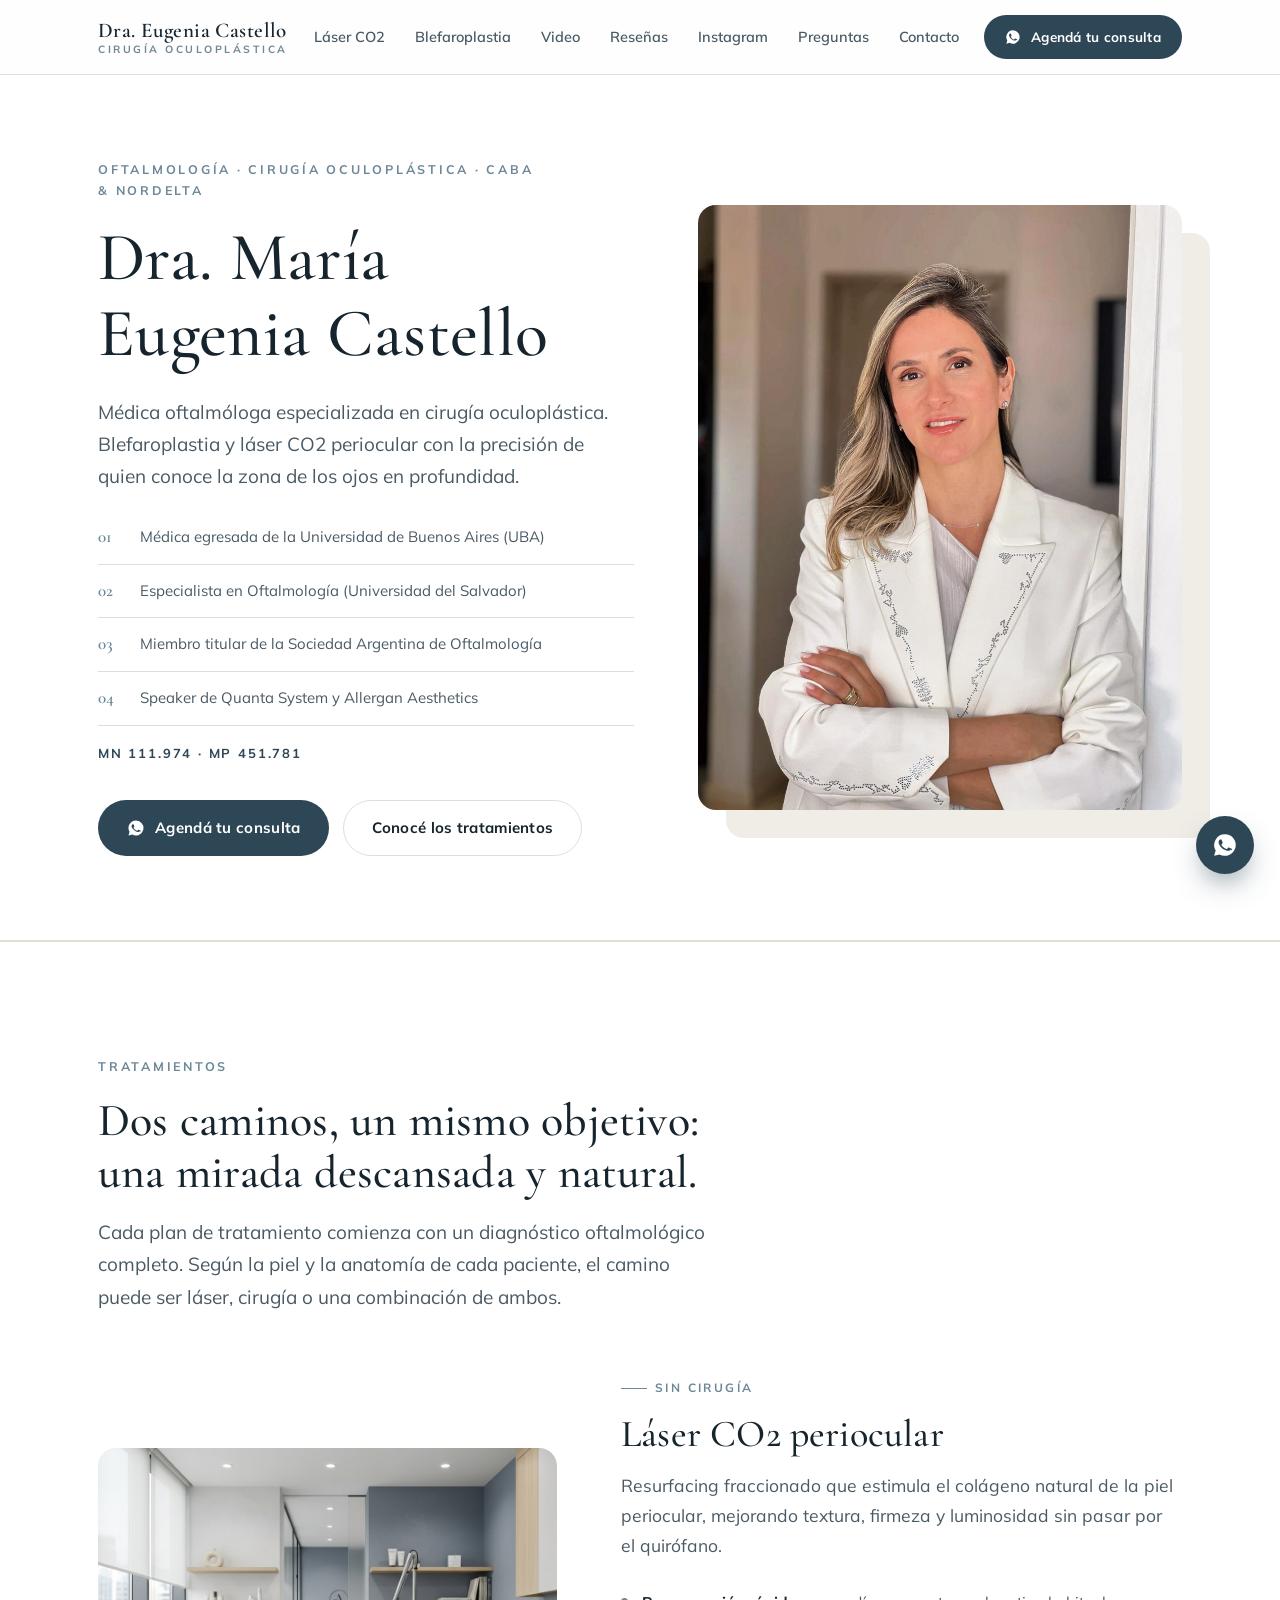
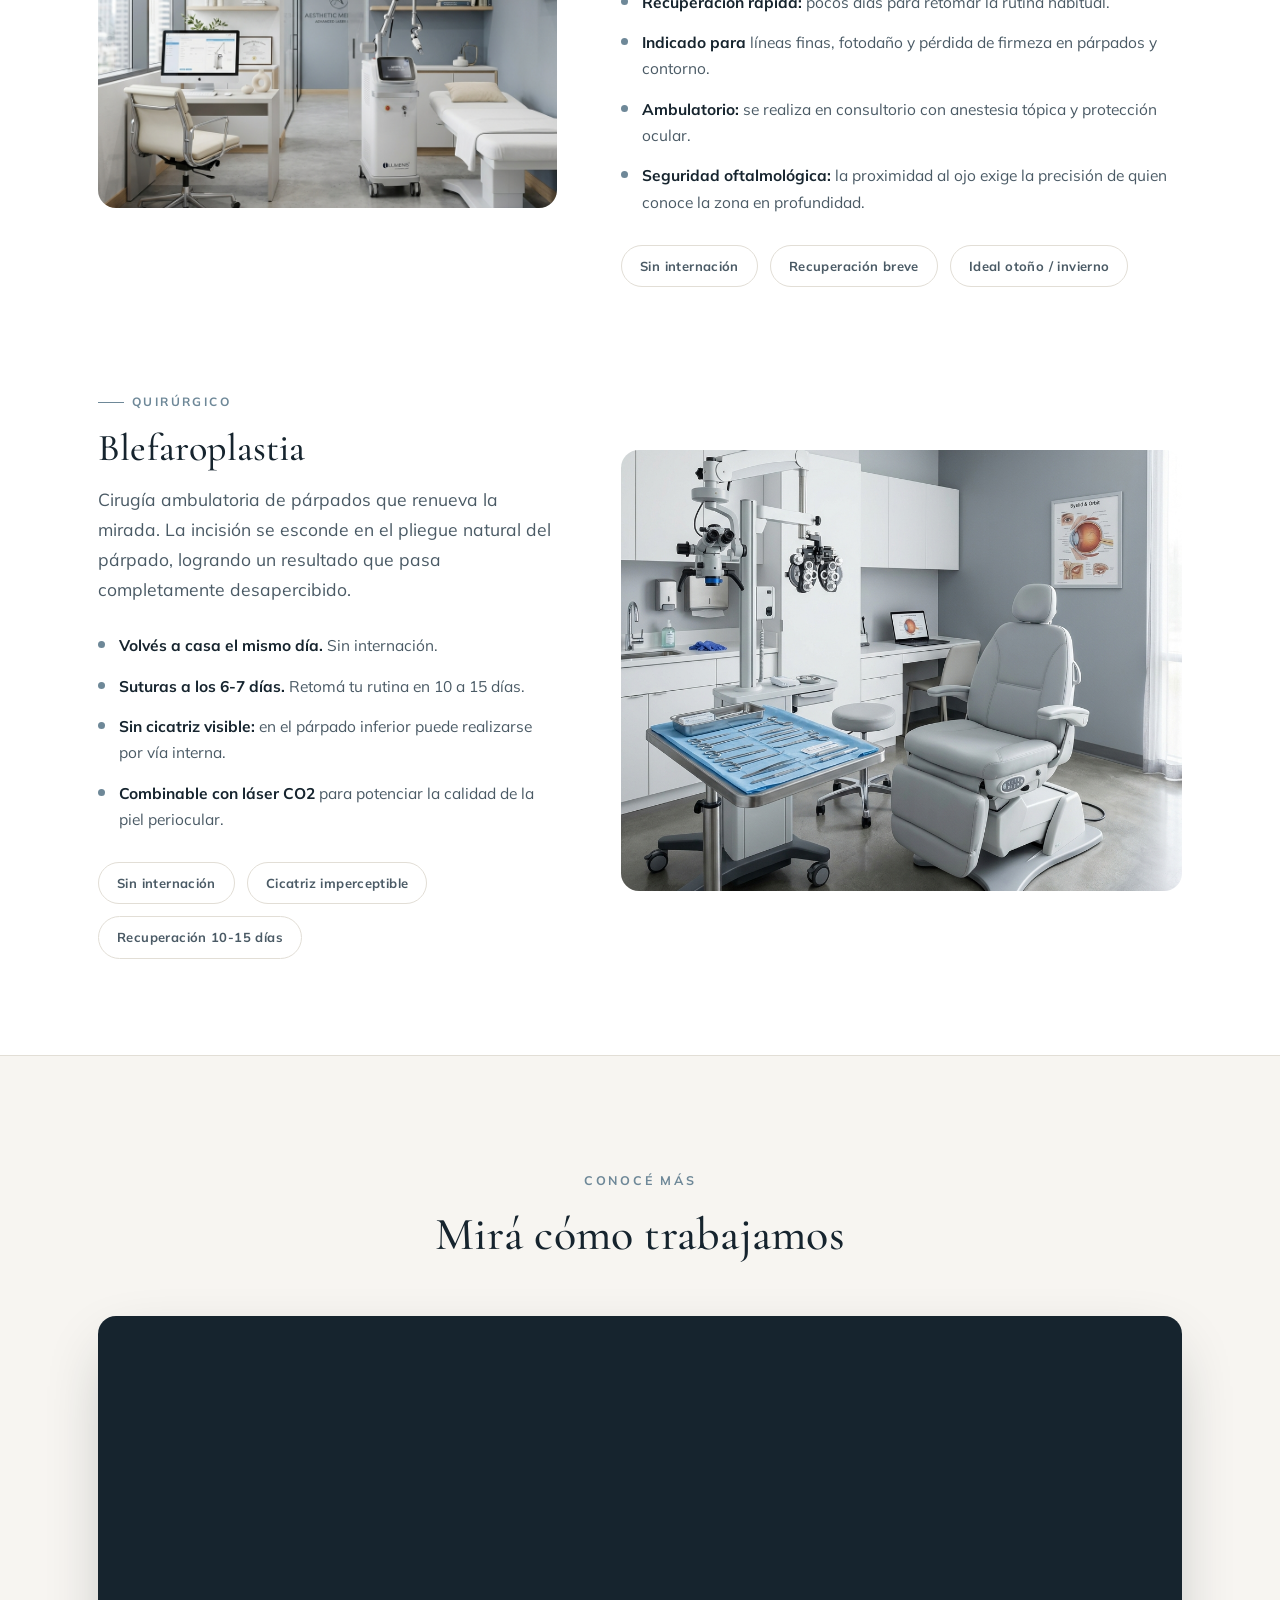
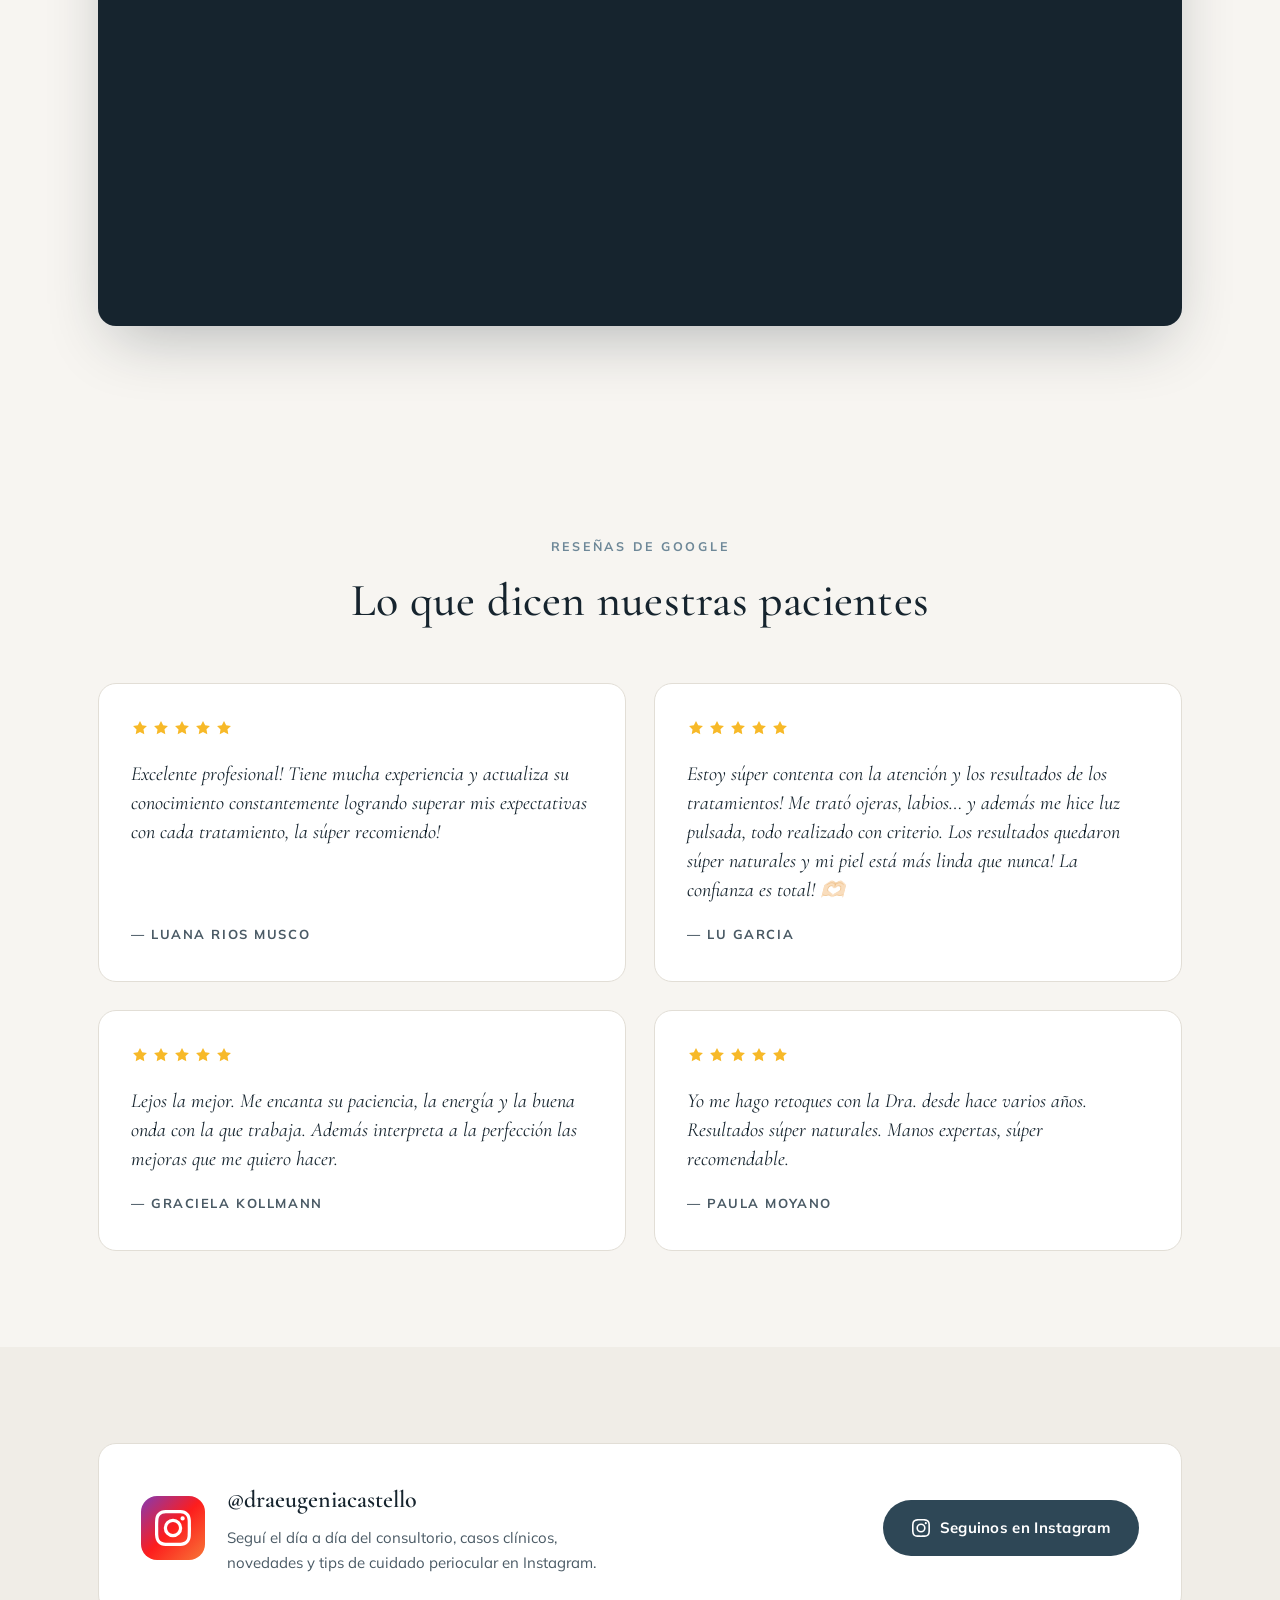
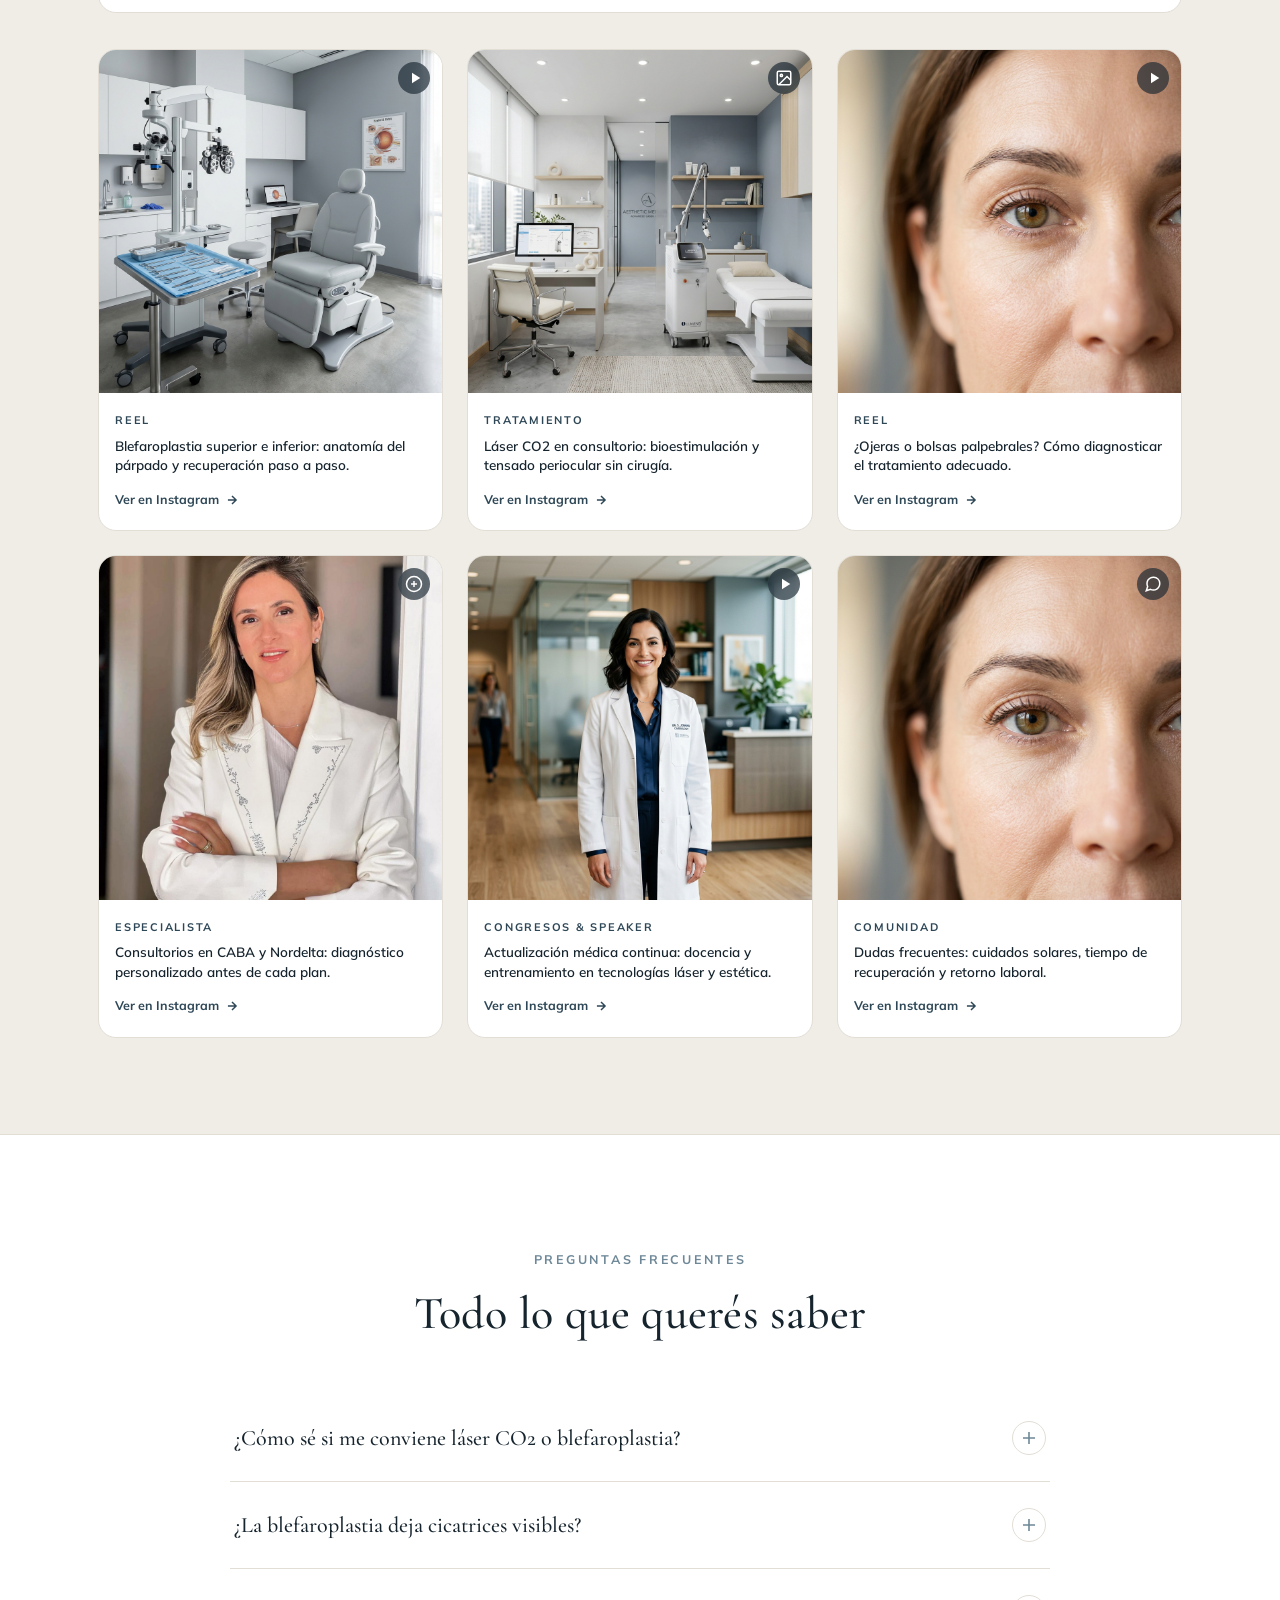
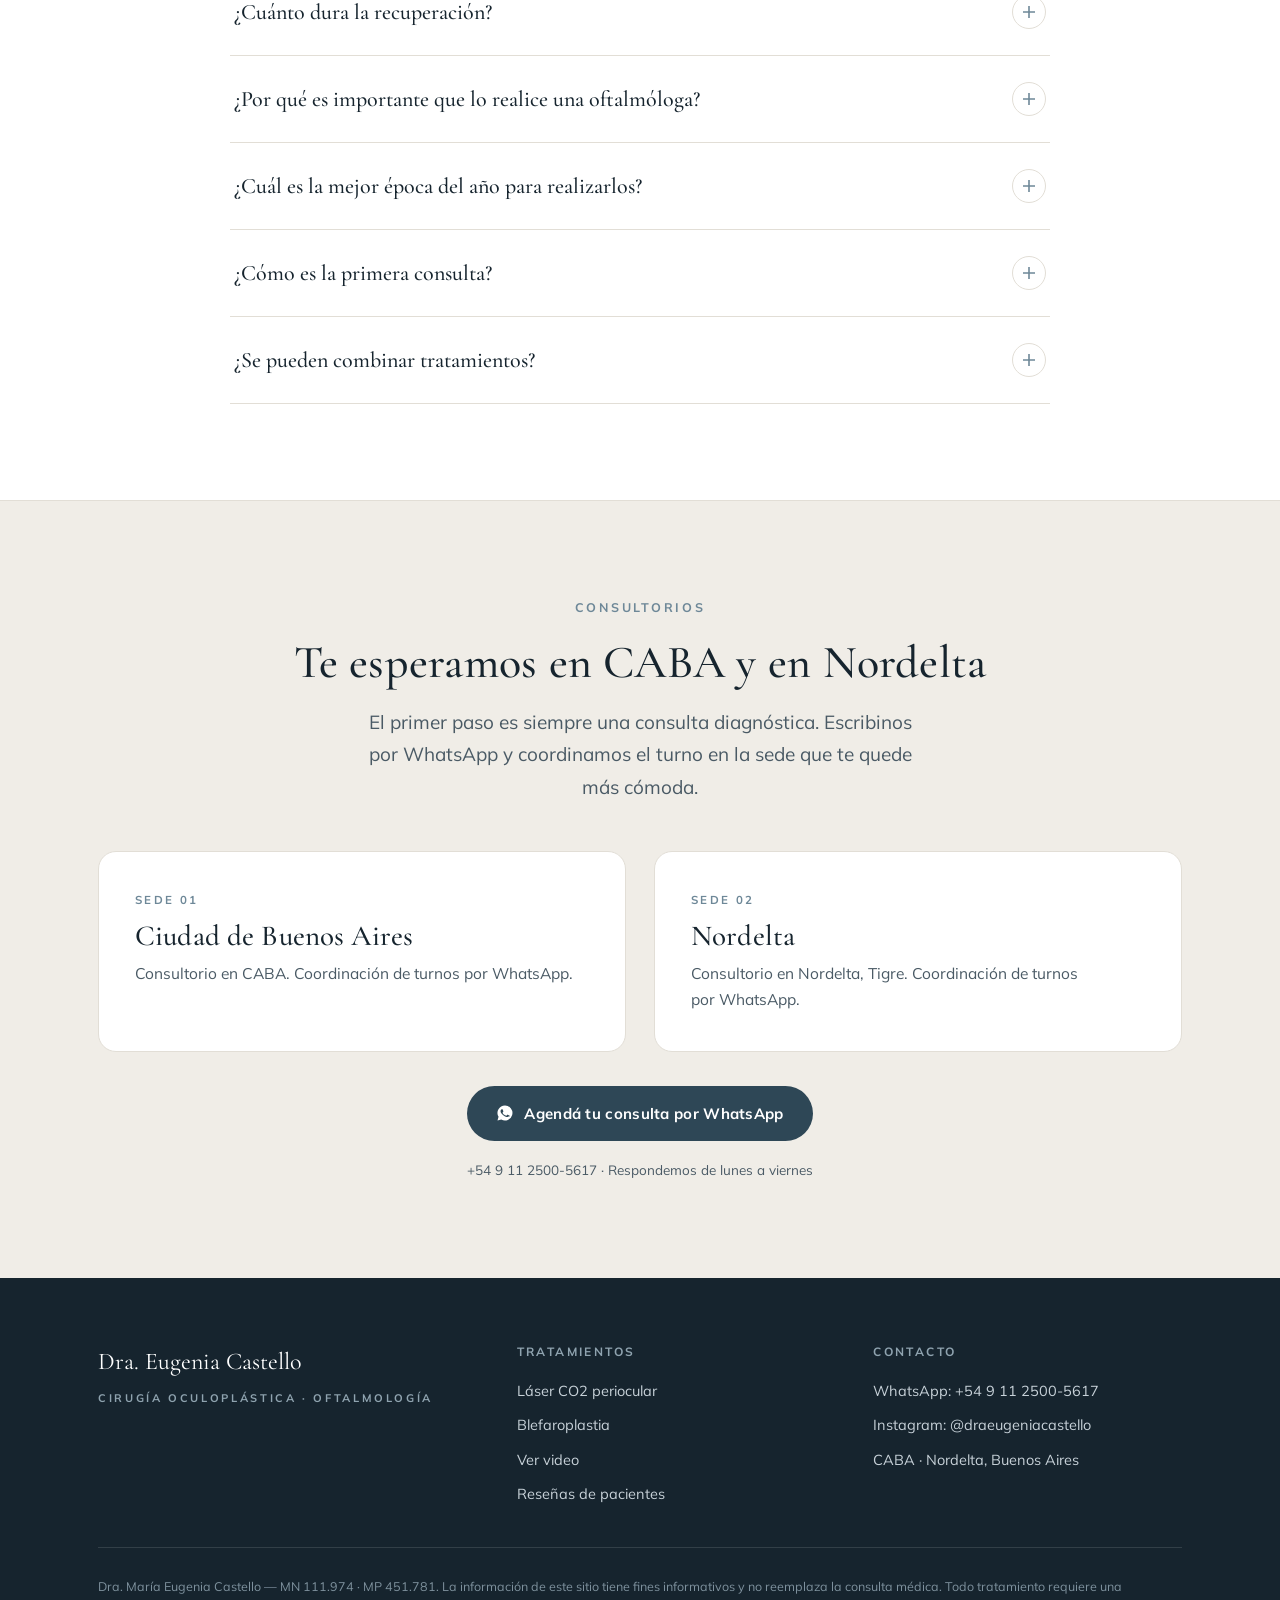
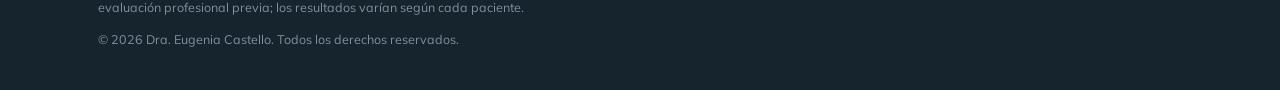
==== index.html @ c8e0a3f0 "feat: grilla de 6 publicaciones y reels con enlace directo a Instagram - Configurada grilla de 6 tar" ====
<!DOCTYPE html>
<html lang="es-AR">
<head>
<meta charset="UTF-8">
<meta name="viewport" content="width=device-width, initial-scale=1.0">
<meta name="theme-color" content="#2E4756">
<meta name="robots" content="index, follow">
<title>Blefaroplastia CABA y Nordelta | Láser CO2 Periocular | Dra. Castello</title>
<meta name="description" content="Blefaroplastia y láser CO2 periocular en CABA y Nordelta. Dra. María Eugenia Castello, oftalmóloga especialista en cirugía oculoplástica (MN 111.974). Resultados naturales. Agendá tu consulta.">
<link rel="canonical" href="https://agustinlago88.github.io/castello/">
<meta property="og:title" content="Blefaroplastia y Láser CO2 Periocular | Dra. Eugenia Castello">
<meta property="og:description" content="Oftalmóloga especialista en cirugía oculoplástica. Blefaroplastia y láser CO2 periocular en CABA y Nordelta. Agendá tu consulta.">
<meta property="og:type" content="website">
<meta property="og:locale" content="es_AR">
<meta property="og:url" content="https://agustinlago88.github.io/castello/">
<meta property="og:image" content="https://agustinlago88.github.io/castello/assets/img/doctora.jpg">
<meta property="og:site_name" content="Dra. Eugenia Castello — Cirugía Oculoplástica">
<link rel="preconnect" href="https://fonts.googleapis.com">
<link rel="preconnect" href="https://fonts.gstatic.com" crossorigin>
<link rel="dns-prefetch" href="https://www.youtube-nocookie.com">
<link href="https://fonts.googleapis.com/css2?family=Cormorant+Garamond:ital,wght@0,400;0,500;0,600;1,400;1,500&family=Mulish:wght@400;600;700&display=swap" rel="stylesheet">
<link rel="stylesheet" href="assets/castello.css">
<script type="application/ld+json">
[
  {
    "@context": "https://schema.org",
    "@type": "MedicalBusiness",
    "name": "Dra. María Eugenia Castello — Cirugía Oculoplástica",
    "description": "Oftalmóloga especialista en cirugía oculoplástica, blefaroplastia y láser CO2 periocular. Consultorios en CABA y Nordelta.",
    "url": "https://agustinlago88.github.io/castello/",
    "telephone": "+5491125005617",
    "image": "https://agustinlago88.github.io/castello/assets/img/doctora.jpg",
    "priceRange": "$$",
    "sameAs": [
      "https://www.instagram.com/draeugeniacastello/"
    ],
    "address": [
      {
        "@type": "PostalAddress",
        "addressLocality": "Ciudad Autónoma de Buenos Aires",
        "addressRegion": "CABA",
        "addressCountry": "AR"
      },
      {
        "@type": "PostalAddress",
        "addressLocality": "Nordelta",
        "addressRegion": "Buenos Aires",
        "addressCountry": "AR"
      }
    ],
    "employee": {
      "@type": "Physician",
      "name": "Dra. María Eugenia Castello",
      "medicalSpecialty": "Ophthalmology",
      "description": "Médica oftalmóloga (UBA). Especialista en cirugía oculoplástica. MN 111.974 · MP 451.781. Miembro titular SAO.",
      "memberOf": [
        { "@type": "Organization", "name": "Sociedad Argentina de Oftalmología" },
        { "@type": "Organization", "name": "Consejo Argentino de Oftalmología" }
      ]
    },
    "medicalSpecialty": ["Ophthalmology", "PlasticSurgery"]
  },
  {
    "@context": "https://schema.org",
    "@type": "FAQPage",
    "mainEntity": [
      {
        "@type": "Question",
        "name": "¿Cómo sé si me conviene láser CO2 o blefaroplastia?",
        "acceptedAnswer": {
          "@type": "Answer",
          "text": "Se define en la consulta, con un diagnóstico oftalmológico completo. El láser CO2 trabaja la calidad de la piel, mientras que la blefaroplastia aborda el exceso de piel y las bolsas."
        }
      },
      {
        "@type": "Question",
        "name": "¿La blefaroplastia deja cicatrices visibles?",
        "acceptedAnswer": {
          "@type": "Answer",
          "text": "En el párpado superior, la incisión queda escondida en el pliegue palpebral natural. En el inferior puede realizarse por vía interna, sin incisión externa."
        }
      },
      {
        "@type": "Question",
        "name": "¿Cuánto dura la recuperación?",
        "acceptedAnswer": {
          "@type": "Answer",
          "text": "Tras una blefaroplastia, las suturas se retiran a los 6-7 días y se retoma la rutina en 10-15 días. El láser CO2 tiene recuperación más breve, de pocos días."
        }
      },
      {
        "@type": "Question",
        "name": "¿Por qué es importante que lo realice una oftalmóloga?",
        "acceptedAnswer": {
          "@type": "Answer",
          "text": "Los cirujanos oculoplásticos son los profesionales más entrenados en el manejo estético y reconstructivo de la zona periocular, cuidando la salud ocular y la función de los párpados."
        }
      }
    ]
  }
]
</script>
</head>
<body>

<!-- ======================= HEADER ======================= -->
<header class="site-header" id="top">
  <div class="container">
    <a class="wordmark" href="#inicio">
      <span class="name">Dra. Eugenia Castello</span>
      <span class="role">Cirugía oculoplástica</span>
    </a>
    <nav class="site-nav" id="main-nav" aria-label="Navegación principal">
      <a href="#laser-co2">Láser CO2</a>
      <a href="#blefaroplastia">Blefaroplastia</a>
      <a href="#video">Video</a>
      <a href="#testimonios">Reseñas</a>
      <a href="#instagram">Instagram</a>
      <a href="#preguntas">Preguntas</a>
      <a href="#contacto">Contacto</a>
    </nav>
    <button class="hamburger" id="hamburger-btn" type="button" aria-label="Abrir menú" aria-expanded="false" aria-controls="main-nav">
      <span class="hamburger-line"></span>
      <span class="hamburger-line"></span>
      <span class="hamburger-line"></span>
    </button>
    <a class="btn btn-primary btn-sm btn-header-cta" href="https://wa.me/5491125005617?text=Hola%2C%20quiero%20agendar%20una%20consulta%20con%20la%20Dra.%20Castello" target="_blank" rel="noopener noreferrer">
      <svg width="16" height="16" viewBox="0 0 24 24" fill="currentColor" aria-hidden="true"><path d="M12 2a10 10 0 0 0-8.6 15.1L2 22l5-1.3A10 10 0 1 0 12 2Zm5.3 14.1c-.2.6-1.3 1.2-1.8 1.3-.5 0-1 .2-3.4-.7-2.9-1.2-4.7-4.1-4.9-4.3-.1-.2-1.1-1.5-1.1-2.9s.7-2 1-2.3c.2-.3.5-.3.7-.3h.5c.2 0 .4 0 .6.5l.9 2.1c0 .2.1.4 0 .6l-.4.6-.5.5c-.2.2-.3.4-.1.7.2.3.8 1.4 1.8 2.2 1.2 1.1 2.3 1.5 2.6 1.6.3.1.5.1.7-.1l1-1.2c.2-.3.4-.2.7-.1l2.1 1c.3.2.5.3.6.4.1.2.1.7-.1 1.4Z"></path></svg>
      Agendá tu consulta
    </a>
  </div>
</header>

<!-- ======================= HERO ======================= -->
<section class="hero" id="inicio">
  <div class="container">
    <div class="hero-copy">
      <p class="eyebrow reveal">Oftalmología · Cirugía oculoplástica · CABA &amp; Nordelta</p>
      <h1 class="reveal">Dra. María Eugenia Castello</h1>
      <p class="lead reveal reveal-d1">Médica oftalmóloga especializada en cirugía oculoplástica. Blefaroplastia y láser CO2 periocular con la precisión de quien conoce la zona de los ojos en profundidad.</p>
      <ul class="bio-creds hero-bio-creds reveal reveal-d1">
        <li><span class="n">01</span><span>Médica egresada de la Universidad de Buenos Aires (UBA)</span></li>
        <li><span class="n">02</span><span>Especialista en Oftalmología (Universidad del Salvador)</span></li>
        <li><span class="n">03</span><span>Miembro titular de la Sociedad Argentina de Oftalmología</span></li>
        <li><span class="n">04</span><span>Speaker de Quanta System y Allergan Aesthetics</span></li>
      </ul>
      <p class="registro reveal reveal-d2">MN 111.974 · MP 451.781</p>
      <div class="hero-actions reveal reveal-d2">
        <a class="btn btn-primary" href="https://wa.me/5491125005617?text=Hola%2C%20quiero%20agendar%20una%20consulta%20con%20la%20Dra.%20Castello" target="_blank" rel="noopener noreferrer">
          <svg width="18" height="18" viewBox="0 0 24 24" fill="currentColor" aria-hidden="true"><path d="M12 2a10 10 0 0 0-8.6 15.1L2 22l5-1.3A10 10 0 1 0 12 2Zm5.3 14.1c-.2.6-1.3 1.2-1.8 1.3-.5 0-1 .2-3.4-.7-2.9-1.2-4.7-4.1-4.9-4.3-.1-.2-1.1-1.5-1.1-2.9s.7-2 1-2.3c.2-.3.5-.3.7-.3h.5c.2 0 .4 0 .6.5l.9 2.1c0 .2.1.4 0 .6l-.4.6-.5.5c-.2.2-.3.4-.1.7.2.3.8 1.4 1.8 2.2 1.2 1.1 2.3 1.5 2.6 1.6.3.1.5.1.7-.1l1-1.2c.2-.3.4-.2.7-.1l2.1 1c.3.2.5.3.6.4.1.2.1.7-.1 1.4Z"></path></svg>
          Agendá tu consulta
        </a>
        <a class="btn btn-ghost" href="#laser-co2">Conocé los tratamientos</a>
      </div>
    </div>
    <div class="hero-media reveal reveal-d1">
      <div class="frame">
        <img src="assets/img/doctora.jpg" alt="Dra. María Eugenia Castello — Oftalmóloga especialista en cirugía oculoplástica" width="520" height="650" loading="eager" fetchpriority="high">
      </div>
    </div>
  </div>
</section>



<!-- ======================= TRATAMIENTOS ======================= -->
<section class="section section-surface" id="laser-co2">
  <div class="container">
    <div class="section-head reveal">
      <p class="eyebrow">Tratamientos</p>
      <h2>Dos caminos, un mismo objetivo: una mirada descansada y natural.</h2>
      <p class="lead">Cada plan de tratamiento comienza con un diagnóstico oftalmológico completo. Según la piel y la anatomía de cada paciente, el camino puede ser láser, cirugía o una combinación de ambos.</p>
    </div>

    <!-- Láser CO2 -->
    <article class="treatment reveal">
      <div class="treatment-media">
        <img src="assets/img/laser-co2.png" alt="Equipo de láser CO2 fraccionado para tratamiento periocular" width="560" height="440" loading="lazy">
      </div>
      <div class="treatment-copy">
        <p class="treatment-kicker">Sin cirugía</p>
        <h3>Láser CO2 periocular</h3>
        <p class="lead">Resurfacing fraccionado que estimula el colágeno natural de la piel periocular, mejorando textura, firmeza y luminosidad sin pasar por el quirófano.</p>
        <ul class="treatment-points">
          <li><span class="dot"></span><span><strong>Recuperación rápida:</strong> pocos días para retomar la rutina habitual.</span></li>
          <li><span class="dot"></span><span><strong>Indicado para</strong> líneas finas, fotodaño y pérdida de firmeza en párpados y contorno.</span></li>
          <li><span class="dot"></span><span><strong>Ambulatorio:</strong> se realiza en consultorio con anestesia tópica y protección ocular.</span></li>
          <li><span class="dot"></span><span><strong>Seguridad oftalmológica:</strong> la proximidad al ojo exige la precisión de quien conoce la zona en profundidad.</span></li>
        </ul>
        <div class="treatment-meta">
          <span class="meta-chip">Sin internación</span>
          <span class="meta-chip">Recuperación breve</span>
          <span class="meta-chip">Ideal otoño / invierno</span>
        </div>
      </div>
    </article>

    <!-- Blefaroplastia -->
    <article class="treatment flip reveal" id="blefaroplastia">
      <div class="treatment-media">
        <img src="assets/img/blefaroplastia.png" alt="Consultorio de cirugía de párpados — blefaroplastia" width="560" height="440" loading="lazy">
      </div>
      <div class="treatment-copy">
        <p class="treatment-kicker">Quirúrgico</p>
        <h3>Blefaroplastia</h3>
        <p class="lead">Cirugía ambulatoria de párpados que renueva la mirada. La incisión se esconde en el pliegue natural del párpado, logrando un resultado que pasa completamente desapercibido.</p>
        <ul class="treatment-points">
          <li><span class="dot"></span><span><strong>Volvés a casa el mismo día.</strong> Sin internación.</span></li>
          <li><span class="dot"></span><span><strong>Suturas a los 6-7 días.</strong> Retomá tu rutina en 10 a 15 días.</span></li>
          <li><span class="dot"></span><span><strong>Sin cicatriz visible:</strong> en el párpado inferior puede realizarse por vía interna.</span></li>
          <li><span class="dot"></span><span><strong>Combinable con láser CO2</strong> para potenciar la calidad de la piel periocular.</span></li>
        </ul>
        <div class="treatment-meta">
          <span class="meta-chip">Sin internación</span>
          <span class="meta-chip">Cicatriz imperceptible</span>
          <span class="meta-chip">Recuperación 10-15 días</span>
        </div>
      </div>
    </article>
  </div>
</section>

<!-- ======================= VIDEO ======================= -->
<section class="section" id="video">
  <div class="container">
    <div class="section-head center reveal">
      <p class="eyebrow">Conocé más</p>
      <h2>Mirá cómo trabajamos</h2>
    </div>
    <div class="video-wrapper reveal">
      <iframe src="https://www.youtube-nocookie.com/embed/8Fn1IIPQUds?rel=0" title="Dra. Eugenia Castello — Cirugía oculoplástica" frameborder="0" allow="accelerometer; autoplay; clipboard-write; encrypted-media; gyroscope; picture-in-picture" allowfullscreen loading="lazy"></iframe>
    </div>
  </div>
</section>





<!-- ======================= TESTIMONIOS ======================= -->
<section class="section" id="testimonios">
  <div class="container">
    <div class="section-head center reveal">
      <p class="eyebrow">Reseñas de Google</p>
      <h2>Lo que dicen nuestras pacientes</h2>
    </div>
    <div class="testimonials testimonials-4">
      <div class="testimonial reveal">
        <div class="stars" aria-label="5 estrellas">
          <svg viewBox="0 0 20 20" width="18" height="18" fill="#F7B928"><path d="M10 1l2.39 4.84 5.34.78-3.87 3.77.91 5.33L10 13.27l-4.77 2.51.91-5.33L2.27 6.68l5.34-.78z"/></svg>
          <svg viewBox="0 0 20 20" width="18" height="18" fill="#F7B928"><path d="M10 1l2.39 4.84 5.34.78-3.87 3.77.91 5.33L10 13.27l-4.77 2.51.91-5.33L2.27 6.68l5.34-.78z"/></svg>
          <svg viewBox="0 0 20 20" width="18" height="18" fill="#F7B928"><path d="M10 1l2.39 4.84 5.34.78-3.87 3.77.91 5.33L10 13.27l-4.77 2.51.91-5.33L2.27 6.68l5.34-.78z"/></svg>
          <svg viewBox="0 0 20 20" width="18" height="18" fill="#F7B928"><path d="M10 1l2.39 4.84 5.34.78-3.87 3.77.91 5.33L10 13.27l-4.77 2.51.91-5.33L2.27 6.68l5.34-.78z"/></svg>
          <svg viewBox="0 0 20 20" width="18" height="18" fill="#F7B928"><path d="M10 1l2.39 4.84 5.34.78-3.87 3.77.91 5.33L10 13.27l-4.77 2.51.91-5.33L2.27 6.68l5.34-.78z"/></svg>
        </div>
        <blockquote>Excelente profesional! Tiene mucha experiencia y actualiza su conocimiento constantemente logrando superar mis expectativas con cada tratamiento, la súper recomiendo!</blockquote>
        <cite>— Luana Rios Musco</cite>
      </div>
      <div class="testimonial reveal reveal-d1">
        <div class="stars" aria-label="5 estrellas">
          <svg viewBox="0 0 20 20" width="18" height="18" fill="#F7B928"><path d="M10 1l2.39 4.84 5.34.78-3.87 3.77.91 5.33L10 13.27l-4.77 2.51.91-5.33L2.27 6.68l5.34-.78z"/></svg>
          <svg viewBox="0 0 20 20" width="18" height="18" fill="#F7B928"><path d="M10 1l2.39 4.84 5.34.78-3.87 3.77.91 5.33L10 13.27l-4.77 2.51.91-5.33L2.27 6.68l5.34-.78z"/></svg>
          <svg viewBox="0 0 20 20" width="18" height="18" fill="#F7B928"><path d="M10 1l2.39 4.84 5.34.78-3.87 3.77.91 5.33L10 13.27l-4.77 2.51.91-5.33L2.27 6.68l5.34-.78z"/></svg>
          <svg viewBox="0 0 20 20" width="18" height="18" fill="#F7B928"><path d="M10 1l2.39 4.84 5.34.78-3.87 3.77.91 5.33L10 13.27l-4.77 2.51.91-5.33L2.27 6.68l5.34-.78z"/></svg>
          <svg viewBox="0 0 20 20" width="18" height="18" fill="#F7B928"><path d="M10 1l2.39 4.84 5.34.78-3.87 3.77.91 5.33L10 13.27l-4.77 2.51.91-5.33L2.27 6.68l5.34-.78z"/></svg>
        </div>
        <blockquote>Estoy súper contenta con la atención y los resultados de los tratamientos! Me trató ojeras, labios… y además me hice luz pulsada, todo realizado con criterio. Los resultados quedaron súper naturales y mi piel está más linda que nunca! La confianza es total! 🫶🏻</blockquote>
        <cite>— Lu Garcia</cite>
      </div>
      <div class="testimonial reveal">
        <div class="stars" aria-label="5 estrellas">
          <svg viewBox="0 0 20 20" width="18" height="18" fill="#F7B928"><path d="M10 1l2.39 4.84 5.34.78-3.87 3.77.91 5.33L10 13.27l-4.77 2.51.91-5.33L2.27 6.68l5.34-.78z"/></svg>
          <svg viewBox="0 0 20 20" width="18" height="18" fill="#F7B928"><path d="M10 1l2.39 4.84 5.34.78-3.87 3.77.91 5.33L10 13.27l-4.77 2.51.91-5.33L2.27 6.68l5.34-.78z"/></svg>
          <svg viewBox="0 0 20 20" width="18" height="18" fill="#F7B928"><path d="M10 1l2.39 4.84 5.34.78-3.87 3.77.91 5.33L10 13.27l-4.77 2.51.91-5.33L2.27 6.68l5.34-.78z"/></svg>
          <svg viewBox="0 0 20 20" width="18" height="18" fill="#F7B928"><path d="M10 1l2.39 4.84 5.34.78-3.87 3.77.91 5.33L10 13.27l-4.77 2.51.91-5.33L2.27 6.68l5.34-.78z"/></svg>
          <svg viewBox="0 0 20 20" width="18" height="18" fill="#F7B928"><path d="M10 1l2.39 4.84 5.34.78-3.87 3.77.91 5.33L10 13.27l-4.77 2.51.91-5.33L2.27 6.68l5.34-.78z"/></svg>
        </div>
        <blockquote>Lejos la mejor. Me encanta su paciencia, la energía y la buena onda con la que trabaja. Además interpreta a la perfección las mejoras que me quiero hacer.</blockquote>
        <cite>— Graciela Kollmann</cite>
      </div>
      <div class="testimonial reveal reveal-d1">
        <div class="stars" aria-label="5 estrellas">
          <svg viewBox="0 0 20 20" width="18" height="18" fill="#F7B928"><path d="M10 1l2.39 4.84 5.34.78-3.87 3.77.91 5.33L10 13.27l-4.77 2.51.91-5.33L2.27 6.68l5.34-.78z"/></svg>
          <svg viewBox="0 0 20 20" width="18" height="18" fill="#F7B928"><path d="M10 1l2.39 4.84 5.34.78-3.87 3.77.91 5.33L10 13.27l-4.77 2.51.91-5.33L2.27 6.68l5.34-.78z"/></svg>
          <svg viewBox="0 0 20 20" width="18" height="18" fill="#F7B928"><path d="M10 1l2.39 4.84 5.34.78-3.87 3.77.91 5.33L10 13.27l-4.77 2.51.91-5.33L2.27 6.68l5.34-.78z"/></svg>
          <svg viewBox="0 0 20 20" width="18" height="18" fill="#F7B928"><path d="M10 1l2.39 4.84 5.34.78-3.87 3.77.91 5.33L10 13.27l-4.77 2.51.91-5.33L2.27 6.68l5.34-.78z"/></svg>
          <svg viewBox="0 0 20 20" width="18" height="18" fill="#F7B928"><path d="M10 1l2.39 4.84 5.34.78-3.87 3.77.91 5.33L10 13.27l-4.77 2.51.91-5.33L2.27 6.68l5.34-.78z"/></svg>
        </div>
        <blockquote>Yo me hago retoques con la Dra. desde hace varios años. Resultados súper naturales. Manos expertas, súper recomendable.</blockquote>
        <cite>— Paula Moyano</cite>
      </div>
    </div>
  </div>
</section>

<!-- ======================= INSTAGRAM ======================= -->
<section class="section section-tint" id="instagram">
  <div class="container">
    <div class="ig-banner reveal">
      <div class="ig-content">
        <div class="ig-icon">
          <svg width="36" height="36" viewBox="0 0 24 24" fill="currentColor"><path d="M12 2.163c3.204 0 3.584.012 4.85.07 3.252.148 4.771 1.691 4.919 4.919.058 1.265.069 1.645.069 4.849 0 3.205-.012 3.584-.069 4.849-.149 3.225-1.664 4.771-4.919 4.919-1.266.058-1.644.07-4.85.07-3.204 0-3.584-.012-4.849-.07-3.26-.149-4.771-1.699-4.919-4.92-.058-1.265-.07-1.644-.07-4.849 0-3.204.013-3.583.07-4.849.149-3.227 1.664-4.771 4.919-4.919 1.266-.057 1.645-.069 4.849-.069zM12 0C8.741 0 8.333.014 7.053.072 2.695.272.273 2.69.073 7.052.014 8.333 0 8.741 0 12c0 3.259.014 3.668.072 4.948.2 4.358 2.618 6.78 6.98 6.98C8.333 23.986 8.741 24 12 24c3.259 0 3.668-.014 4.948-.072 4.354-.2 6.782-2.618 6.979-6.98.059-1.28.073-1.689.073-4.948 0-3.259-.014-3.667-.072-4.947-.196-4.354-2.617-6.78-6.979-6.98C15.668.014 15.259 0 12 0zm0 5.838a6.162 6.162 0 100 12.324 6.162 6.162 0 000-12.324zM12 16a4 4 0 110-8 4 4 0 010 8zm6.406-11.845a1.44 1.44 0 100 2.881 1.44 1.44 0 000-2.881z"/></svg>
        </div>
        <div class="ig-text">
          <p class="ig-handle">@draeugeniacastello</p>
          <p class="ig-desc">Seguí el día a día del consultorio, casos clínicos, novedades y tips de cuidado periocular en Instagram.</p>
        </div>
      </div>
      <a class="btn btn-primary" href="https://www.instagram.com/draeugeniacastello/" target="_blank" rel="noopener noreferrer">
        <svg width="18" height="18" viewBox="0 0 24 24" fill="currentColor"><path d="M12 2.163c3.204 0 3.584.012 4.85.07 3.252.148 4.771 1.691 4.919 4.919.058 1.265.069 1.645.069 4.849 0 3.205-.012 3.584-.069 4.849-.149 3.225-1.664 4.771-4.919 4.919-1.266.058-1.644.07-4.85.07-3.204 0-3.584-.012-4.849-.07-3.26-.149-4.771-1.699-4.919-4.92-.058-1.265-.07-1.644-.07-4.849 0-3.204.013-3.583.07-4.849.149-3.227 1.664-4.771 4.919-4.919 1.266-.057 1.645-.069 4.849-.069zM12 0C8.741 0 8.333.014 7.053.072 2.695.272.273 2.69.073 7.052.014 8.333 0 8.741 0 12c0 3.259.014 3.668.072 4.948.2 4.358 2.618 6.78 6.98 6.98C8.333 23.986 8.741 24 12 24c3.259 0 3.668-.014 4.948-.072 4.354-.2 6.782-2.618 6.979-6.98.059-1.28.073-1.689.073-4.948 0-3.259-.014-3.667-.072-4.947-.196-4.354-2.617-6.78-6.979-6.98C15.668.014 15.259 0 12 0zm0 5.838a6.162 6.162 0 100 12.324 6.162 6.162 0 000-12.324zM12 16a4 4 0 110-8 4 4 0 010 8zm6.406-11.845a1.44 1.44 0 100 2.881 1.44 1.44 0 000-2.881z"/></svg>
        Seguinos en Instagram
      </a>
    </div>

    <!-- Grilla de los 6 últimos posteos y reels reales -->
    <div class="ig-grid reveal">
      <a class="ig-card" href="https://www.instagram.com/draeugeniacastello/" target="_blank" rel="noopener noreferrer" aria-label="Ver video en Instagram: Blefaroplastia y armonía de la mirada">
        <div class="ig-card-media">
          <img src="assets/img/blefaroplastia.png" alt="Cirugía de párpados y blefaroplastia ambulatoria" width="360" height="360" loading="lazy">
          <span class="ig-badge video-badge" aria-hidden="true">
            <svg width="18" height="18" viewBox="0 0 24 24" fill="currentColor"><path d="M8 5v14l11-7z"/></svg>
          </span>
        </div>
        <div class="ig-card-overlay">
          <span class="ig-card-tag">Reel</span>
          <p>Blefaroplastia superior e inferior: anatomía del párpado y recuperación paso a paso.</p>
          <span class="ig-card-footer">Ver en Instagram <svg width="14" height="14" viewBox="0 0 24 24" fill="none" stroke="currentColor" stroke-width="2.5"><path d="M5 12h14M12 5l7 7-7 7"/></svg></span>
        </div>
      </a>

      <a class="ig-card" href="https://www.instagram.com/draeugeniacastello/" target="_blank" rel="noopener noreferrer" aria-label="Ver posteo en Instagram: Láser CO2 Periocular fraccionado">
        <div class="ig-card-media">
          <img src="assets/img/laser-co2.png" alt="Láser CO2 periocular fraccionado" width="360" height="360" loading="lazy">
          <span class="ig-badge" aria-hidden="true">
            <svg width="18" height="18" viewBox="0 0 24 24" fill="none" stroke="currentColor" stroke-width="2"><rect x="3" y="3" width="18" height="18" rx="2"/><circle cx="8.5" cy="8.5" r="1.5"/><path d="M21 15l-5-5L5 21"/></svg>
          </span>
        </div>
        <div class="ig-card-overlay">
          <span class="ig-card-tag">Tratamiento</span>
          <p>Láser CO2 en consultorio: bioestimulación y tensado periocular sin cirugía.</p>
          <span class="ig-card-footer">Ver en Instagram <svg width="14" height="14" viewBox="0 0 24 24" fill="none" stroke="currentColor" stroke-width="2.5"><path d="M5 12h14M12 5l7 7-7 7"/></svg></span>
        </div>
      </a>

      <a class="ig-card" href="https://www.instagram.com/draeugeniacastello/" target="_blank" rel="noopener noreferrer" aria-label="Ver video en Instagram: Mirada descansada">
        <div class="ig-card-media">
          <img src="assets/img/hero-mirada.png" alt="Rejuvenecimiento de la mirada y estética periocular" width="360" height="360" loading="lazy">
          <span class="ig-badge video-badge" aria-hidden="true">
            <svg width="18" height="18" viewBox="0 0 24 24" fill="currentColor"><path d="M8 5v14l11-7z"/></svg>
          </span>
        </div>
        <div class="ig-card-overlay">
          <span class="ig-card-tag">Reel</span>
          <p>¿Ojeras o bolsas palpebrales? Cómo diagnosticar el tratamiento adecuado.</p>
          <span class="ig-card-footer">Ver en Instagram <svg width="14" height="14" viewBox="0 0 24 24" fill="none" stroke="currentColor" stroke-width="2.5"><path d="M5 12h14M12 5l7 7-7 7"/></svg></span>
        </div>
      </a>

      <a class="ig-card" href="https://www.instagram.com/draeugeniacastello/" target="_blank" rel="noopener noreferrer" aria-label="Ver posteo en Instagram: Dra. Castello en consultorio">
        <div class="ig-card-media">
          <img src="assets/img/doctora.jpg" alt="Dra. María Eugenia Castello en consultorio" width="360" height="360" loading="lazy">
          <span class="ig-badge" aria-hidden="true">
            <svg width="18" height="18" viewBox="0 0 24 24" fill="none" stroke="currentColor" stroke-width="2"><circle cx="12" cy="12" r="10"/><path d="M12 8v8M8 12h8"/></svg>
          </span>
        </div>
        <div class="ig-card-overlay">
          <span class="ig-card-tag">Especialista</span>
          <p>Consultorios en CABA y Nordelta: diagnóstico personalizado antes de cada plan.</p>
          <span class="ig-card-footer">Ver en Instagram <svg width="14" height="14" viewBox="0 0 24 24" fill="none" stroke="currentColor" stroke-width="2.5"><path d="M5 12h14M12 5l7 7-7 7"/></svg></span>
        </div>
      </a>

      <a class="ig-card" href="https://www.instagram.com/draeugeniacastello/" target="_blank" rel="noopener noreferrer" aria-label="Ver video en Instagram: Jornadas y conferencias científicas">
        <div class="ig-card-media">
          <img src="assets/img/retrato-dra.png" alt="Dra. Eugenia Castello — Speaker Quanta System & Allergan Aesthetics" width="360" height="360" loading="lazy">
          <span class="ig-badge video-badge" aria-hidden="true">
            <svg width="18" height="18" viewBox="0 0 24 24" fill="currentColor"><path d="M8 5v14l11-7z"/></svg>
          </span>
        </div>
        <div class="ig-card-overlay">
          <span class="ig-card-tag">Congresos &amp; Speaker</span>
          <p>Actualización médica continua: docencia y entrenamiento en tecnologías láser y estética.</p>
          <span class="ig-card-footer">Ver en Instagram <svg width="14" height="14" viewBox="0 0 24 24" fill="none" stroke="currentColor" stroke-width="2.5"><path d="M5 12h14M12 5l7 7-7 7"/></svg></span>
        </div>
      </a>

      <a class="ig-card" href="https://www.instagram.com/draeugeniacastello/" target="_blank" rel="noopener noreferrer" aria-label="Ver posteo en Instagram: Preguntas frecuentes y postoperatorio">
        <div class="ig-card-media">
          <img src="assets/img/hero-mirada.png" alt="Preguntas frecuentes y postoperatorio en Instagram" width="360" height="360" loading="lazy">
          <span class="ig-badge" aria-hidden="true">
            <svg width="18" height="18" viewBox="0 0 24 24" fill="none" stroke="currentColor" stroke-width="2"><path d="M21 11.5a8.38 8.38 0 0 1-.9 3.8 8.5 8.5 0 0 1-7.6 4.7 8.38 8.38 0 0 1-3.8-.9L3 21l1.9-5.7a8.38 8.38 0 0 1-.9-3.8 8.5 8.5 0 0 1 4.7-7.6 8.38 8.38 0 0 1 3.8-.9h.5a8.48 8.48 0 0 1 8 8v.5z"/></svg>
          </span>
        </div>
        <div class="ig-card-overlay">
          <span class="ig-card-tag">Comunidad</span>
          <p>Dudas frecuentes: cuidados solares, tiempo de recuperación y retorno laboral.</p>
          <span class="ig-card-footer">Ver en Instagram <svg width="14" height="14" viewBox="0 0 24 24" fill="none" stroke="currentColor" stroke-width="2.5"><path d="M5 12h14M12 5l7 7-7 7"/></svg></span>
        </div>
      </a>
    </div>

    <!-- Contenedor para widgets de sincronización en tiempo real (Elfsight / Behold / SnapWidget) -->
    <div id="instagram-feed-widget" class="ig-live-widget" data-account="draeugeniacastello" style="display: none;"></div>
  </div>
</section>

<!-- ======================= FAQ ======================= -->
<section class="section section-surface" id="preguntas">
  <div class="container">
    <div class="section-head center reveal">
      <p class="eyebrow">Preguntas frecuentes</p>
      <h2>Todo lo que querés saber</h2>
    </div>
    <div class="faq-list reveal">
      <div class="faq-item">
        <button class="faq-q" type="button" aria-expanded="false">
          ¿Cómo sé si me conviene láser CO2 o blefaroplastia?
          <span class="faq-icon"><svg width="14" height="14" viewBox="0 0 14 14" fill="none" stroke="currentColor" stroke-width="1.6" aria-hidden="true"><path d="M7 1v12M1 7h12"></path></svg></span>
        </button>
        <div class="faq-a"><div class="inner">Se define en la consulta, con un diagnóstico oftalmológico completo. En general, el láser CO2 trabaja la calidad de la piel (textura, líneas finas, firmeza), mientras que la blefaroplastia aborda el exceso de piel y las bolsas. En muchos casos, la combinación de ambos logra el resultado más armónico.</div></div>
      </div>
      <div class="faq-item">
        <button class="faq-q" type="button" aria-expanded="false">
          ¿La blefaroplastia deja cicatrices visibles?
          <span class="faq-icon"><svg width="14" height="14" viewBox="0 0 14 14" fill="none" stroke="currentColor" stroke-width="1.6" aria-hidden="true"><path d="M7 1v12M1 7h12"></path></svg></span>
        </button>
        <div class="faq-a"><div class="inner">En el párpado superior, la incisión queda escondida en el pliegue palpebral natural. En el párpado inferior, en muchos casos puede realizarse por vía interna (transconjuntival), sin incisión externa. El objetivo es siempre que la cirugía pase desapercibida.</div></div>
      </div>
      <div class="faq-item">
        <button class="faq-q" type="button" aria-expanded="false">
          ¿Cuánto dura la recuperación?
          <span class="faq-icon"><svg width="14" height="14" viewBox="0 0 14 14" fill="none" stroke="currentColor" stroke-width="1.6" aria-hidden="true"><path d="M7 1v12M1 7h12"></path></svg></span>
        </button>
        <div class="faq-a"><div class="inner">Tras una blefaroplastia, las suturas se retiran a los 6 o 7 días y la mayoría de los pacientes retoma sus tareas laborales entre los 10 y 15 días. El láser CO2 tiene una recuperación más breve, de pocos días, con cuidados específicos de la piel y protección solar estricta.</div></div>
      </div>
      <div class="faq-item">
        <button class="faq-q" type="button" aria-expanded="false">
          ¿Por qué es importante que lo realice una oftalmóloga?
          <span class="faq-icon"><svg width="14" height="14" viewBox="0 0 14 14" fill="none" stroke="currentColor" stroke-width="1.6" aria-hidden="true"><path d="M7 1v12M1 7h12"></path></svg></span>
        </button>
        <div class="faq-a"><div class="inner">Los procedimientos tan cerca de los ojos exigen un entendimiento que va más allá del resultado estético. Los cirujanos oculoplásticos son los profesionales más entrenados en el manejo estético y reconstructivo de la zona, cuidando ante todo la salud ocular y la función de los párpados.</div></div>
      </div>
      <div class="faq-item">
        <button class="faq-q" type="button" aria-expanded="false">
          ¿Cuál es la mejor época del año para realizarlos?
          <span class="faq-icon"><svg width="14" height="14" viewBox="0 0 14 14" fill="none" stroke="currentColor" stroke-width="1.6" aria-hidden="true"><path d="M7 1v12M1 7h12"></path></svg></span>
        </button>
        <div class="faq-a"><div class="inner">Los láseres y cirugías se aconsejan a partir del otoño, cuando el sol es menos intenso y es más fácil evitar que una cicatriz o un hematoma se pigmenten. La protección solar, de todos modos, es parte del cuidado durante todo el año.</div></div>
      </div>
      <div class="faq-item">
        <button class="faq-q" type="button" aria-expanded="false">
          ¿Cómo es la primera consulta?
          <span class="faq-icon"><svg width="14" height="14" viewBox="0 0 14 14" fill="none" stroke="currentColor" stroke-width="1.6" aria-hidden="true"><path d="M7 1v12M1 7h12"></path></svg></span>
        </button>
        <div class="faq-a"><div class="inner">Es un encuentro de diagnóstico: la Dra. Castello evalúa la salud ocular, la piel y la anatomía de los párpados, escucha tus expectativas y diseña un plan de tratamiento a medida. Recién entonces se conversan opciones, tiempos y cuidados.</div></div>
      </div>
      <div class="faq-item">
        <button class="faq-q" type="button" aria-expanded="false">
          ¿Se pueden combinar tratamientos?
          <span class="faq-icon"><svg width="14" height="14" viewBox="0 0 14 14" fill="none" stroke="currentColor" stroke-width="1.6" aria-hidden="true"><path d="M7 1v12M1 7h12"></path></svg></span>
        </button>
        <div class="faq-a"><div class="inner">Sí. En muchos casos, la Dra. Castello combina blefaroplastia con láser CO2, toxina botulínica o ácido hialurónico para lograr un rejuvenecimiento integral de la mirada. El plan se personaliza en la consulta diagnóstica según la anatomía y las necesidades de cada paciente.</div></div>
      </div>
    </div>
  </div>
</section>

<!-- ======================= UBICACIONES + CTA ======================= -->
<section class="section section-tint" id="contacto">
  <div class="container">
    <div class="cta-final reveal">
      <p class="eyebrow">Consultorios</p>
      <h2>Te esperamos en CABA y en Nordelta</h2>
      <p class="lead" style="margin: 18px auto 0;">El primer paso es siempre una consulta diagnóstica. Escribinos por WhatsApp y coordinamos el turno en la sede que te quede más cómoda.</p>
    </div>
    <div class="locations">
      <div class="location-card reveal">
        <p class="loc-kicker">Sede 01</p>
        <h3>Ciudad de Buenos Aires</h3>
        <p>Consultorio en CABA. Coordinación de turnos por WhatsApp.</p>
      </div>
      <div class="location-card reveal reveal-d1">
        <p class="loc-kicker">Sede 02</p>
        <h3>Nordelta</h3>
        <p>Consultorio en Nordelta, Tigre. Coordinación de turnos por WhatsApp.</p>
      </div>
    </div>
    <div class="cta-final reveal">
      <a class="btn btn-primary" href="https://wa.me/5491125005617?text=Hola%2C%20quiero%20agendar%20una%20consulta%20con%20la%20Dra.%20Castello" target="_blank" rel="noopener noreferrer">
        <svg width="18" height="18" viewBox="0 0 24 24" fill="currentColor" aria-hidden="true"><path d="M12 2a10 10 0 0 0-8.6 15.1L2 22l5-1.3A10 10 0 1 0 12 2Zm5.3 14.1c-.2.6-1.3 1.2-1.8 1.3-.5 0-1 .2-3.4-.7-2.9-1.2-4.7-4.1-4.9-4.3-.1-.2-1.1-1.5-1.1-2.9s.7-2 1-2.3c.2-.3.5-.3.7-.3h.5c.2 0 .4 0 .6.5l.9 2.1c0 .2.1.4 0 .6l-.4.6-.5.5c-.2.2-.3.4-.1.7.2.3.8 1.4 1.8 2.2 1.2 1.1 2.3 1.5 2.6 1.6.3.1.5.1.7-.1l1-1.2c.2-.3.4-.2.7-.1l2.1 1c.3.2.5.3.6.4.1.2.1.7-.1 1.4Z"></path></svg>
        Agendá tu consulta por WhatsApp
      </a>
      <p class="cta-note">+54 9 11 2500-5617 · Respondemos de lunes a viernes</p>
    </div>
  </div>
</section>

<!-- ======================= FOOTER ======================= -->
<footer class="site-footer">
  <div class="container">
    <div class="footer-grid">
      <div>
        <p class="name">Dra. Eugenia Castello</p>
        <p class="role">Cirugía oculoplástica · Oftalmología</p>
      </div>
      <div>
        <h4>Tratamientos</h4>
        <ul>
          <li><a href="#laser-co2">Láser CO2 periocular</a></li>
          <li><a href="#blefaroplastia">Blefaroplastia</a></li>
          <li><a href="#video">Ver video</a></li>
          <li><a href="#testimonios">Reseñas de pacientes</a></li>
        </ul>
      </div>
      <div>
        <h4>Contacto</h4>
        <ul>
          <li><a href="https://wa.me/5491125005617" target="_blank" rel="noopener noreferrer">WhatsApp: +54 9 11 2500-5617</a></li>
          <li><a href="https://www.instagram.com/draeugeniacastello/" target="_blank" rel="noopener noreferrer">Instagram: @draeugeniacastello</a></li>
          <li>CABA · Nordelta, Buenos Aires</li>
        </ul>
      </div>
    </div>
    <div class="footer-legal">
      <p>Dra. María Eugenia Castello — MN 111.974 · MP 451.781. La información de este sitio tiene fines informativos y no reemplaza la consulta médica. Todo tratamiento requiere una evaluación profesional previa; los resultados varían según cada paciente.</p>
      <p>© 2026 Dra. Eugenia Castello. Todos los derechos reservados.</p>
    </div>
  </div>
</footer>

<!-- WhatsApp flotante -->
<a class="wa-float" href="https://wa.me/5491125005617?text=Hola%2C%20quiero%20agendar%20una%20consulta%20con%20la%20Dra.%20Castello" target="_blank" rel="noopener noreferrer" aria-label="Escribinos por WhatsApp">
  <svg width="26" height="26" viewBox="0 0 24 24" fill="currentColor" aria-hidden="true"><path d="M12 2a10 10 0 0 0-8.6 15.1L2 22l5-1.3A10 10 0 1 0 12 2Zm5.3 14.1c-.2.6-1.3 1.2-1.8 1.3-.5 0-1 .2-3.4-.7-2.9-1.2-4.7-4.1-4.9-4.3-.1-.2-1.1-1.5-1.1-2.9s.7-2 1-2.3c.2-.3.5-.3.7-.3h.5c.2 0 .4 0 .6.5l.9 2.1c0 .2.1.4 0 .6l-.4.6-.5.5c-.2.2-.3.4-.1.7.2.3.8 1.4 1.8 2.2 1.2 1.1 2.3 1.5 2.6 1.6.3.1.5.1.7-.1l1-1.2c.2-.3.4-.2.7-.1l2.1 1c.3.2.5.3.6.4.1.2.1.7-.1 1.4Z"></path></svg>
</a>

<script src="assets/castello.js" defer></script>

</body>
</html>
---- assets/castello.css ----
/* ============================================================
   Dra. Eugenia Castello — Landing
   Paleta: Azul grisáceo + blanco/marfil cálido
   Tipografía: Cormorant Garamond (display) + Mulish (texto)
   ============================================================ */

:root {
  /* Paleta — azul grisáceo con fondos cálidos marfil */
  --bg: #F7F5F1;
  --surface: #FFFFFF;
  --tint: #F0EDE7;
  --ink: #16242E;
  --ink-soft: #4A5A65;
  --accent: #6E8898;
  --accent-deep: #2E4756;
  --line: #E2DED6;
  --gold: #B9A77F;

  --font-display: "Cormorant Garamond", Georgia, serif;
  --font-body: "Mulish", -apple-system, "Segoe UI", sans-serif;

  --radius: 18px;
  --container: 1140px;
  --header-h: 74px;
}

* { margin: 0; padding: 0; box-sizing: border-box; }

html { scroll-behavior: smooth; scroll-padding-top: var(--header-h); }

body {
  font-family: var(--font-body);
  background: var(--bg);
  color: var(--ink);
  font-size: 17px;
  line-height: 1.7;
  -webkit-font-smoothing: antialiased;
  overflow-x: hidden;
}

img { max-width: 100%; display: block; height: auto; }

a { color: inherit; }

.container {
  max-width: var(--container);
  margin: 0 auto;
  padding: 0 28px;
}

/* ---------- Tipografía ---------- */

h1, h2, h3, .display {
  font-family: var(--font-display);
  font-weight: 500;
  line-height: 1.12;
  letter-spacing: 0.005em;
  text-wrap: balance;
}

h1 { font-size: clamp(38px, 5.4vw, 68px); }
h2 { font-size: clamp(30px, 3.8vw, 46px); }
h3 { font-size: clamp(22px, 2.4vw, 29px); }

p { text-wrap: pretty; }

.eyebrow {
  font-family: var(--font-body);
  font-size: 12.5px;
  font-weight: 700;
  letter-spacing: 0.22em;
  text-transform: uppercase;
  color: var(--accent);
  margin-bottom: 18px;
}

.lead {
  font-size: 19px;
  color: var(--ink-soft);
  max-width: 56ch;
}

.muted { color: var(--ink-soft); }

/* ---------- Header ---------- */

.site-header {
  position: sticky;
  top: 0;
  z-index: 50;
  background: color-mix(in srgb, var(--surface) 88%, transparent);
  backdrop-filter: blur(14px);
  -webkit-backdrop-filter: blur(14px);
  border-bottom: 1px solid var(--line);
}

.site-header .container {
  display: flex;
  align-items: center;
  justify-content: space-between;
  gap: 24px;
  height: var(--header-h);
}

.wordmark {
  text-decoration: none;
  display: flex;
  flex-direction: column;
  line-height: 1.15;
  flex-shrink: 0;
}

.wordmark .name {
  font-family: var(--font-display);
  font-size: 21px;
  font-weight: 600;
  letter-spacing: 0.02em;
}

.wordmark .role {
  font-size: 10.5px;
  font-weight: 700;
  letter-spacing: 0.24em;
  text-transform: uppercase;
  color: var(--accent);
}

.site-nav {
  display: flex;
  align-items: center;
  gap: 30px;
}

.site-nav a {
  text-decoration: none;
  font-size: 14.5px;
  font-weight: 600;
  color: var(--ink-soft);
  transition: color 0.2s ease;
  position: relative;
}

.site-nav a:hover { color: var(--ink); }

.site-nav a.active {
  color: var(--accent-deep);
}

.site-nav a.active::after {
  content: "";
  position: absolute;
  bottom: -4px;
  left: 0;
  right: 0;
  height: 2px;
  background: var(--accent-deep);
  border-radius: 1px;
}

/* ---------- Hamburger ---------- */

.hamburger {
  display: none;
  flex-direction: column;
  justify-content: center;
  align-items: center;
  gap: 5px;
  width: 44px;
  height: 44px;
  background: none;
  border: none;
  cursor: pointer;
  padding: 8px;
  z-index: 60;
  -webkit-tap-highlight-color: transparent;
}

.hamburger-line {
  display: block;
  width: 24px;
  height: 2px;
  background: var(--ink);
  border-radius: 2px;
  transition: transform 0.3s cubic-bezier(0.22, 0.61, 0.36, 1),
              opacity 0.3s ease;
  transform-origin: center;
}

.hamburger.open .hamburger-line:nth-child(1) {
  transform: translateY(7px) rotate(45deg);
}

.hamburger.open .hamburger-line:nth-child(2) {
  opacity: 0;
  transform: scaleX(0);
}

.hamburger.open .hamburger-line:nth-child(3) {
  transform: translateY(-7px) rotate(-45deg);
}

/* ---------- Botones ---------- */

.btn {
  display: inline-flex;
  align-items: center;
  gap: 10px;
  padding: 14px 28px;
  border-radius: 999px;
  font-family: var(--font-body);
  font-size: 15px;
  font-weight: 700;
  letter-spacing: 0.02em;
  text-decoration: none;
  cursor: pointer;
  border: 1px solid transparent;
  transition: background 0.22s ease, color 0.22s ease, border-color 0.22s ease, transform 0.22s ease, box-shadow 0.22s ease;
}

.btn svg { flex: 0 0 auto; }

.btn:focus-visible {
  outline: 2px solid var(--accent-deep);
  outline-offset: 3px;
}

.btn-primary {
  background: var(--accent-deep);
  color: #FFFFFF;
}

.btn-primary:hover {
  background: var(--ink);
  transform: translateY(-1px);
  box-shadow: 0 10px 24px -12px var(--accent-deep);
}

.btn-ghost {
  background: transparent;
  color: var(--ink);
  border-color: var(--line);
}

.btn-ghost:hover { border-color: var(--accent); color: var(--accent-deep); }

.btn-sm { padding: 10px 20px; font-size: 13.5px; }

/* ---------- Hero ---------- */

.hero {
  background: var(--surface);
  border-bottom: 1px solid var(--line);
  overflow: hidden;
}

.hero .container {
  display: grid;
  grid-template-columns: 1.05fr 0.95fr;
  gap: 64px;
  align-items: center;
  padding-top: 84px;
  padding-bottom: 84px;
}

.hero-copy .lead { margin-top: 24px; }

.hero-actions {
  display: flex;
  flex-wrap: wrap;
  gap: 14px;
  margin-top: 36px;
}

.hero-creds {
  display: flex;
  flex-wrap: wrap;
  gap: 10px 22px;
  margin-top: 38px;
  padding-top: 24px;
  border-top: 1px solid var(--line);
  font-size: 13px;
  font-weight: 600;
  letter-spacing: 0.06em;
  color: var(--ink-soft);
}

.hero-bio-creds {
  margin-top: 24px;
  gap: 8px;
}

.hero-bio-creds li {
  padding-bottom: 8px;
  font-size: 14px;
}

.hero .registro {
  margin-top: 16px;
  font-size: 13px;
  font-weight: 700;
  letter-spacing: 0.14em;
  color: var(--accent-deep);
}

.hero-media { position: relative; }

.hero-media .frame {
  position: relative;
  z-index: 1;
  border-radius: var(--radius);
  overflow: hidden;
}

.hero-media .frame img {
  width: 100%;
  height: auto;
  object-fit: cover;
  object-position: center top;
  aspect-ratio: 4 / 5;
}

.hero-media::before {
  content: "";
  position: absolute;
  inset: 28px -28px -28px 28px;
  background: var(--tint);
  border-radius: var(--radius);
  z-index: 0;
}

/* ---------- Secciones ---------- */

.section { padding: 96px 0; }

.section-tint { background: var(--tint); }

.section-surface {
  background: var(--surface);
  border-top: 1px solid var(--line);
  border-bottom: 1px solid var(--line);
}

.section-head {
  max-width: 720px;
  margin-bottom: 56px;
}

.section-head.center {
  margin-left: auto;
  margin-right: auto;
  text-align: center;
}

.section-head p { margin-top: 18px; }

/* ---------- Filosofía / statement ---------- */

.statement {
  max-width: 880px;
  margin: 0 auto;
  text-align: center;
}

.statement .display {
  font-size: clamp(26px, 3.4vw, 42px);
  font-style: italic;
  color: var(--accent-deep);
}

.statement .attribution {
  margin-top: 22px;
  font-size: 13px;
  font-weight: 700;
  letter-spacing: 0.2em;
  text-transform: uppercase;
  color: var(--accent);
}

/* ---------- Tratamientos ---------- */

.treatment {
  display: grid;
  grid-template-columns: 0.9fr 1.1fr;
  gap: 64px;
  align-items: center;
}

.treatment + .treatment { margin-top: 96px; }

.treatment.flip .treatment-media { order: 2; }

.treatment-media {
  position: relative;
  border-radius: var(--radius);
  overflow: hidden;
}

.treatment-media img {
  width: 100%;
  height: auto;
  object-fit: cover;
  aspect-ratio: 560 / 440;
}

.treatment-kicker {
  display: inline-flex;
  align-items: center;
  gap: 8px;
  font-size: 12px;
  font-weight: 700;
  letter-spacing: 0.2em;
  text-transform: uppercase;
  color: var(--accent);
  margin-bottom: 14px;
}

.treatment-kicker::before {
  content: "";
  width: 26px;
  height: 1px;
  background: var(--accent);
}

.treatment h3 { font-size: clamp(26px, 3vw, 38px); }

.treatment .lead { margin-top: 16px; font-size: 17.5px; }

.treatment-points {
  list-style: none;
  margin-top: 28px;
  display: grid;
  gap: 14px;
}

.treatment-points li {
  display: flex;
  gap: 14px;
  align-items: flex-start;
  font-size: 15.5px;
  color: var(--ink-soft);
}

.treatment-points .dot {
  flex: 0 0 auto;
  width: 7px;
  height: 7px;
  border-radius: 50%;
  background: var(--accent);
  margin-top: 9px;
}

.treatment-points strong { color: var(--ink); font-weight: 700; }

.treatment-meta {
  display: flex;
  flex-wrap: wrap;
  gap: 12px;
  margin-top: 30px;
}

.meta-chip {
  padding: 9px 18px;
  border: 1px solid var(--line);
  border-radius: 999px;
  background: var(--surface);
  font-size: 13px;
  font-weight: 700;
  color: var(--ink-soft);
  letter-spacing: 0.03em;
}

/* ---------- Tratamientos complementarios ---------- */

.extras-grid {
  display: grid;
  grid-template-columns: repeat(3, 1fr);
  gap: 28px;
}

.extra-card {
  background: var(--surface);
  border: 1px solid var(--line);
  border-radius: var(--radius);
  padding: 36px 30px;
  transition: transform 0.3s ease, box-shadow 0.3s ease;
}

.extra-card:hover {
  transform: translateY(-4px);
  box-shadow: 0 16px 40px -16px rgba(46, 71, 86, 0.15);
}

.extra-icon {
  width: 56px;
  height: 56px;
  border-radius: 14px;
  background: var(--tint);
  display: grid;
  place-items: center;
  color: var(--accent-deep);
  margin-bottom: 22px;
}

.extra-card h3 {
  font-size: 22px;
  margin-bottom: 12px;
}

.extra-card p {
  font-size: 15px;
  color: var(--ink-soft);
  line-height: 1.65;
}

/* ---------- Video embed ---------- */

.video-wrapper {
  position: relative;
  width: 100%;
  aspect-ratio: 16 / 9;
  border-radius: var(--radius);
  overflow: hidden;
  background: var(--ink);
  box-shadow: 0 24px 64px -16px rgba(22, 36, 46, 0.3);
}

.video-wrapper iframe {
  position: absolute;
  inset: 0;
  width: 100%;
  height: 100%;
  border: 0;
}

/* ---------- Antes / Después ---------- */

.ba-grid {
  display: grid;
  grid-template-columns: repeat(3, 1fr);
  gap: 28px;
}

.ba-grid-2 {
  grid-template-columns: repeat(2, 1fr);
  max-width: 760px;
  margin-left: auto;
  margin-right: auto;
}

.ba-card {
  background: var(--surface);
  border: 1px solid var(--line);
  border-radius: var(--radius);
  padding: 18px;
}

.ba-placeholder {
  border-radius: 12px;
  background: linear-gradient(135deg, var(--tint) 0%, color-mix(in srgb, var(--accent) 8%, var(--surface)) 100%);
  aspect-ratio: 2 / 1.2;
  display: grid;
  place-items: center;
}

.ba-placeholder-inner {
  display: flex;
  flex-direction: column;
  align-items: center;
  gap: 12px;
  color: var(--accent);
  text-align: center;
  padding: 20px;
}

.ba-placeholder-inner svg {
  opacity: 0.5;
}

.ba-placeholder-inner span {
  font-size: 13px;
  font-weight: 600;
  letter-spacing: 0.04em;
  opacity: 0.7;
}

.ba-card .ba-label {
  margin-top: 14px;
  font-size: 14px;
  font-weight: 600;
  text-align: center;
  color: var(--ink-soft);
}

.ba-cta {
  text-align: center;
  margin-top: 28px;
}

.disclaimer {
  margin-top: 36px;
  text-align: center;
  font-size: 13px;
  color: var(--ink-soft);
  font-style: italic;
}

/* ---------- Sobre la Dra. ---------- */

.bio {
  display: grid;
  grid-template-columns: 0.85fr 1.15fr;
  gap: 72px;
  align-items: center;
}

.bio-media {
  position: relative;
  border-radius: var(--radius);
  overflow: hidden;
}

.bio-media img {
  width: 100%;
  height: auto;
  object-fit: cover;
  object-position: center top;
  aspect-ratio: 4 / 5;
}

.bio-media::after {
  content: "";
  position: absolute;
  inset: -22px 22px 22px -22px;
  border: 1px solid var(--accent);
  border-radius: var(--radius);
  opacity: 0.45;
  pointer-events: none;
}

.bio-creds {
  list-style: none;
  margin-top: 30px;
  display: grid;
  gap: 12px;
}

.bio-creds li {
  display: flex;
  gap: 14px;
  align-items: baseline;
  font-size: 15px;
  color: var(--ink-soft);
  padding-bottom: 12px;
  border-bottom: 1px solid var(--line);
}

.bio-creds .n {
  font-family: var(--font-display);
  font-size: 17px;
  font-weight: 600;
  color: var(--accent);
  flex: 0 0 28px;
}

.bio .registro {
  margin-top: 26px;
  font-size: 13px;
  font-weight: 700;
  letter-spacing: 0.14em;
  color: var(--accent-deep);
}

/* ---------- Testimonios ---------- */

.testimonials {
  display: grid;
  grid-template-columns: repeat(2, 1fr);
  gap: 28px;
}

.testimonial {
  background: var(--surface);
  border: 1px solid var(--line);
  border-radius: var(--radius);
  padding: 36px 32px;
  display: flex;
  flex-direction: column;
  gap: 18px;
  transition: transform 0.3s ease, box-shadow 0.3s ease;
}

.testimonial:hover {
  transform: translateY(-3px);
  box-shadow: 0 12px 32px -12px rgba(46, 71, 86, 0.12);
}

.stars {
  display: flex;
  gap: 3px;
  margin-bottom: 4px;
}

.testimonial blockquote {
  font-family: var(--font-display);
  font-size: 20px;
  font-style: italic;
  line-height: 1.45;
  color: var(--ink);
}

.testimonial cite {
  font-style: normal;
  font-size: 13px;
  font-weight: 700;
  letter-spacing: 0.12em;
  text-transform: uppercase;
  color: var(--ink-soft);
  margin-top: auto;
}

/* ---------- Instagram banner ---------- */

.ig-banner {
  display: flex;
  align-items: center;
  justify-content: space-between;
  gap: 32px;
  background: var(--surface);
  border: 1px solid var(--line);
  border-radius: var(--radius);
  padding: 36px 42px;
}

.ig-content {
  display: flex;
  align-items: center;
  gap: 22px;
}

.ig-icon {
  width: 64px;
  height: 64px;
  border-radius: 16px;
  background: linear-gradient(135deg, #833AB4 0%, #FD1D1D 50%, #F77737 100%);
  display: grid;
  place-items: center;
  color: #fff;
  flex-shrink: 0;
}

.ig-handle {
  font-family: var(--font-display);
  font-size: 24px;
  font-weight: 600;
  color: var(--ink);
  margin-bottom: 4px;
}

.ig-desc {
  font-size: 15px;
  color: var(--ink-soft);
  max-width: 42ch;
}

/* ---------- Instagram feed grid ---------- */

.ig-grid {
  display: grid;
  grid-template-columns: repeat(3, 1fr);
  gap: 24px;
  margin-top: 36px;
}

.ig-card {
  position: relative;
  display: flex;
  flex-direction: column;
  background: var(--surface);
  border: 1px solid var(--line);
  border-radius: var(--radius);
  overflow: hidden;
  text-decoration: none;
  color: inherit;
  transition: transform 0.28s cubic-bezier(0.22, 0.61, 0.36, 1), box-shadow 0.28s ease, border-color 0.28s ease;
}

.ig-card:hover {
  transform: translateY(-5px);
  box-shadow: 0 16px 36px -12px rgba(46, 71, 86, 0.18);
  border-color: color-mix(in srgb, var(--accent) 50%, var(--line));
}

.ig-card-media {
  position: relative;
  width: 100%;
  aspect-ratio: 1 / 1;
  overflow: hidden;
  background: var(--tint);
}

.ig-card-media img {
  width: 100%;
  height: 100%;
  object-fit: cover;
  object-position: center;
  transition: transform 0.4s ease;
}

.ig-card:hover .ig-card-media img {
  transform: scale(1.05);
}

.ig-badge {
  position: absolute;
  top: 12px;
  right: 12px;
  width: 32px;
  height: 32px;
  border-radius: 50%;
  background: rgba(22, 36, 46, 0.65);
  backdrop-filter: blur(6px);
  -webkit-backdrop-filter: blur(6px);
  display: grid;
  place-items: center;
  color: #FFFFFF;
}

.ig-badge.video-badge svg {
  margin-left: 2px;
}

.ig-card-overlay {
  padding: 18px 16px 20px;
  display: flex;
  flex-direction: column;
  gap: 6px;
}

.ig-card-tag {
  font-size: 11px;
  font-weight: 700;
  letter-spacing: 0.16em;
  text-transform: uppercase;
  color: var(--accent-deep);
}

.ig-card-overlay p {
  font-size: 13.5px;
  line-height: 1.45;
  color: var(--ink);
  font-weight: 600;
}

.ig-card-footer {
  margin-top: 8px;
  display: flex;
  align-items: center;
  gap: 6px;
  font-size: 12.5px;
  color: var(--accent-deep);
  font-weight: 700;
}

.ig-card-footer svg {
  transition: transform 0.2s ease;
}

.ig-card:hover .ig-card-footer svg {
  transform: translateX(3px);
}

.ig-widget-container {
  margin-top: 32px;
  border-radius: var(--radius);
  overflow: hidden;
  background: var(--surface);
  border: 1px solid var(--line);
  min-height: 480px;
}

/* ---------- FAQ ---------- */

.faq-list {
  max-width: 820px;
  margin: 0 auto;
  display: grid;
  gap: 0;
}

.faq-item {
  border-bottom: 1px solid var(--line);
}

.faq-q {
  width: 100%;
  background: none;
  border: none;
  display: flex;
  align-items: center;
  justify-content: space-between;
  gap: 24px;
  padding: 26px 4px;
  cursor: pointer;
  text-align: left;
  font-family: var(--font-display);
  font-size: 22px;
  font-weight: 500;
  color: var(--ink);
}

.faq-q:focus-visible {
  outline: 2px solid var(--accent-deep);
  outline-offset: 2px;
  border-radius: 4px;
}

.faq-q .faq-icon {
  flex: 0 0 auto;
  width: 34px;
  height: 34px;
  border: 1px solid var(--line);
  border-radius: 50%;
  display: grid;
  place-items: center;
  color: var(--accent);
  transition: transform 0.3s ease, background 0.3s ease, color 0.3s ease;
}

.faq-item.open .faq-icon {
  transform: rotate(45deg);
  background: var(--accent-deep);
  border-color: var(--accent-deep);
  color: #fff;
}

.faq-a {
  overflow: hidden;
  max-height: 0;
  transition: max-height 0.4s ease;
}

.faq-a .inner {
  padding: 0 4px 28px;
  color: var(--ink-soft);
  font-size: 16px;
  max-width: 64ch;
}

/* ---------- Ubicaciones + CTA ---------- */

.locations {
  display: grid;
  grid-template-columns: 1fr 1fr;
  gap: 28px;
  margin-top: 48px;
}

.location-card {
  background: var(--surface);
  border: 1px solid var(--line);
  border-radius: var(--radius);
  padding: 38px 36px;
  transition: transform 0.3s ease, box-shadow 0.3s ease;
}

.location-card:hover {
  transform: translateY(-3px);
  box-shadow: 0 12px 32px -12px rgba(46, 71, 86, 0.12);
}

.location-card .loc-kicker {
  font-size: 11.5px;
  font-weight: 700;
  letter-spacing: 0.2em;
  text-transform: uppercase;
  color: var(--accent);
  margin-bottom: 10px;
}

.location-card h3 { margin-bottom: 8px; }

.location-card p { color: var(--ink-soft); font-size: 15.5px; }

.cta-final {
  text-align: center;
  max-width: 720px;
  margin: 0 auto;
}

.cta-final .btn { margin-top: 34px; }

.cta-final .cta-note {
  margin-top: 18px;
  font-size: 13.5px;
  color: var(--ink-soft);
}

/* ---------- Footer ---------- */

.site-footer {
  background: var(--ink);
  color: #C7D1D8;
  padding: 64px 0 40px;
}

.site-footer .footer-grid {
  display: grid;
  grid-template-columns: 1.2fr 1fr 1fr;
  gap: 48px;
  padding-bottom: 40px;
  border-bottom: 1px solid rgba(255, 255, 255, 0.12);
}

.site-footer .name {
  font-family: var(--font-display);
  font-size: 24px;
  color: #FFFFFF;
}

.site-footer .role {
  font-size: 11px;
  font-weight: 700;
  letter-spacing: 0.24em;
  text-transform: uppercase;
  color: #8FA3AF;
  margin-top: 6px;
}

.site-footer h4 {
  font-size: 12px;
  font-weight: 700;
  letter-spacing: 0.2em;
  text-transform: uppercase;
  color: #8FA3AF;
  margin-bottom: 16px;
}

.site-footer ul { list-style: none; display: grid; gap: 10px; font-size: 14.5px; }

.site-footer a { color: #C7D1D8; text-decoration: none; transition: color 0.2s ease; }

.site-footer a:hover { color: #FFFFFF; }

.footer-legal {
  padding-top: 28px;
  font-size: 12.5px;
  color: #7E919D;
  display: grid;
  gap: 10px;
}

/* ---------- Scroll reveal ---------- */

@media (prefers-reduced-motion: no-preference) {
  .reveal {
    opacity: 0;
    transform: translateY(26px);
    transition: opacity 0.8s cubic-bezier(0.22, 0.61, 0.36, 1), transform 0.8s cubic-bezier(0.22, 0.61, 0.36, 1);
  }

  .reveal.in {
    opacity: 1;
    transform: none;
  }

  .reveal-d1 { transition-delay: 0.12s; }
  .reveal-d2 { transition-delay: 0.24s; }
}

@media (prefers-reduced-motion: reduce) {
  .reveal { opacity: 1; transform: none; }
}

/* ---------- WhatsApp flotante ---------- */

.wa-float {
  position: fixed;
  right: 26px;
  bottom: 26px;
  z-index: 60;
  width: 58px;
  height: 58px;
  border-radius: 50%;
  background: var(--accent-deep);
  color: #fff;
  display: grid;
  place-items: center;
  box-shadow: 0 14px 30px -10px color-mix(in srgb, var(--accent-deep) 70%, transparent);
  transition: transform 0.22s ease, background 0.22s ease;
}

.wa-float:hover { transform: translateY(-3px) scale(1.04); background: var(--ink); }

/* ---------- Focus visible (accesibilidad) ---------- */

a:focus-visible,
button:focus-visible {
  outline: 2px solid var(--accent-deep);
  outline-offset: 3px;
  border-radius: 4px;
}

/* =============================================================
   RESPONSIVE
   ============================================================= */

/* ---------- Tablet & medium ---------- */
@media (max-width: 960px) {
  .site-nav {
    display: none;
    position: fixed;
    top: var(--header-h);
    left: 0;
    right: 0;
    background: var(--surface);
    border-bottom: 1px solid var(--line);
    flex-direction: column;
    align-items: stretch;
    gap: 0;
    padding: 16px 0;
    box-shadow: 0 16px 48px -12px rgba(0, 0, 0, 0.12);
    z-index: 55;
  }

  .site-nav.open {
    display: flex;
    animation: slideDown 0.3s cubic-bezier(0.22, 0.61, 0.36, 1) both;
  }

  @keyframes slideDown {
    from { opacity: 0; transform: translateY(-12px); }
    to { opacity: 1; transform: none; }
  }

  .site-nav a {
    padding: 16px 28px;
    font-size: 16px;
    border-bottom: 1px solid var(--line);
  }

  .site-nav a:last-child { border-bottom: none; }

  .hamburger { display: flex; }

  .btn-header-cta { display: none; }

  .hero .container {
    grid-template-columns: 1fr;
    gap: 48px;
    padding-top: 56px;
    padding-bottom: 56px;
  }

  .hero-media::before { inset: 16px -16px -16px 16px; }

  .treatment, .treatment.flip {
    grid-template-columns: 1fr;
    gap: 36px;
  }

  .treatment.flip .treatment-media { order: 0; }

  .bio {
    grid-template-columns: 1fr;
    gap: 56px;
  }

  .bio-media::after { display: none; }

  .ba-grid,
  .ba-grid-2,
  .testimonials,
  .extras-grid { grid-template-columns: 1fr; }

  .ig-grid {
    grid-template-columns: repeat(2, 1fr);
    gap: 16px;
  }

  .locations { grid-template-columns: 1fr; }

  .site-footer .footer-grid { grid-template-columns: 1fr; gap: 32px; }

  .section { padding: 64px 0; }

  .ig-banner {
    flex-direction: column;
    text-align: center;
    padding: 28px 24px;
  }

  .ig-content {
    flex-direction: column;
  }
}

/* ---------- Small mobile ---------- */
@media (max-width: 480px) {
  .container { padding: 0 18px; }

  h1 { font-size: 34px; }
  h2 { font-size: 28px; }

  .hero .container {
    padding-top: 36px;
    padding-bottom: 36px;
    gap: 32px;
  }

  .hero-media::before { display: none; }

  .hero-actions { flex-direction: column; }
  .hero-actions .btn { width: 100%; justify-content: center; }

  .hero-creds {
    flex-direction: column;
    gap: 6px;
  }

  .section { padding: 48px 0; }

  .treatment + .treatment { margin-top: 56px; }

  .treatment-meta { gap: 8px; }
  .meta-chip { padding: 8px 14px; font-size: 12px; }

  .testimonial { padding: 28px 22px; }
  .testimonial blockquote { font-size: 18px; }

  .faq-q { font-size: 19px; padding: 22px 4px; }

  .location-card { padding: 28px 22px; }

  .wa-float {
    right: 16px;
    bottom: 16px;
    width: 52px;
    height: 52px;
  }

  .bio-media::after { display: none; }

  .statement .display { font-size: 24px; }

  .section-head { margin-bottom: 36px; }

  .ig-banner { padding: 24px 18px; }
  .ig-icon { width: 52px; height: 52px; border-radius: 12px; }
  .ig-handle { font-size: 20px; }

  .ig-grid {
    grid-template-columns: 1fr;
    gap: 16px;
    margin-top: 24px;
  }
}

/* ---------- Large screens ---------- */
@media (min-width: 1400px) {
  :root { --container: 1240px; }
}
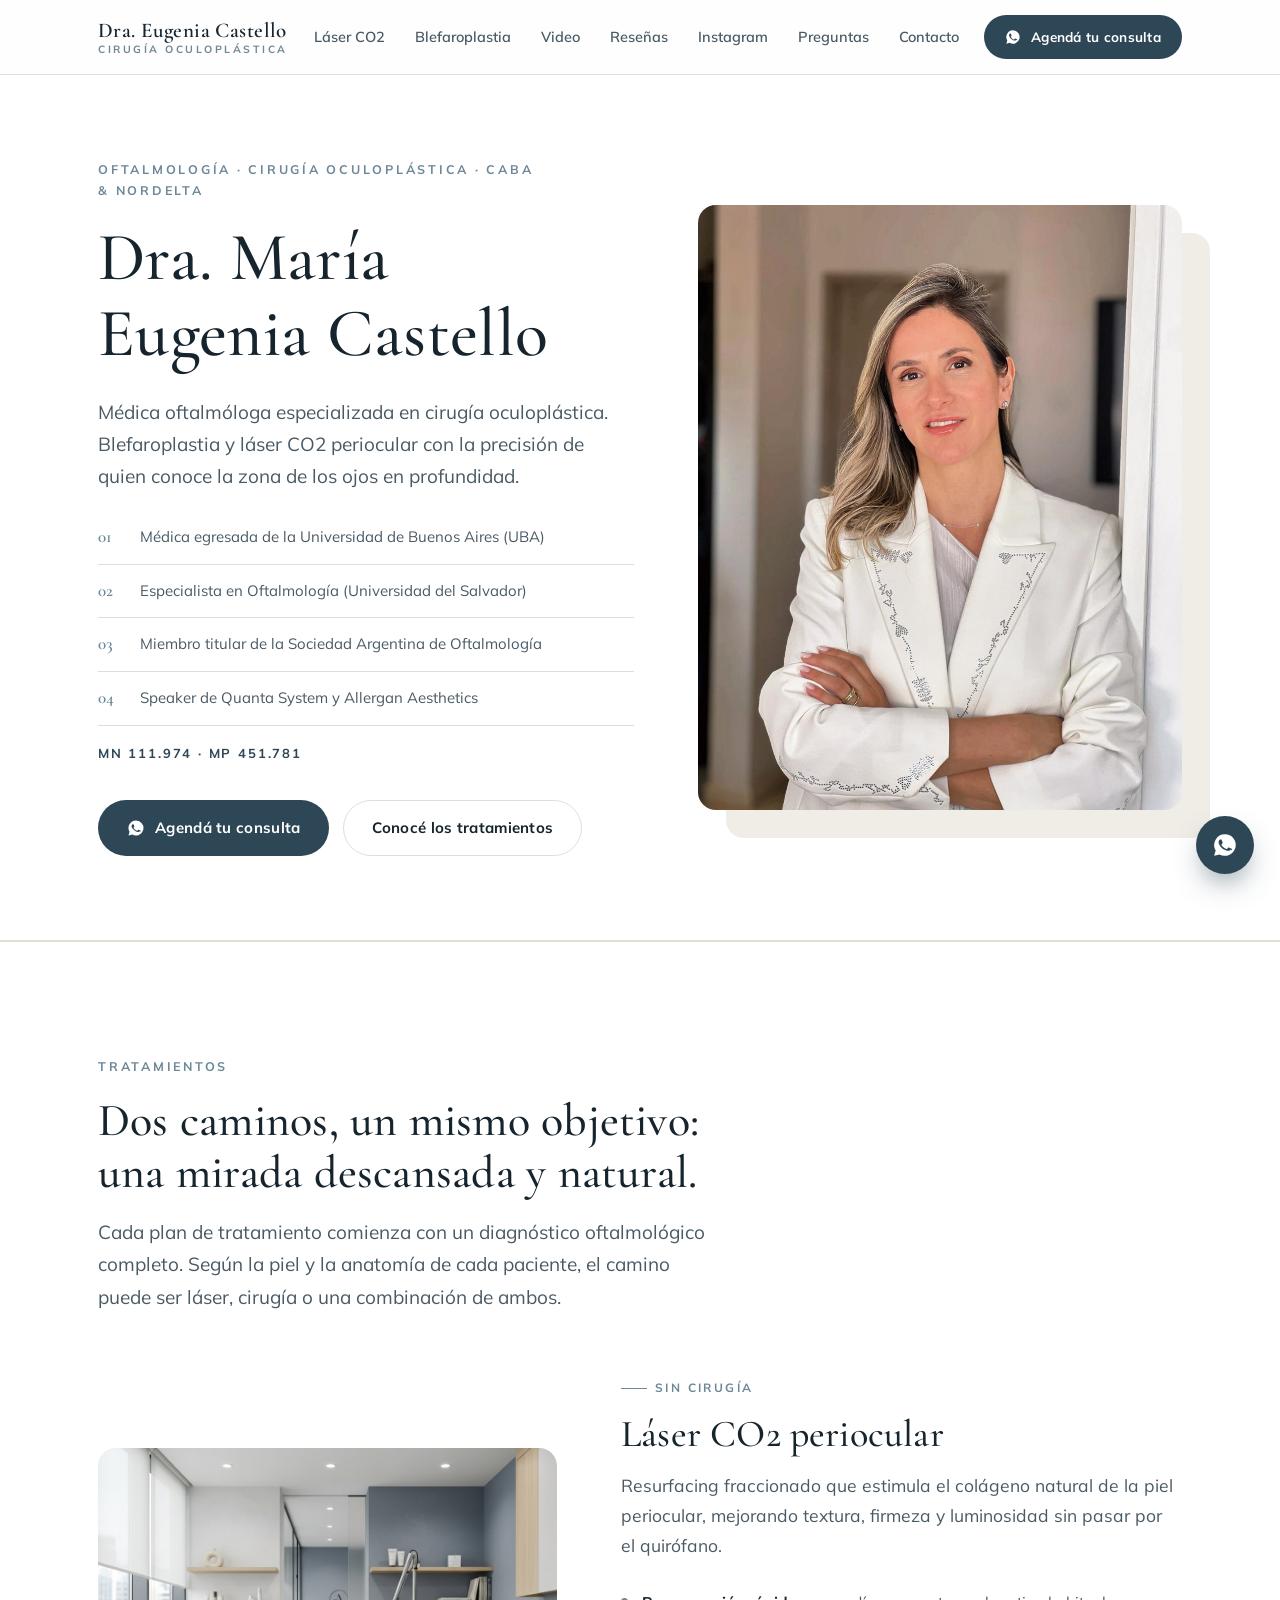
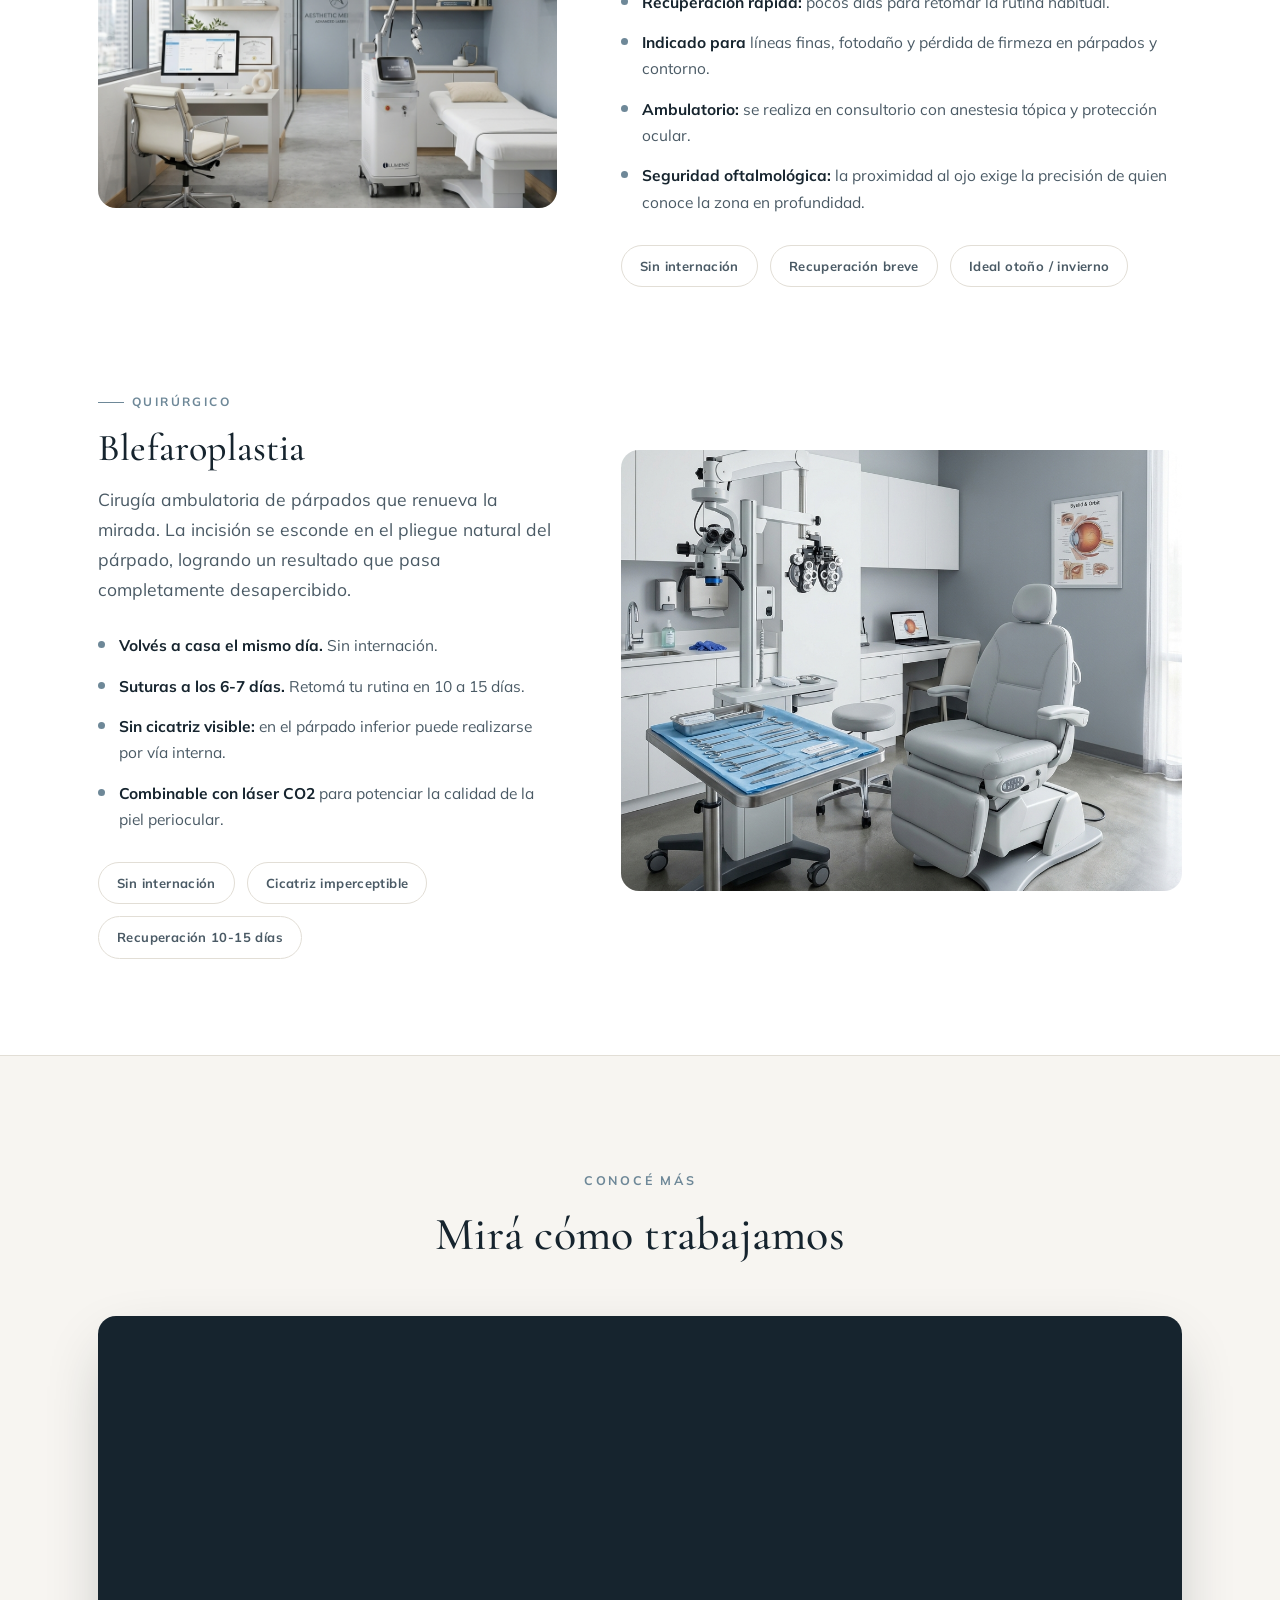
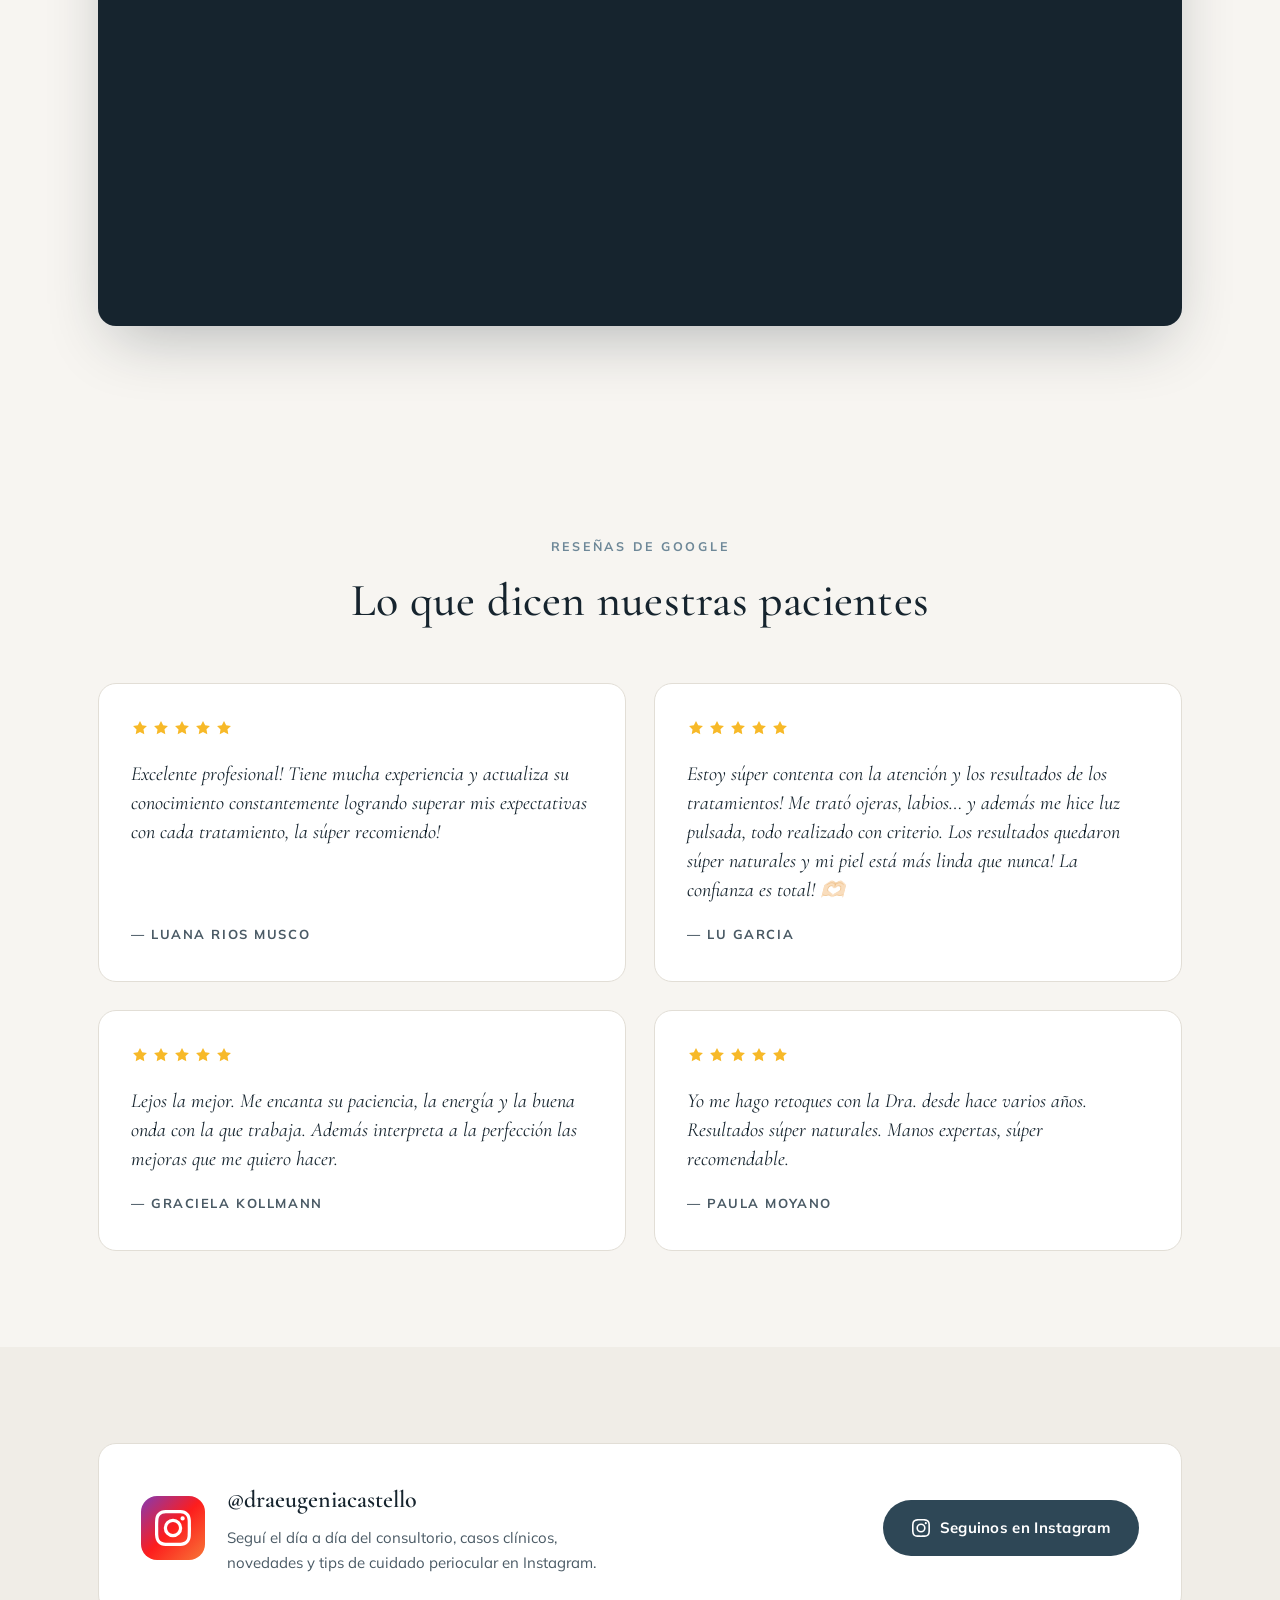
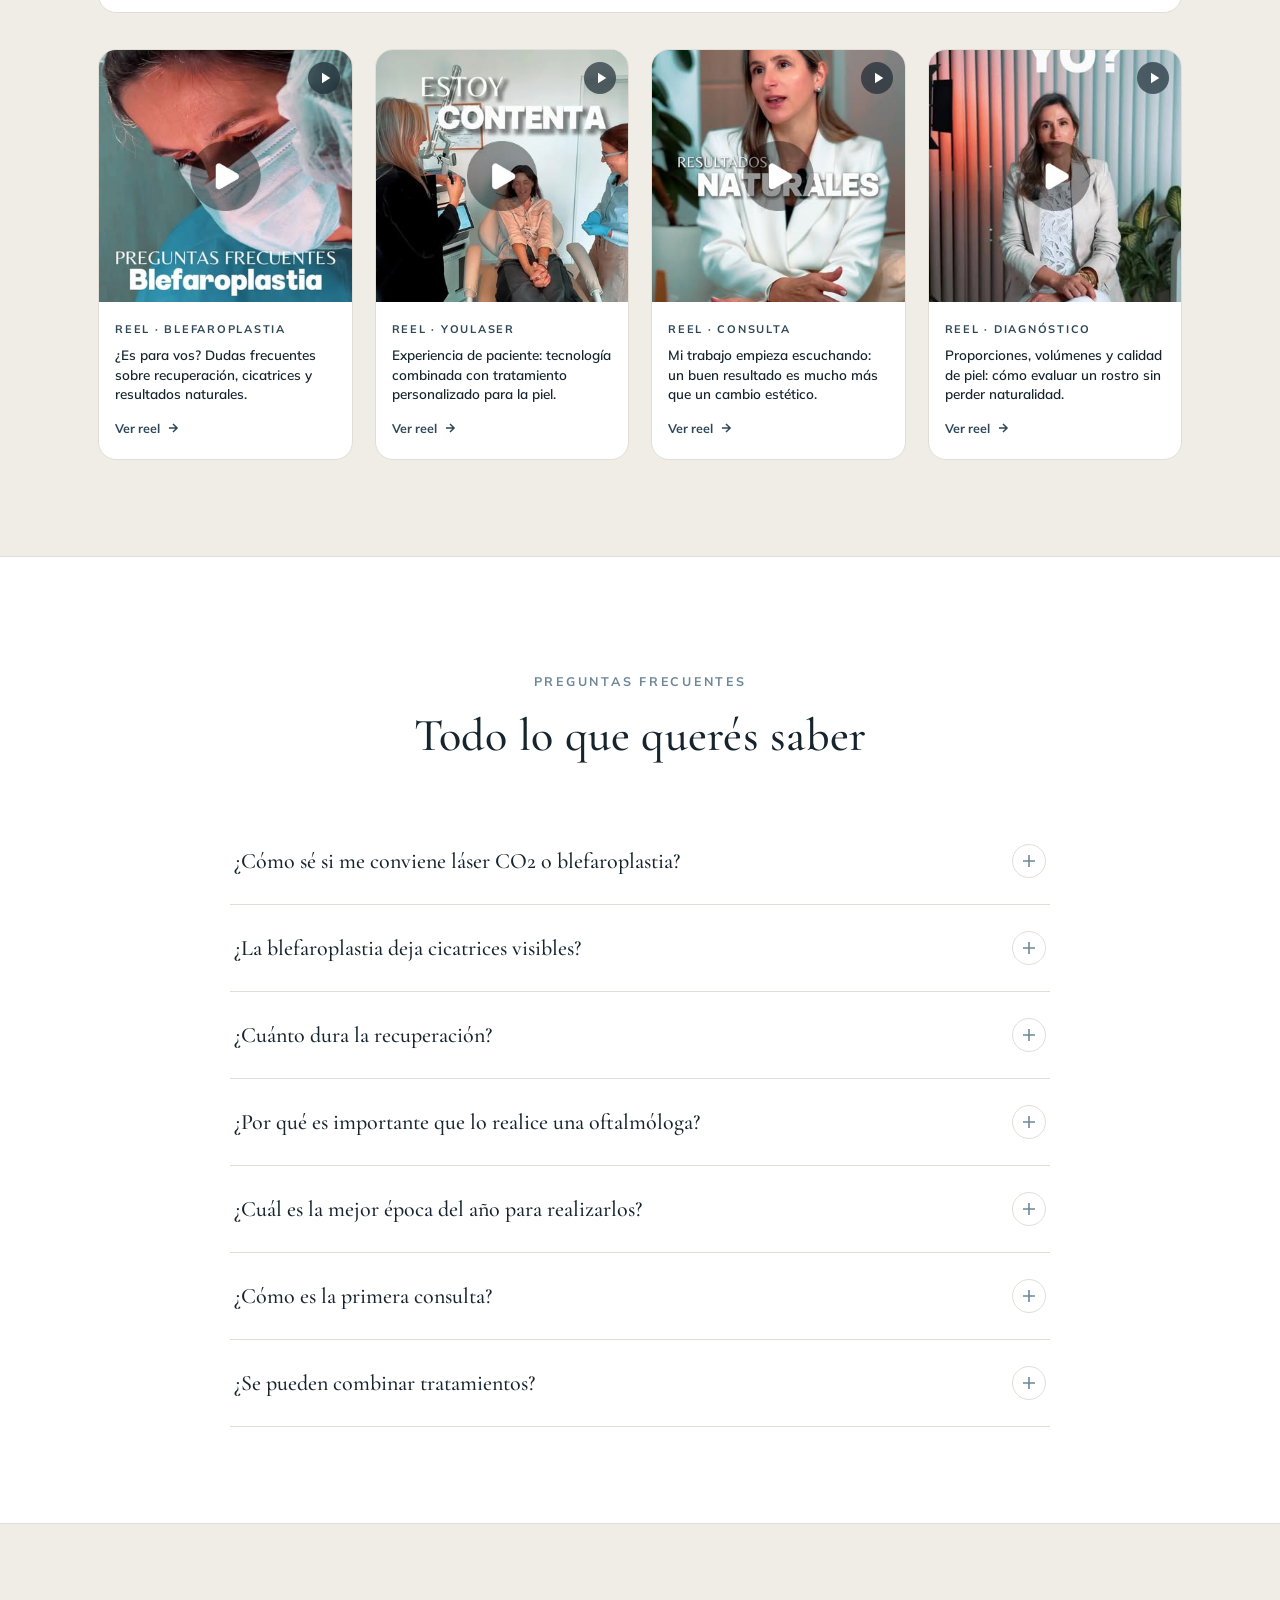
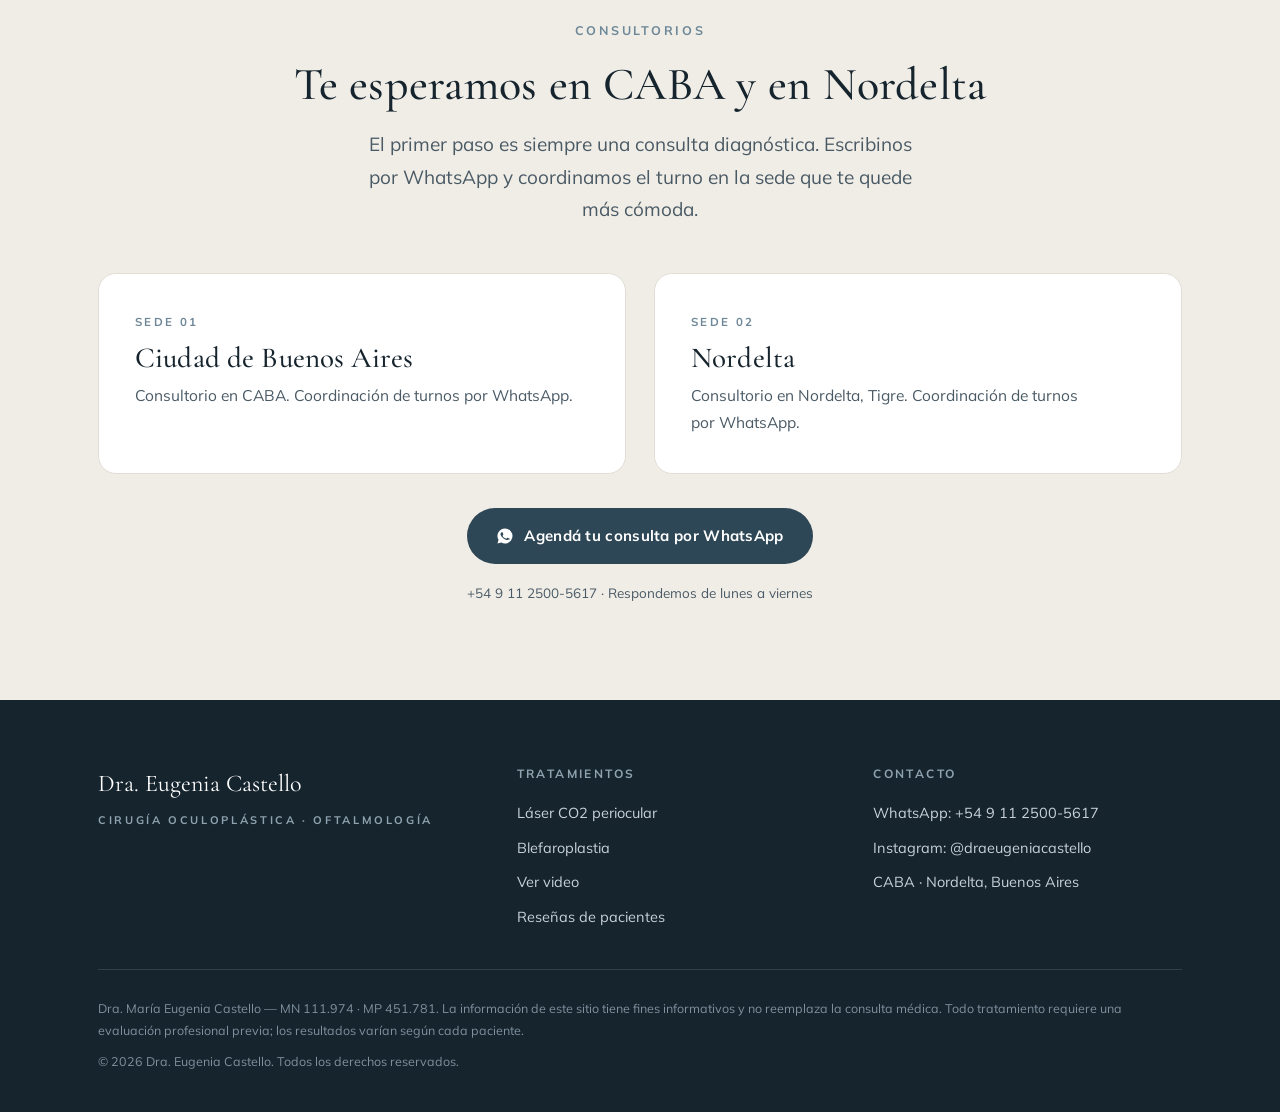
==== commit e7d51bdf: "feat: grilla con los 4 reels reales de Instagram y sus stills oficiales - Descargadas y añadidas las" ====
--- a/index.html
+++ b/index.html
@@ -312,89 +312,61 @@
       </a>
     </div>
 
-    <!-- Grilla de los 6 últimos posteos y reels reales -->
+    <!-- Grilla de los reels reales con sus stills y enlaces directos -->
     <div class="ig-grid reveal">
-      <a class="ig-card" href="https://www.instagram.com/draeugeniacastello/" target="_blank" rel="noopener noreferrer" aria-label="Ver video en Instagram: Blefaroplastia y armonía de la mirada">
+      <a class="ig-card" href="https://www.instagram.com/draeugeniacastello/reel/DcWzzd8plm6/" target="_blank" rel="noopener noreferrer" aria-label="Ver reel en Instagram: Blefaroplastia y resultado natural">
         <div class="ig-card-media">
-          <img src="assets/img/blefaroplastia.png" alt="Cirugía de párpados y blefaroplastia ambulatoria" width="360" height="360" loading="lazy">
+          <img src="assets/img/reel-dcwzzd.jpg" alt="Dra. Eugenia Castello — Dudas frecuentes sobre Blefaroplastia" width="360" height="360" loading="lazy">
           <span class="ig-badge video-badge" aria-hidden="true">
             <svg width="18" height="18" viewBox="0 0 24 24" fill="currentColor"><path d="M8 5v14l11-7z"/></svg>
           </span>
         </div>
         <div class="ig-card-overlay">
-          <span class="ig-card-tag">Reel</span>
-          <p>Blefaroplastia superior e inferior: anatomía del párpado y recuperación paso a paso.</p>
-          <span class="ig-card-footer">Ver en Instagram <svg width="14" height="14" viewBox="0 0 24 24" fill="none" stroke="currentColor" stroke-width="2.5"><path d="M5 12h14M12 5l7 7-7 7"/></svg></span>
+          <span class="ig-card-tag">Reel · Blefaroplastia</span>
+          <p>¿Es para vos? Dudas frecuentes sobre recuperación, cicatrices y resultados naturales.</p>
+          <span class="ig-card-footer">Ver reel <svg width="14" height="14" viewBox="0 0 24 24" fill="none" stroke="currentColor" stroke-width="2.5"><path d="M5 12h14M12 5l7 7-7 7"/></svg></span>
         </div>
       </a>
 
-      <a class="ig-card" href="https://www.instagram.com/draeugeniacastello/" target="_blank" rel="noopener noreferrer" aria-label="Ver posteo en Instagram: Láser CO2 Periocular fraccionado">
+      <a class="ig-card" href="https://www.instagram.com/draeugeniacastello/reel/DadzCY-JWYP/" target="_blank" rel="noopener noreferrer" aria-label="Ver reel en Instagram: Experiencia YouLaser">
         <div class="ig-card-media">
-          <img src="assets/img/laser-co2.png" alt="Láser CO2 periocular fraccionado" width="360" height="360" loading="lazy">
-          <span class="ig-badge" aria-hidden="true">
-            <svg width="18" height="18" viewBox="0 0 24 24" fill="none" stroke="currentColor" stroke-width="2"><rect x="3" y="3" width="18" height="18" rx="2"/><circle cx="8.5" cy="8.5" r="1.5"/><path d="M21 15l-5-5L5 21"/></svg>
-          </span>
-        </div>
-        <div class="ig-card-overlay">
-          <span class="ig-card-tag">Tratamiento</span>
-          <p>Láser CO2 en consultorio: bioestimulación y tensado periocular sin cirugía.</p>
-          <span class="ig-card-footer">Ver en Instagram <svg width="14" height="14" viewBox="0 0 24 24" fill="none" stroke="currentColor" stroke-width="2.5"><path d="M5 12h14M12 5l7 7-7 7"/></svg></span>
-        </div>
-      </a>
-
-      <a class="ig-card" href="https://www.instagram.com/draeugeniacastello/" target="_blank" rel="noopener noreferrer" aria-label="Ver video en Instagram: Mirada descansada">
-        <div class="ig-card-media">
-          <img src="assets/img/hero-mirada.png" alt="Rejuvenecimiento de la mirada y estética periocular" width="360" height="360" loading="lazy">
+          <img src="assets/img/reel-dadzcy.jpg" alt="Testimonio de paciente con YouLaser — Dra. Castello" width="360" height="360" loading="lazy">
           <span class="ig-badge video-badge" aria-hidden="true">
             <svg width="18" height="18" viewBox="0 0 24 24" fill="currentColor"><path d="M8 5v14l11-7z"/></svg>
           </span>
         </div>
         <div class="ig-card-overlay">
-          <span class="ig-card-tag">Reel</span>
-          <p>¿Ojeras o bolsas palpebrales? Cómo diagnosticar el tratamiento adecuado.</p>
-          <span class="ig-card-footer">Ver en Instagram <svg width="14" height="14" viewBox="0 0 24 24" fill="none" stroke="currentColor" stroke-width="2.5"><path d="M5 12h14M12 5l7 7-7 7"/></svg></span>
+          <span class="ig-card-tag">Reel · YouLaser</span>
+          <p>Experiencia de paciente: tecnología combinada con tratamiento personalizado para la piel.</p>
+          <span class="ig-card-footer">Ver reel <svg width="14" height="14" viewBox="0 0 24 24" fill="none" stroke="currentColor" stroke-width="2.5"><path d="M5 12h14M12 5l7 7-7 7"/></svg></span>
         </div>
       </a>
 
-      <a class="ig-card" href="https://www.instagram.com/draeugeniacastello/" target="_blank" rel="noopener noreferrer" aria-label="Ver posteo en Instagram: Dra. Castello en consultorio">
+      <a class="ig-card" href="https://www.instagram.com/draeugeniacastello/reel/Dbq15NKp6_u/" target="_blank" rel="noopener noreferrer" aria-label="Ver reel en Instagram: Mi objetivo en consultorio">
         <div class="ig-card-media">
-          <img src="assets/img/doctora.jpg" alt="Dra. María Eugenia Castello en consultorio" width="360" height="360" loading="lazy">
-          <span class="ig-badge" aria-hidden="true">
-            <svg width="18" height="18" viewBox="0 0 24 24" fill="none" stroke="currentColor" stroke-width="2"><circle cx="12" cy="12" r="10"/><path d="M12 8v8M8 12h8"/></svg>
-          </span>
-        </div>
-        <div class="ig-card-overlay">
-          <span class="ig-card-tag">Especialista</span>
-          <p>Consultorios en CABA y Nordelta: diagnóstico personalizado antes de cada plan.</p>
-          <span class="ig-card-footer">Ver en Instagram <svg width="14" height="14" viewBox="0 0 24 24" fill="none" stroke="currentColor" stroke-width="2.5"><path d="M5 12h14M12 5l7 7-7 7"/></svg></span>
-        </div>
-      </a>
-
-      <a class="ig-card" href="https://www.instagram.com/draeugeniacastello/" target="_blank" rel="noopener noreferrer" aria-label="Ver video en Instagram: Jornadas y conferencias científicas">
-        <div class="ig-card-media">
-          <img src="assets/img/retrato-dra.png" alt="Dra. Eugenia Castello — Speaker Quanta System & Allergan Aesthetics" width="360" height="360" loading="lazy">
+          <img src="assets/img/reel-dbq15n.jpg" alt="Dra. Castello: Mi objetivo cada vez que un paciente entra al consultorio" width="360" height="360" loading="lazy">
           <span class="ig-badge video-badge" aria-hidden="true">
             <svg width="18" height="18" viewBox="0 0 24 24" fill="currentColor"><path d="M8 5v14l11-7z"/></svg>
           </span>
         </div>
         <div class="ig-card-overlay">
-          <span class="ig-card-tag">Congresos &amp; Speaker</span>
-          <p>Actualización médica continua: docencia y entrenamiento en tecnologías láser y estética.</p>
-          <span class="ig-card-footer">Ver en Instagram <svg width="14" height="14" viewBox="0 0 24 24" fill="none" stroke="currentColor" stroke-width="2.5"><path d="M5 12h14M12 5l7 7-7 7"/></svg></span>
+          <span class="ig-card-tag">Reel · Consulta</span>
+          <p>Mi trabajo empieza escuchando: un buen resultado es mucho más que un cambio estético.</p>
+          <span class="ig-card-footer">Ver reel <svg width="14" height="14" viewBox="0 0 24 24" fill="none" stroke="currentColor" stroke-width="2.5"><path d="M5 12h14M12 5l7 7-7 7"/></svg></span>
         </div>
       </a>
 
-      <a class="ig-card" href="https://www.instagram.com/draeugeniacastello/" target="_blank" rel="noopener noreferrer" aria-label="Ver posteo en Instagram: Preguntas frecuentes y postoperatorio">
+      <a class="ig-card" href="https://www.instagram.com/draeugeniacastello/reel/DcPgrUhpb2p/" target="_blank" rel="noopener noreferrer" aria-label="Ver reel en Instagram: Análisis facial">
         <div class="ig-card-media">
-          <img src="assets/img/hero-mirada.png" alt="Preguntas frecuentes y postoperatorio en Instagram" width="360" height="360" loading="lazy">
-          <span class="ig-badge" aria-hidden="true">
-            <svg width="18" height="18" viewBox="0 0 24 24" fill="none" stroke="currentColor" stroke-width="2"><path d="M21 11.5a8.38 8.38 0 0 1-.9 3.8 8.5 8.5 0 0 1-7.6 4.7 8.38 8.38 0 0 1-3.8-.9L3 21l1.9-5.7a8.38 8.38 0 0 1-.9-3.8 8.5 8.5 0 0 1 4.7-7.6 8.38 8.38 0 0 1 3.8-.9h.5a8.48 8.48 0 0 1 8 8v.5z"/></svg>
+          <img src="assets/img/reel-dcpgr.jpg" alt="Dra. Castello: Análisis integral de proporciones y estructura facial" width="360" height="360" loading="lazy">
+          <span class="ig-badge video-badge" aria-hidden="true">
+            <svg width="18" height="18" viewBox="0 0 24 24" fill="currentColor"><path d="M8 5v14l11-7z"/></svg>
           </span>
         </div>
         <div class="ig-card-overlay">
-          <span class="ig-card-tag">Comunidad</span>
-          <p>Dudas frecuentes: cuidados solares, tiempo de recuperación y retorno laboral.</p>
-          <span class="ig-card-footer">Ver en Instagram <svg width="14" height="14" viewBox="0 0 24 24" fill="none" stroke="currentColor" stroke-width="2.5"><path d="M5 12h14M12 5l7 7-7 7"/></svg></span>
+          <span class="ig-card-tag">Reel · Diagnóstico</span>
+          <p>Proporciones, volúmenes y calidad de piel: cómo evaluar un rostro sin perder naturalidad.</p>
+          <span class="ig-card-footer">Ver reel <svg width="14" height="14" viewBox="0 0 24 24" fill="none" stroke="currentColor" stroke-width="2.5"><path d="M5 12h14M12 5l7 7-7 7"/></svg></span>
         </div>
       </a>
     </div>
--- a/assets/castello.css
+++ b/assets/castello.css
@@ -766,8 +766,8 @@
 
 .ig-grid {
   display: grid;
-  grid-template-columns: repeat(3, 1fr);
-  gap: 24px;
+  grid-template-columns: repeat(4, 1fr);
+  gap: 22px;
   margin-top: 36px;
 }
 
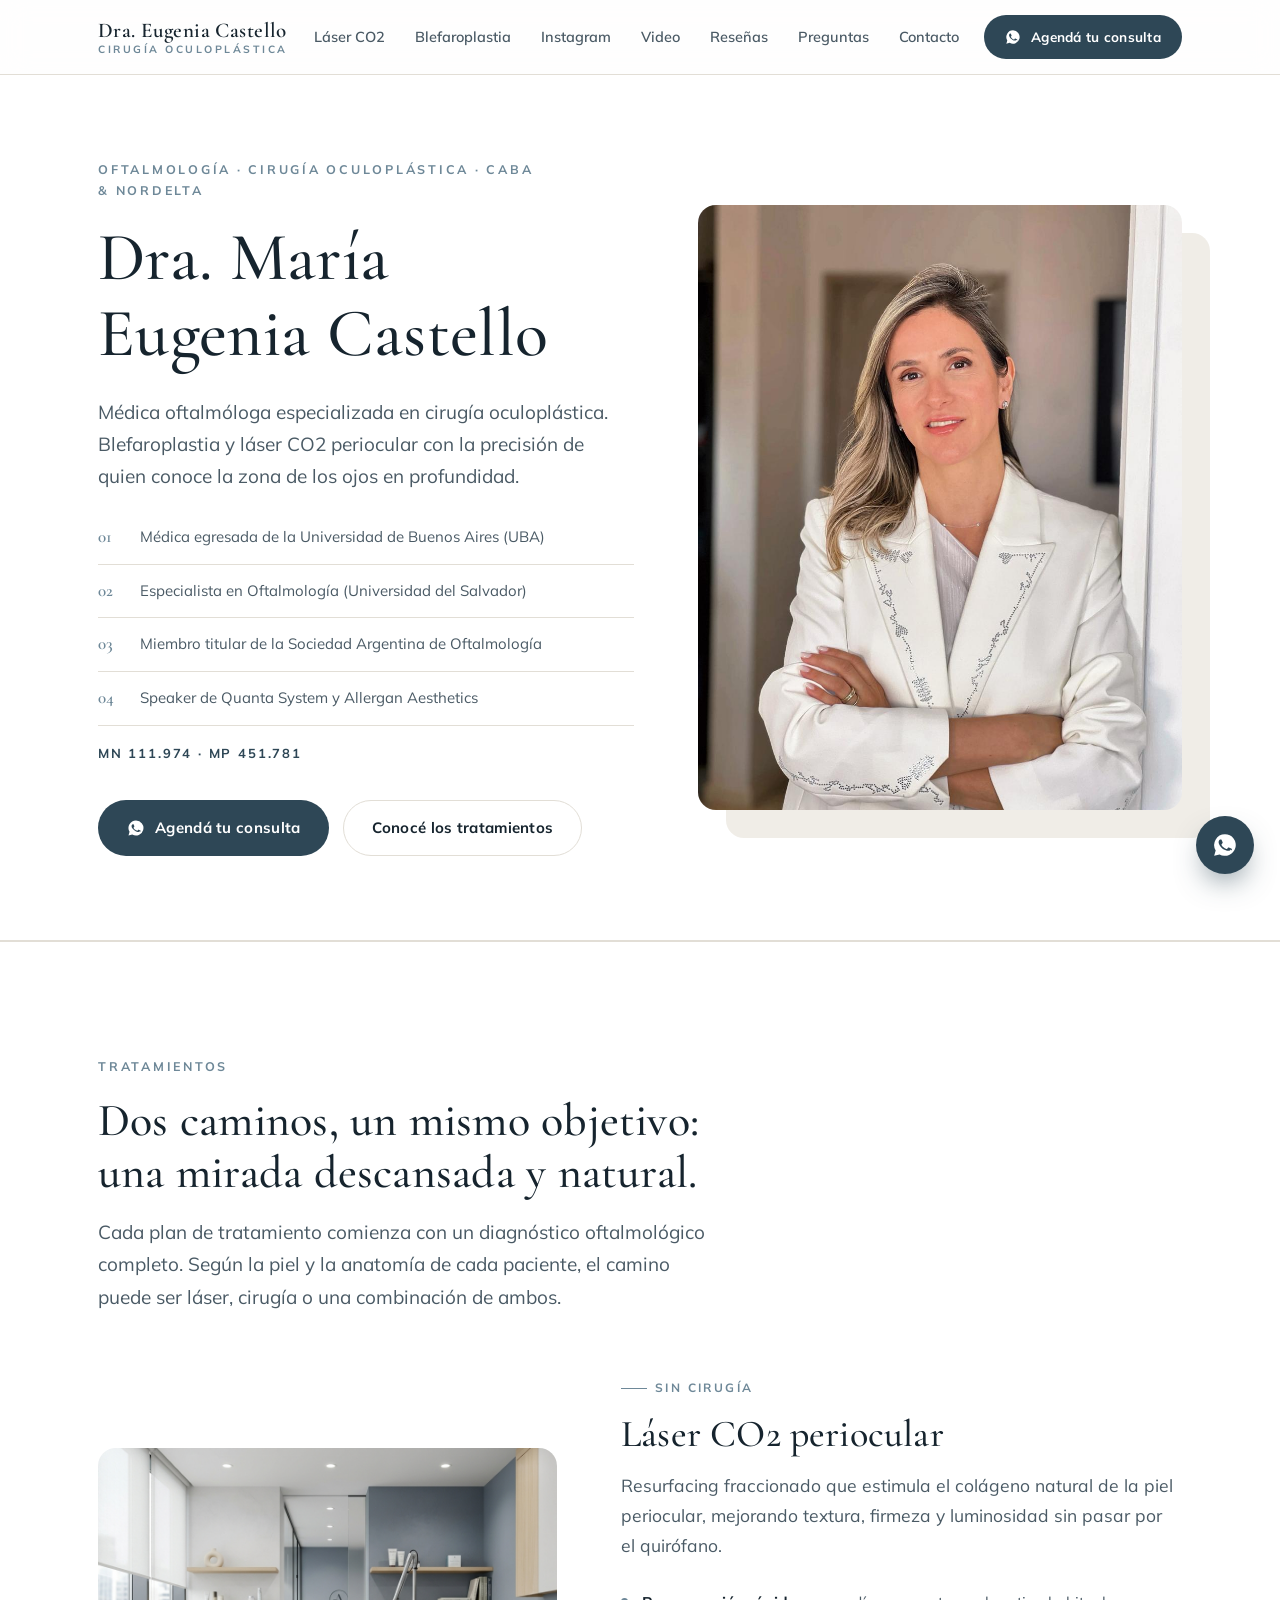
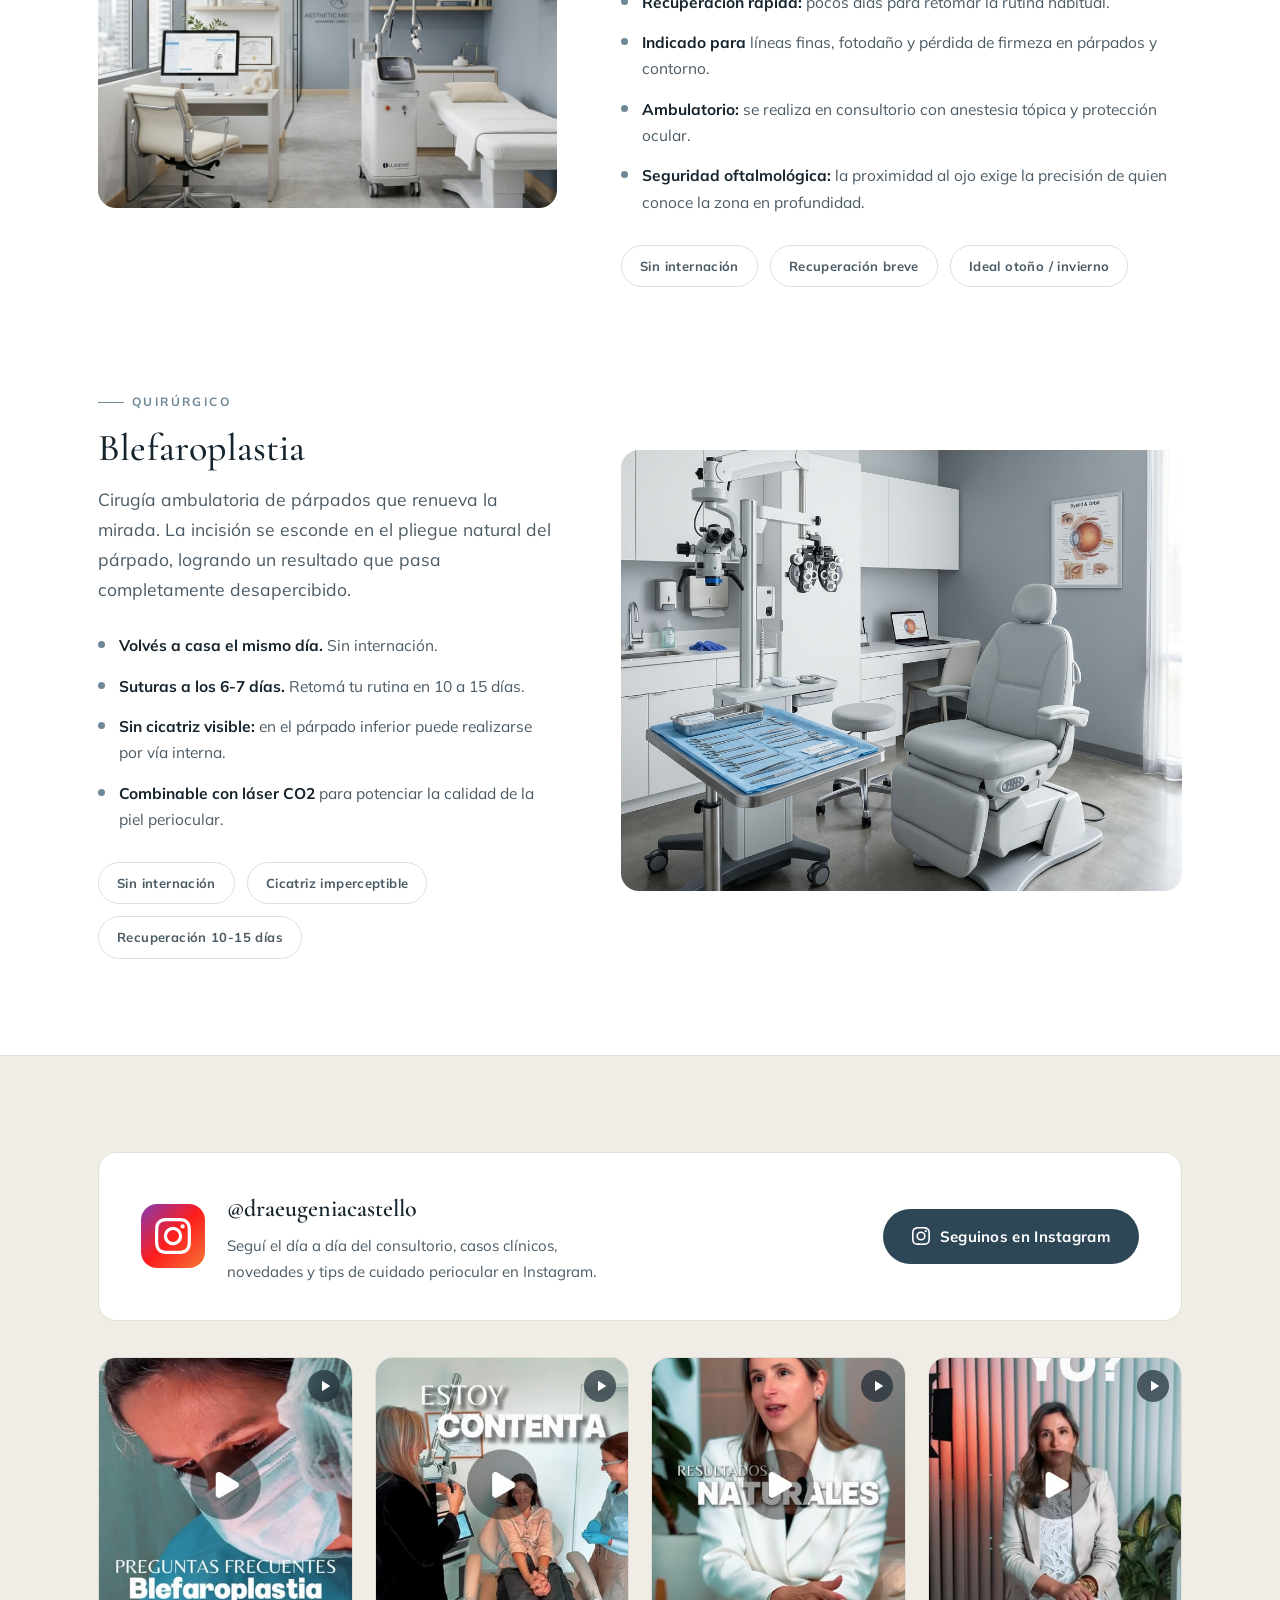
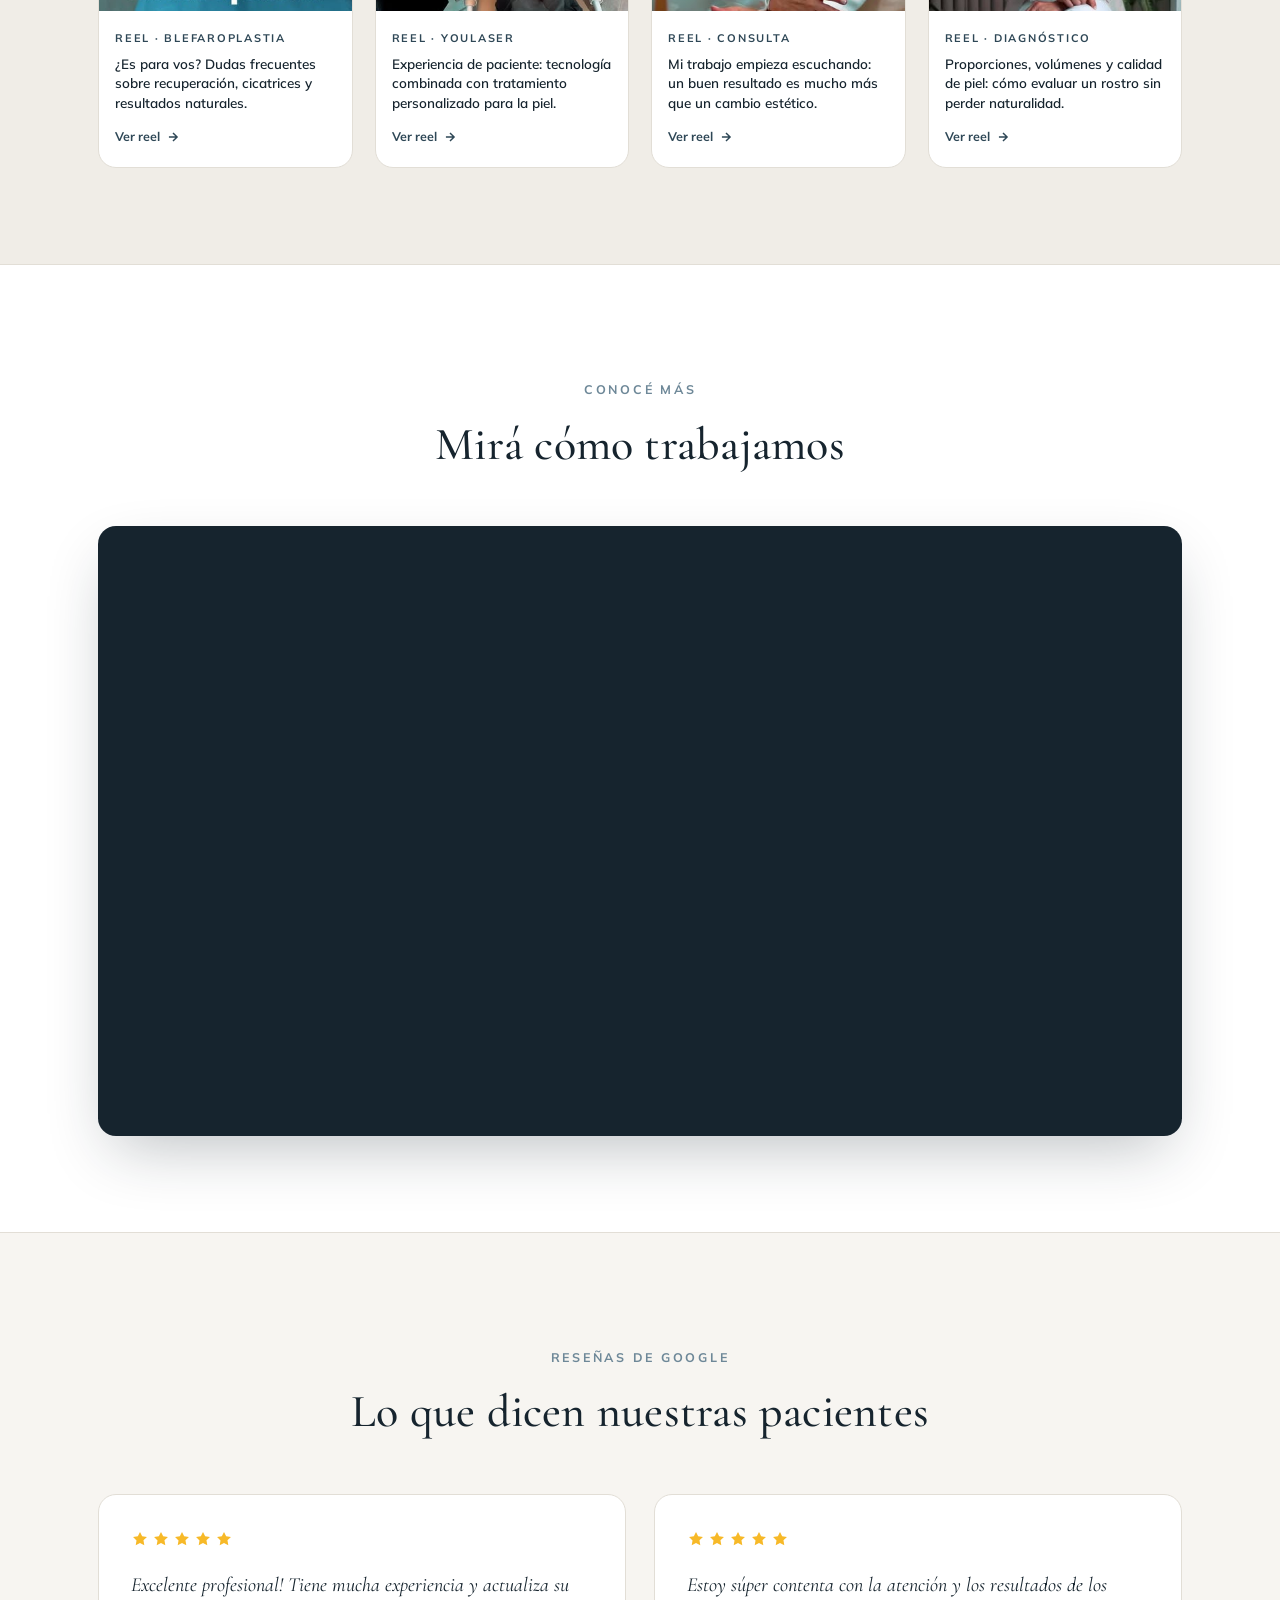
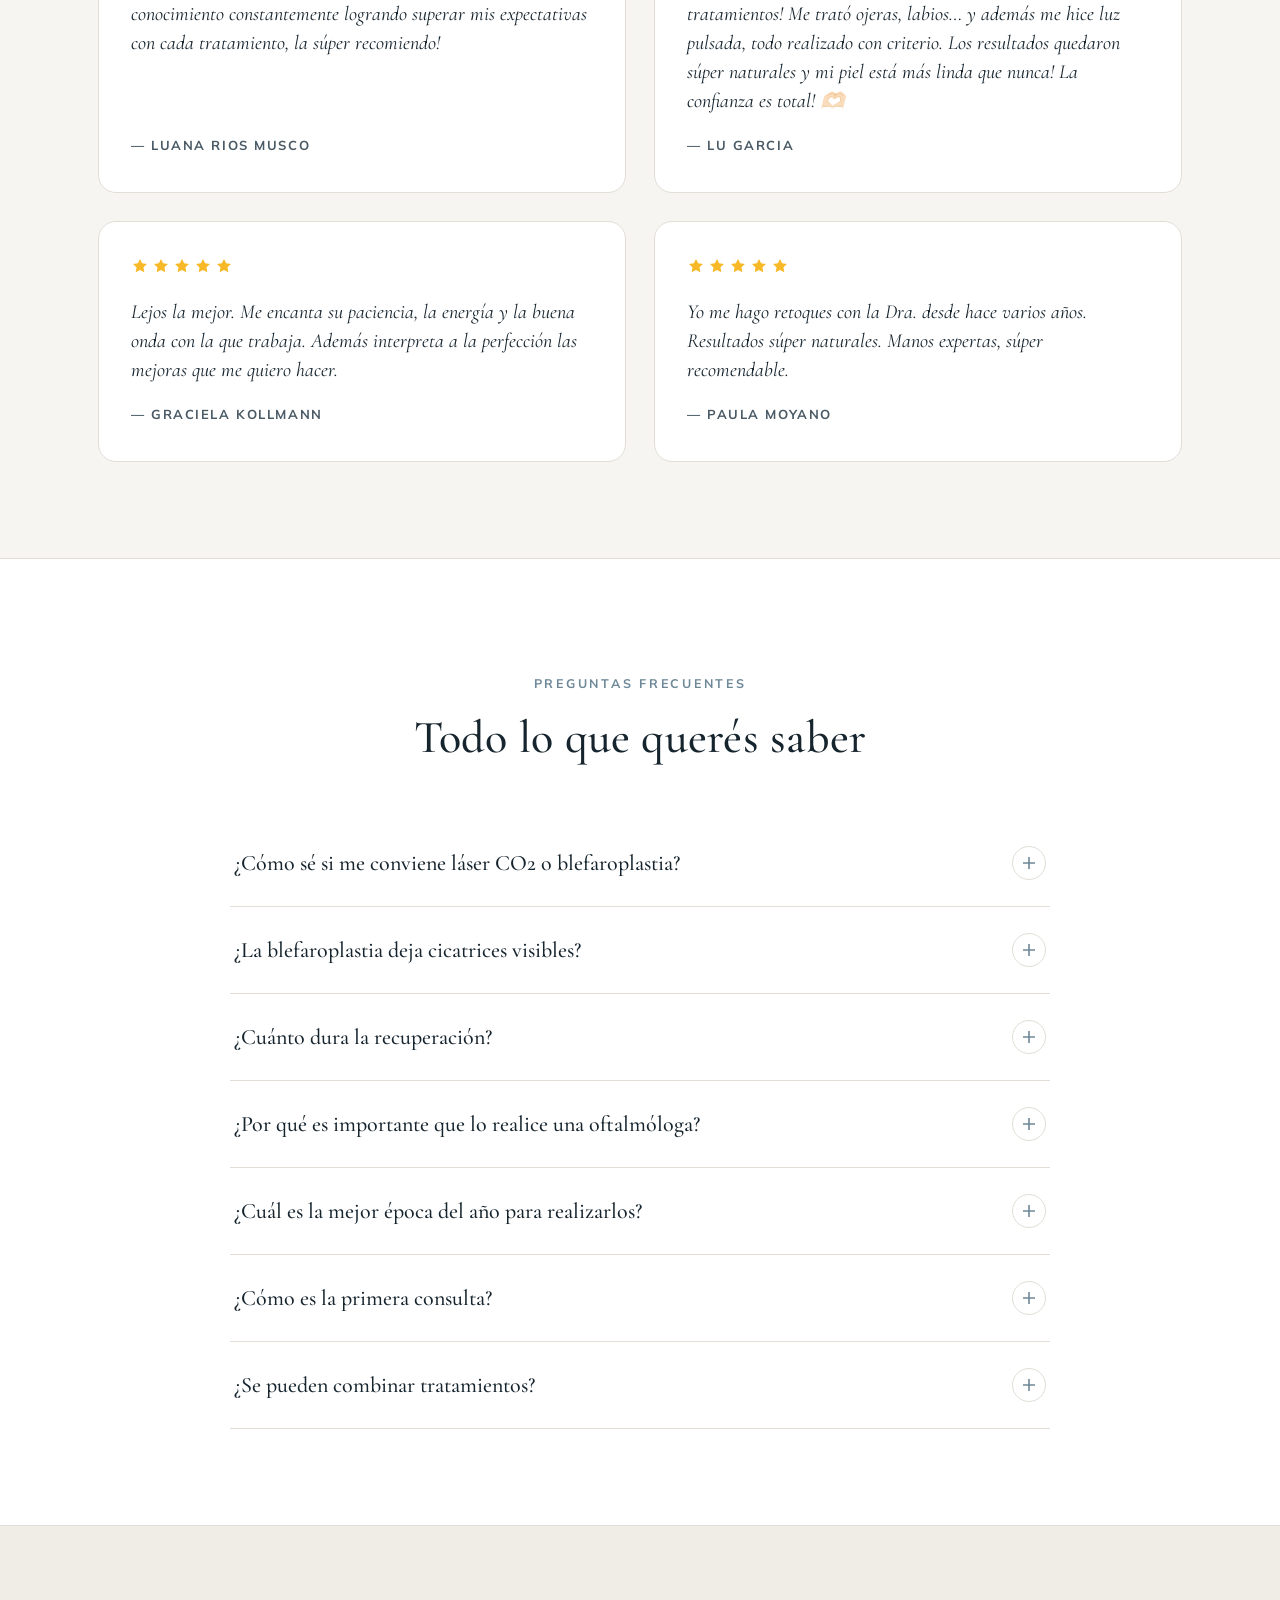
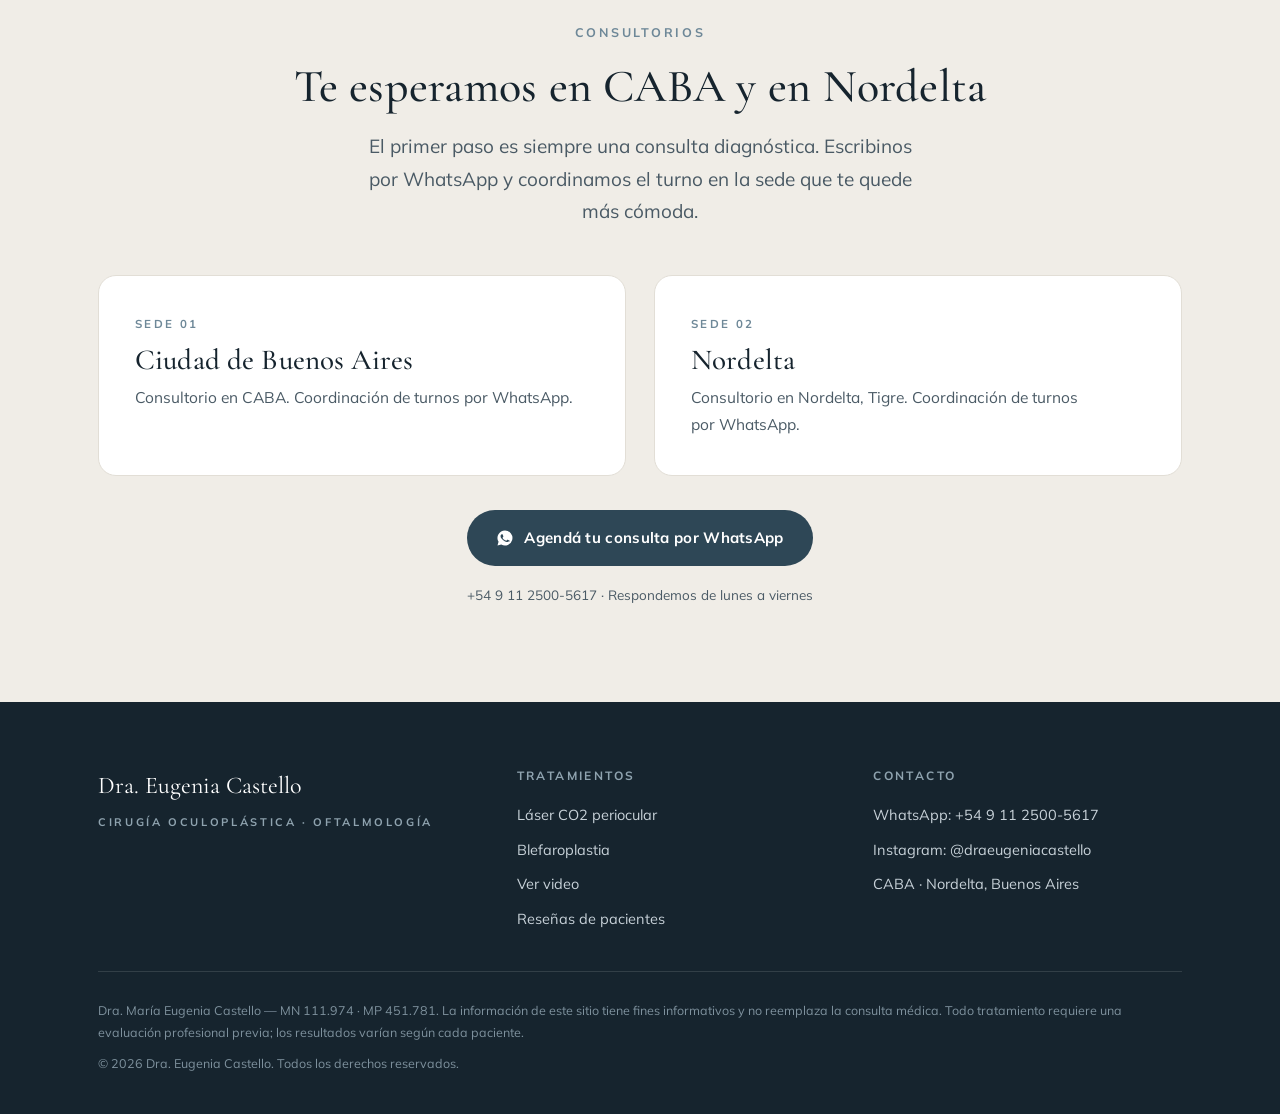
==== commit 6688b81e: "feat: reubicar seccion de Instagram (follow + grilla de reels) debajo de Blefaroplastia y antes del " ====
--- a/index.html
+++ b/index.html
@@ -113,9 +113,9 @@
     <nav class="site-nav" id="main-nav" aria-label="Navegación principal">
       <a href="#laser-co2">Láser CO2</a>
       <a href="#blefaroplastia">Blefaroplastia</a>
+      <a href="#instagram">Instagram</a>
       <a href="#video">Video</a>
       <a href="#testimonios">Reseñas</a>
-      <a href="#instagram">Instagram</a>
       <a href="#preguntas">Preguntas</a>
       <a href="#contacto">Contacto</a>
     </nav>
@@ -220,78 +220,7 @@
   </div>
 </section>
 
-<!-- ======================= VIDEO ======================= -->
-<section class="section" id="video">
-  <div class="container">
-    <div class="section-head center reveal">
-      <p class="eyebrow">Conocé más</p>
-      <h2>Mirá cómo trabajamos</h2>
-    </div>
-    <div class="video-wrapper reveal">
-      <iframe src="https://www.youtube-nocookie.com/embed/8Fn1IIPQUds?rel=0" title="Dra. Eugenia Castello — Cirugía oculoplástica" frameborder="0" allow="accelerometer; autoplay; clipboard-write; encrypted-media; gyroscope; picture-in-picture" allowfullscreen loading="lazy"></iframe>
-    </div>
-  </div>
-</section>
-
-
-
-
-
-<!-- ======================= TESTIMONIOS ======================= -->
-<section class="section" id="testimonios">
-  <div class="container">
-    <div class="section-head center reveal">
-      <p class="eyebrow">Reseñas de Google</p>
-      <h2>Lo que dicen nuestras pacientes</h2>
-    </div>
-    <div class="testimonials testimonials-4">
-      <div class="testimonial reveal">
-        <div class="stars" aria-label="5 estrellas">
-          <svg viewBox="0 0 20 20" width="18" height="18" fill="#F7B928"><path d="M10 1l2.39 4.84 5.34.78-3.87 3.77.91 5.33L10 13.27l-4.77 2.51.91-5.33L2.27 6.68l5.34-.78z"/></svg>
-          <svg viewBox="0 0 20 20" width="18" height="18" fill="#F7B928"><path d="M10 1l2.39 4.84 5.34.78-3.87 3.77.91 5.33L10 13.27l-4.77 2.51.91-5.33L2.27 6.68l5.34-.78z"/></svg>
-          <svg viewBox="0 0 20 20" width="18" height="18" fill="#F7B928"><path d="M10 1l2.39 4.84 5.34.78-3.87 3.77.91 5.33L10 13.27l-4.77 2.51.91-5.33L2.27 6.68l5.34-.78z"/></svg>
-          <svg viewBox="0 0 20 20" width="18" height="18" fill="#F7B928"><path d="M10 1l2.39 4.84 5.34.78-3.87 3.77.91 5.33L10 13.27l-4.77 2.51.91-5.33L2.27 6.68l5.34-.78z"/></svg>
-          <svg viewBox="0 0 20 20" width="18" height="18" fill="#F7B928"><path d="M10 1l2.39 4.84 5.34.78-3.87 3.77.91 5.33L10 13.27l-4.77 2.51.91-5.33L2.27 6.68l5.34-.78z"/></svg>
-        </div>
-        <blockquote>Excelente profesional! Tiene mucha experiencia y actualiza su conocimiento constantemente logrando superar mis expectativas con cada tratamiento, la súper recomiendo!</blockquote>
-        <cite>— Luana Rios Musco</cite>
-      </div>
-      <div class="testimonial reveal reveal-d1">
-        <div class="stars" aria-label="5 estrellas">
-          <svg viewBox="0 0 20 20" width="18" height="18" fill="#F7B928"><path d="M10 1l2.39 4.84 5.34.78-3.87 3.77.91 5.33L10 13.27l-4.77 2.51.91-5.33L2.27 6.68l5.34-.78z"/></svg>
-          <svg viewBox="0 0 20 20" width="18" height="18" fill="#F7B928"><path d="M10 1l2.39 4.84 5.34.78-3.87 3.77.91 5.33L10 13.27l-4.77 2.51.91-5.33L2.27 6.68l5.34-.78z"/></svg>
-          <svg viewBox="0 0 20 20" width="18" height="18" fill="#F7B928"><path d="M10 1l2.39 4.84 5.34.78-3.87 3.77.91 5.33L10 13.27l-4.77 2.51.91-5.33L2.27 6.68l5.34-.78z"/></svg>
-          <svg viewBox="0 0 20 20" width="18" height="18" fill="#F7B928"><path d="M10 1l2.39 4.84 5.34.78-3.87 3.77.91 5.33L10 13.27l-4.77 2.51.91-5.33L2.27 6.68l5.34-.78z"/></svg>
-          <svg viewBox="0 0 20 20" width="18" height="18" fill="#F7B928"><path d="M10 1l2.39 4.84 5.34.78-3.87 3.77.91 5.33L10 13.27l-4.77 2.51.91-5.33L2.27 6.68l5.34-.78z"/></svg>
-        </div>
-        <blockquote>Estoy súper contenta con la atención y los resultados de los tratamientos! Me trató ojeras, labios… y además me hice luz pulsada, todo realizado con criterio. Los resultados quedaron súper naturales y mi piel está más linda que nunca! La confianza es total! 🫶🏻</blockquote>
-        <cite>— Lu Garcia</cite>
-      </div>
-      <div class="testimonial reveal">
-        <div class="stars" aria-label="5 estrellas">
-          <svg viewBox="0 0 20 20" width="18" height="18" fill="#F7B928"><path d="M10 1l2.39 4.84 5.34.78-3.87 3.77.91 5.33L10 13.27l-4.77 2.51.91-5.33L2.27 6.68l5.34-.78z"/></svg>
-          <svg viewBox="0 0 20 20" width="18" height="18" fill="#F7B928"><path d="M10 1l2.39 4.84 5.34.78-3.87 3.77.91 5.33L10 13.27l-4.77 2.51.91-5.33L2.27 6.68l5.34-.78z"/></svg>
-          <svg viewBox="0 0 20 20" width="18" height="18" fill="#F7B928"><path d="M10 1l2.39 4.84 5.34.78-3.87 3.77.91 5.33L10 13.27l-4.77 2.51.91-5.33L2.27 6.68l5.34-.78z"/></svg>
-          <svg viewBox="0 0 20 20" width="18" height="18" fill="#F7B928"><path d="M10 1l2.39 4.84 5.34.78-3.87 3.77.91 5.33L10 13.27l-4.77 2.51.91-5.33L2.27 6.68l5.34-.78z"/></svg>
-          <svg viewBox="0 0 20 20" width="18" height="18" fill="#F7B928"><path d="M10 1l2.39 4.84 5.34.78-3.87 3.77.91 5.33L10 13.27l-4.77 2.51.91-5.33L2.27 6.68l5.34-.78z"/></svg>
-        </div>
-        <blockquote>Lejos la mejor. Me encanta su paciencia, la energía y la buena onda con la que trabaja. Además interpreta a la perfección las mejoras que me quiero hacer.</blockquote>
-        <cite>— Graciela Kollmann</cite>
-      </div>
-      <div class="testimonial reveal reveal-d1">
-        <div class="stars" aria-label="5 estrellas">
-          <svg viewBox="0 0 20 20" width="18" height="18" fill="#F7B928"><path d="M10 1l2.39 4.84 5.34.78-3.87 3.77.91 5.33L10 13.27l-4.77 2.51.91-5.33L2.27 6.68l5.34-.78z"/></svg>
-          <svg viewBox="0 0 20 20" width="18" height="18" fill="#F7B928"><path d="M10 1l2.39 4.84 5.34.78-3.87 3.77.91 5.33L10 13.27l-4.77 2.51.91-5.33L2.27 6.68l5.34-.78z"/></svg>
-          <svg viewBox="0 0 20 20" width="18" height="18" fill="#F7B928"><path d="M10 1l2.39 4.84 5.34.78-3.87 3.77.91 5.33L10 13.27l-4.77 2.51.91-5.33L2.27 6.68l5.34-.78z"/></svg>
-          <svg viewBox="0 0 20 20" width="18" height="18" fill="#F7B928"><path d="M10 1l2.39 4.84 5.34.78-3.87 3.77.91 5.33L10 13.27l-4.77 2.51.91-5.33L2.27 6.68l5.34-.78z"/></svg>
-          <svg viewBox="0 0 20 20" width="18" height="18" fill="#F7B928"><path d="M10 1l2.39 4.84 5.34.78-3.87 3.77.91 5.33L10 13.27l-4.77 2.51.91-5.33L2.27 6.68l5.34-.78z"/></svg>
-        </div>
-        <blockquote>Yo me hago retoques con la Dra. desde hace varios años. Resultados súper naturales. Manos expertas, súper recomendable.</blockquote>
-        <cite>— Paula Moyano</cite>
-      </div>
-    </div>
-  </div>
-</section>
+
 
 <!-- ======================= INSTAGRAM ======================= -->
 <section class="section section-tint" id="instagram">
@@ -376,6 +305,81 @@
   </div>
 </section>
 
+<!-- ======================= VIDEO ======================= -->
+<section class="section section-surface" id="video">
+  <div class="container">
+    <div class="section-head center reveal">
+      <p class="eyebrow">Conocé más</p>
+      <h2>Mirá cómo trabajamos</h2>
+    </div>
+    <div class="video-wrapper reveal">
+      <iframe src="https://www.youtube-nocookie.com/embed/8Fn1IIPQUds?rel=0" title="Dra. Eugenia Castello — Cirugía oculoplástica" frameborder="0" allow="accelerometer; autoplay; clipboard-write; encrypted-media; gyroscope; picture-in-picture" allowfullscreen loading="lazy"></iframe>
+    </div>
+  </div>
+</section>
+
+
+
+
+
+<!-- ======================= TESTIMONIOS ======================= -->
+<section class="section" id="testimonios">
+  <div class="container">
+    <div class="section-head center reveal">
+      <p class="eyebrow">Reseñas de Google</p>
+      <h2>Lo que dicen nuestras pacientes</h2>
+    </div>
+    <div class="testimonials testimonials-4">
+      <div class="testimonial reveal">
+        <div class="stars" aria-label="5 estrellas">
+          <svg viewBox="0 0 20 20" width="18" height="18" fill="#F7B928"><path d="M10 1l2.39 4.84 5.34.78-3.87 3.77.91 5.33L10 13.27l-4.77 2.51.91-5.33L2.27 6.68l5.34-.78z"/></svg>
+          <svg viewBox="0 0 20 20" width="18" height="18" fill="#F7B928"><path d="M10 1l2.39 4.84 5.34.78-3.87 3.77.91 5.33L10 13.27l-4.77 2.51.91-5.33L2.27 6.68l5.34-.78z"/></svg>
+          <svg viewBox="0 0 20 20" width="18" height="18" fill="#F7B928"><path d="M10 1l2.39 4.84 5.34.78-3.87 3.77.91 5.33L10 13.27l-4.77 2.51.91-5.33L2.27 6.68l5.34-.78z"/></svg>
+          <svg viewBox="0 0 20 20" width="18" height="18" fill="#F7B928"><path d="M10 1l2.39 4.84 5.34.78-3.87 3.77.91 5.33L10 13.27l-4.77 2.51.91-5.33L2.27 6.68l5.34-.78z"/></svg>
+          <svg viewBox="0 0 20 20" width="18" height="18" fill="#F7B928"><path d="M10 1l2.39 4.84 5.34.78-3.87 3.77.91 5.33L10 13.27l-4.77 2.51.91-5.33L2.27 6.68l5.34-.78z"/></svg>
+        </div>
+        <blockquote>Excelente profesional! Tiene mucha experiencia y actualiza su conocimiento constantemente logrando superar mis expectativas con cada tratamiento, la súper recomiendo!</blockquote>
+        <cite>— Luana Rios Musco</cite>
+      </div>
+      <div class="testimonial reveal reveal-d1">
+        <div class="stars" aria-label="5 estrellas">
+          <svg viewBox="0 0 20 20" width="18" height="18" fill="#F7B928"><path d="M10 1l2.39 4.84 5.34.78-3.87 3.77.91 5.33L10 13.27l-4.77 2.51.91-5.33L2.27 6.68l5.34-.78z"/></svg>
+          <svg viewBox="0 0 20 20" width="18" height="18" fill="#F7B928"><path d="M10 1l2.39 4.84 5.34.78-3.87 3.77.91 5.33L10 13.27l-4.77 2.51.91-5.33L2.27 6.68l5.34-.78z"/></svg>
+          <svg viewBox="0 0 20 20" width="18" height="18" fill="#F7B928"><path d="M10 1l2.39 4.84 5.34.78-3.87 3.77.91 5.33L10 13.27l-4.77 2.51.91-5.33L2.27 6.68l5.34-.78z"/></svg>
+          <svg viewBox="0 0 20 20" width="18" height="18" fill="#F7B928"><path d="M10 1l2.39 4.84 5.34.78-3.87 3.77.91 5.33L10 13.27l-4.77 2.51.91-5.33L2.27 6.68l5.34-.78z"/></svg>
+          <svg viewBox="0 0 20 20" width="18" height="18" fill="#F7B928"><path d="M10 1l2.39 4.84 5.34.78-3.87 3.77.91 5.33L10 13.27l-4.77 2.51.91-5.33L2.27 6.68l5.34-.78z"/></svg>
+        </div>
+        <blockquote>Estoy súper contenta con la atención y los resultados de los tratamientos! Me trató ojeras, labios… y además me hice luz pulsada, todo realizado con criterio. Los resultados quedaron súper naturales y mi piel está más linda que nunca! La confianza es total! 🫶🏻</blockquote>
+        <cite>— Lu Garcia</cite>
+      </div>
+      <div class="testimonial reveal">
+        <div class="stars" aria-label="5 estrellas">
+          <svg viewBox="0 0 20 20" width="18" height="18" fill="#F7B928"><path d="M10 1l2.39 4.84 5.34.78-3.87 3.77.91 5.33L10 13.27l-4.77 2.51.91-5.33L2.27 6.68l5.34-.78z"/></svg>
+          <svg viewBox="0 0 20 20" width="18" height="18" fill="#F7B928"><path d="M10 1l2.39 4.84 5.34.78-3.87 3.77.91 5.33L10 13.27l-4.77 2.51.91-5.33L2.27 6.68l5.34-.78z"/></svg>
+          <svg viewBox="0 0 20 20" width="18" height="18" fill="#F7B928"><path d="M10 1l2.39 4.84 5.34.78-3.87 3.77.91 5.33L10 13.27l-4.77 2.51.91-5.33L2.27 6.68l5.34-.78z"/></svg>
+          <svg viewBox="0 0 20 20" width="18" height="18" fill="#F7B928"><path d="M10 1l2.39 4.84 5.34.78-3.87 3.77.91 5.33L10 13.27l-4.77 2.51.91-5.33L2.27 6.68l5.34-.78z"/></svg>
+          <svg viewBox="0 0 20 20" width="18" height="18" fill="#F7B928"><path d="M10 1l2.39 4.84 5.34.78-3.87 3.77.91 5.33L10 13.27l-4.77 2.51.91-5.33L2.27 6.68l5.34-.78z"/></svg>
+        </div>
+        <blockquote>Lejos la mejor. Me encanta su paciencia, la energía y la buena onda con la que trabaja. Además interpreta a la perfección las mejoras que me quiero hacer.</blockquote>
+        <cite>— Graciela Kollmann</cite>
+      </div>
+      <div class="testimonial reveal reveal-d1">
+        <div class="stars" aria-label="5 estrellas">
+          <svg viewBox="0 0 20 20" width="18" height="18" fill="#F7B928"><path d="M10 1l2.39 4.84 5.34.78-3.87 3.77.91 5.33L10 13.27l-4.77 2.51.91-5.33L2.27 6.68l5.34-.78z"/></svg>
+          <svg viewBox="0 0 20 20" width="18" height="18" fill="#F7B928"><path d="M10 1l2.39 4.84 5.34.78-3.87 3.77.91 5.33L10 13.27l-4.77 2.51.91-5.33L2.27 6.68l5.34-.78z"/></svg>
+          <svg viewBox="0 0 20 20" width="18" height="18" fill="#F7B928"><path d="M10 1l2.39 4.84 5.34.78-3.87 3.77.91 5.33L10 13.27l-4.77 2.51.91-5.33L2.27 6.68l5.34-.78z"/></svg>
+          <svg viewBox="0 0 20 20" width="18" height="18" fill="#F7B928"><path d="M10 1l2.39 4.84 5.34.78-3.87 3.77.91 5.33L10 13.27l-4.77 2.51.91-5.33L2.27 6.68l5.34-.78z"/></svg>
+          <svg viewBox="0 0 20 20" width="18" height="18" fill="#F7B928"><path d="M10 1l2.39 4.84 5.34.78-3.87 3.77.91 5.33L10 13.27l-4.77 2.51.91-5.33L2.27 6.68l5.34-.78z"/></svg>
+        </div>
+        <blockquote>Yo me hago retoques con la Dra. desde hace varios años. Resultados súper naturales. Manos expertas, súper recomendable.</blockquote>
+        <cite>— Paula Moyano</cite>
+      </div>
+    </div>
+  </div>
+</section>
+
+
+
 <!-- ======================= FAQ ======================= -->
 <section class="section section-surface" id="preguntas">
   <div class="container">
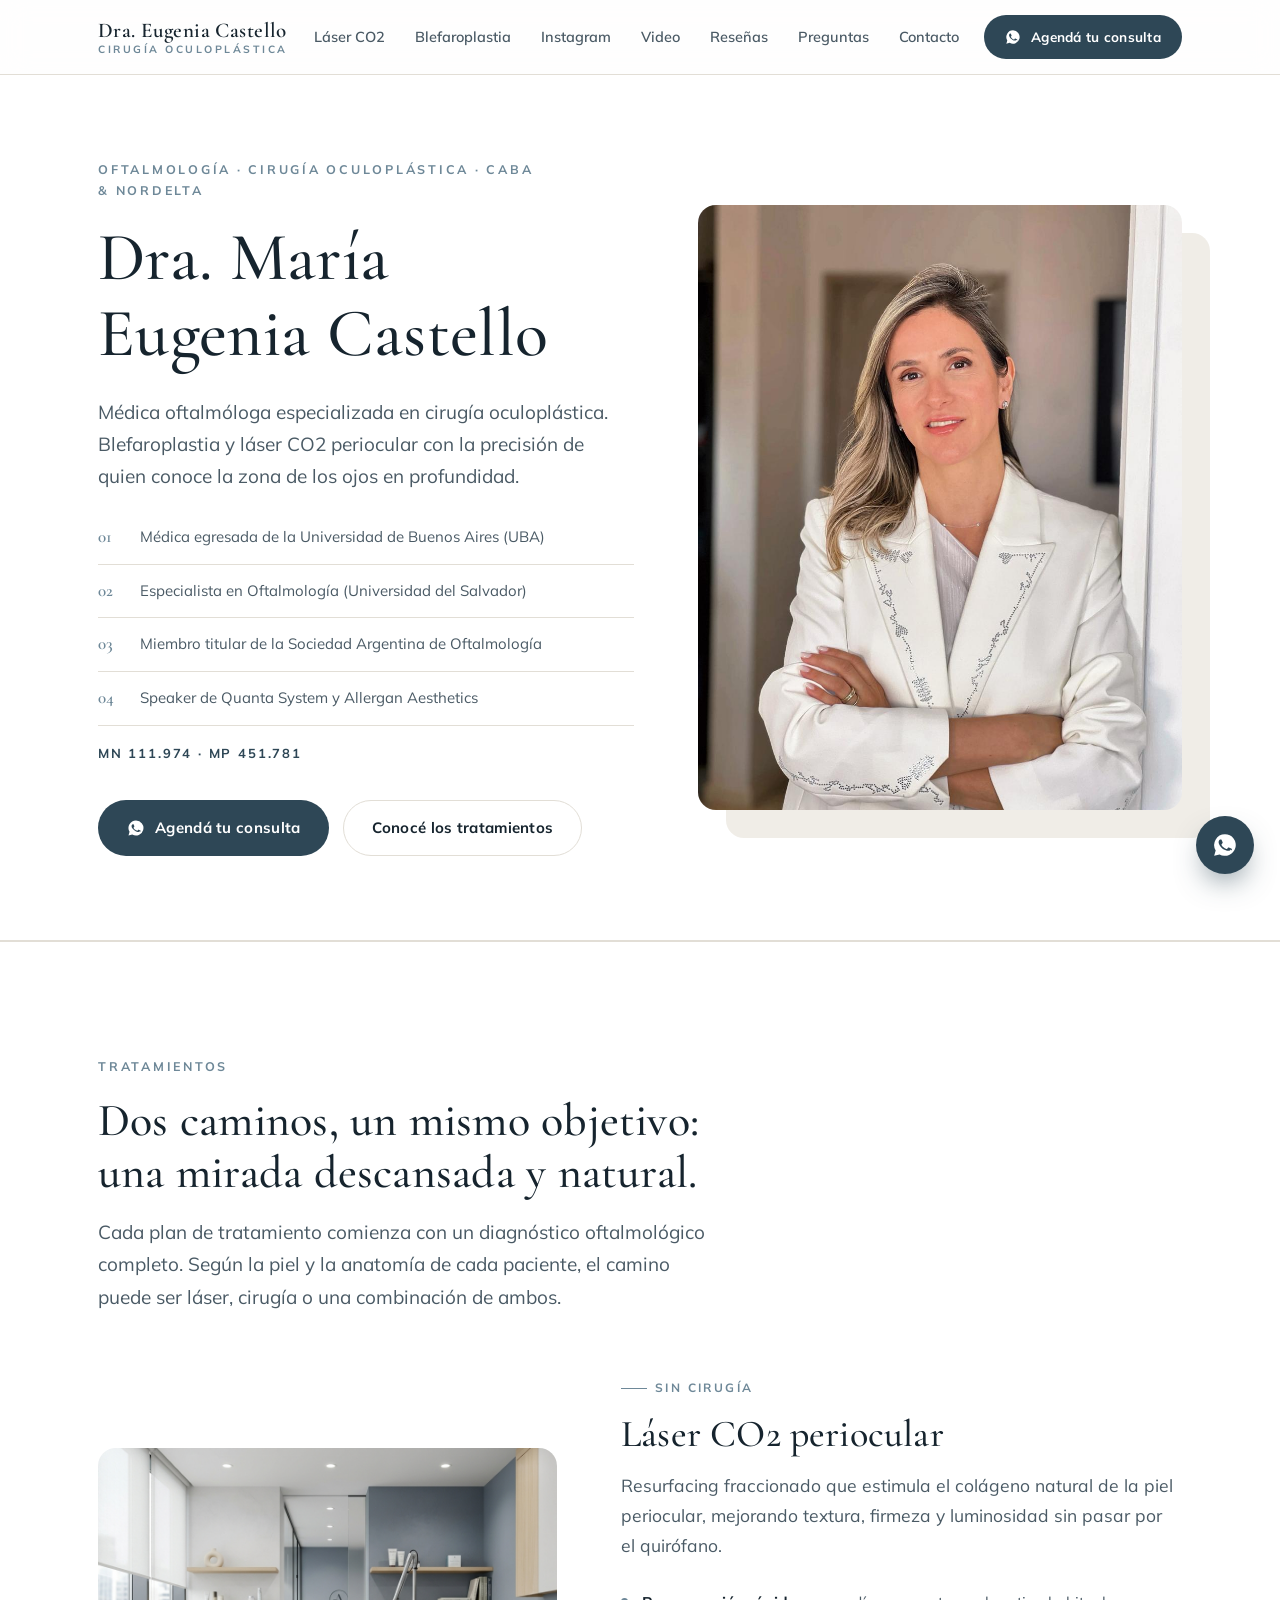
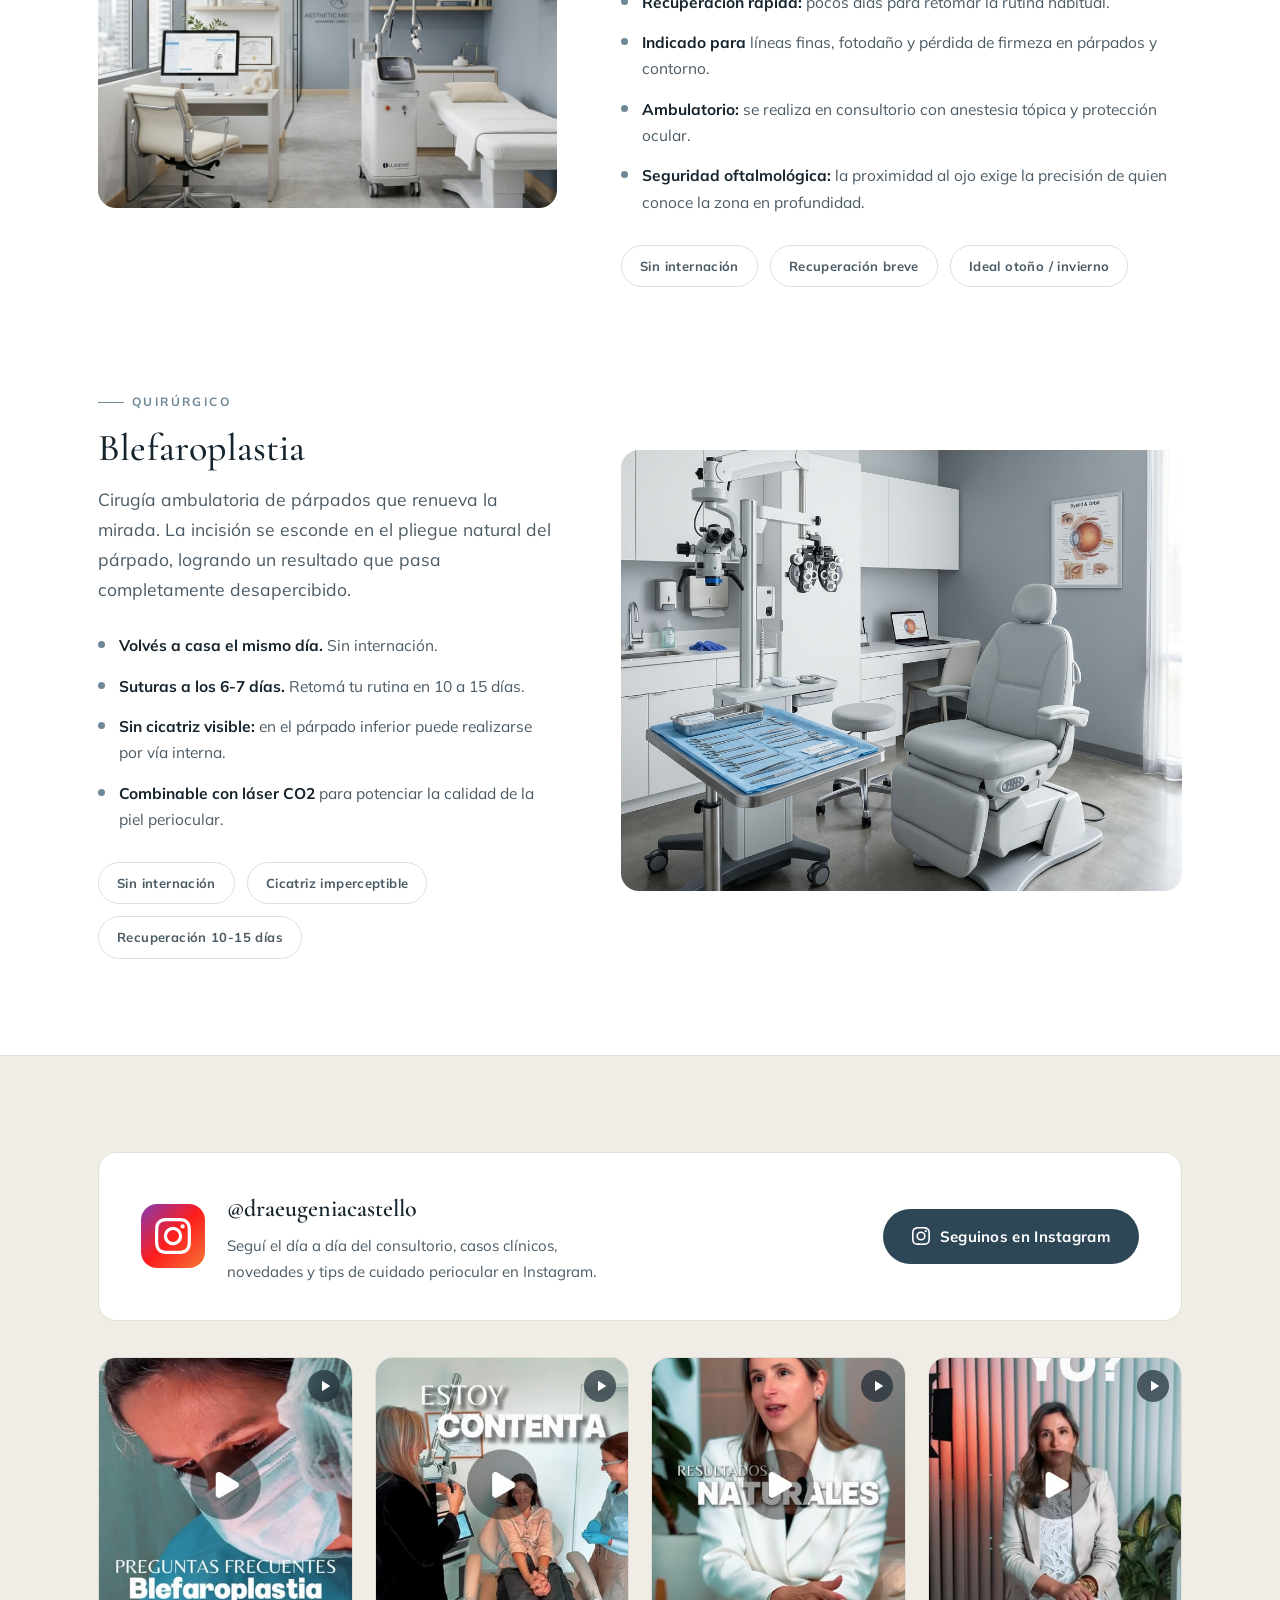
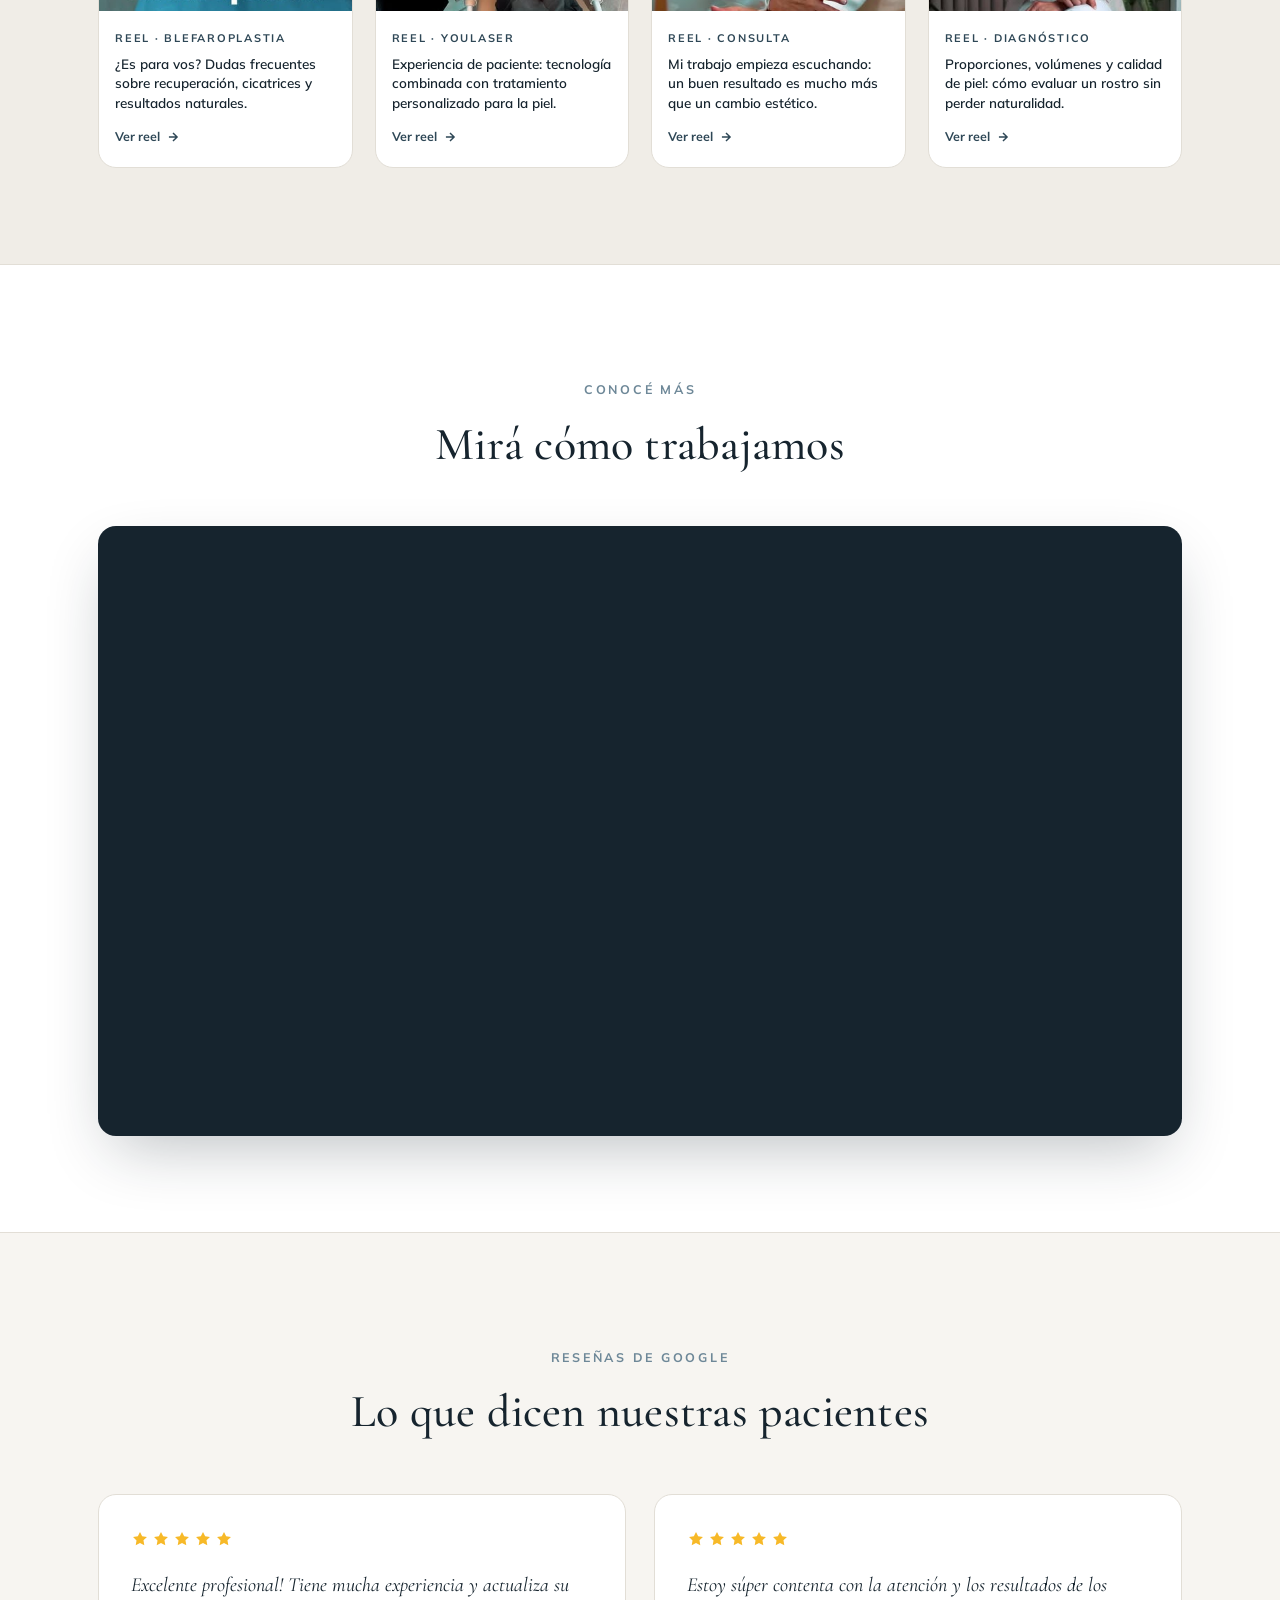
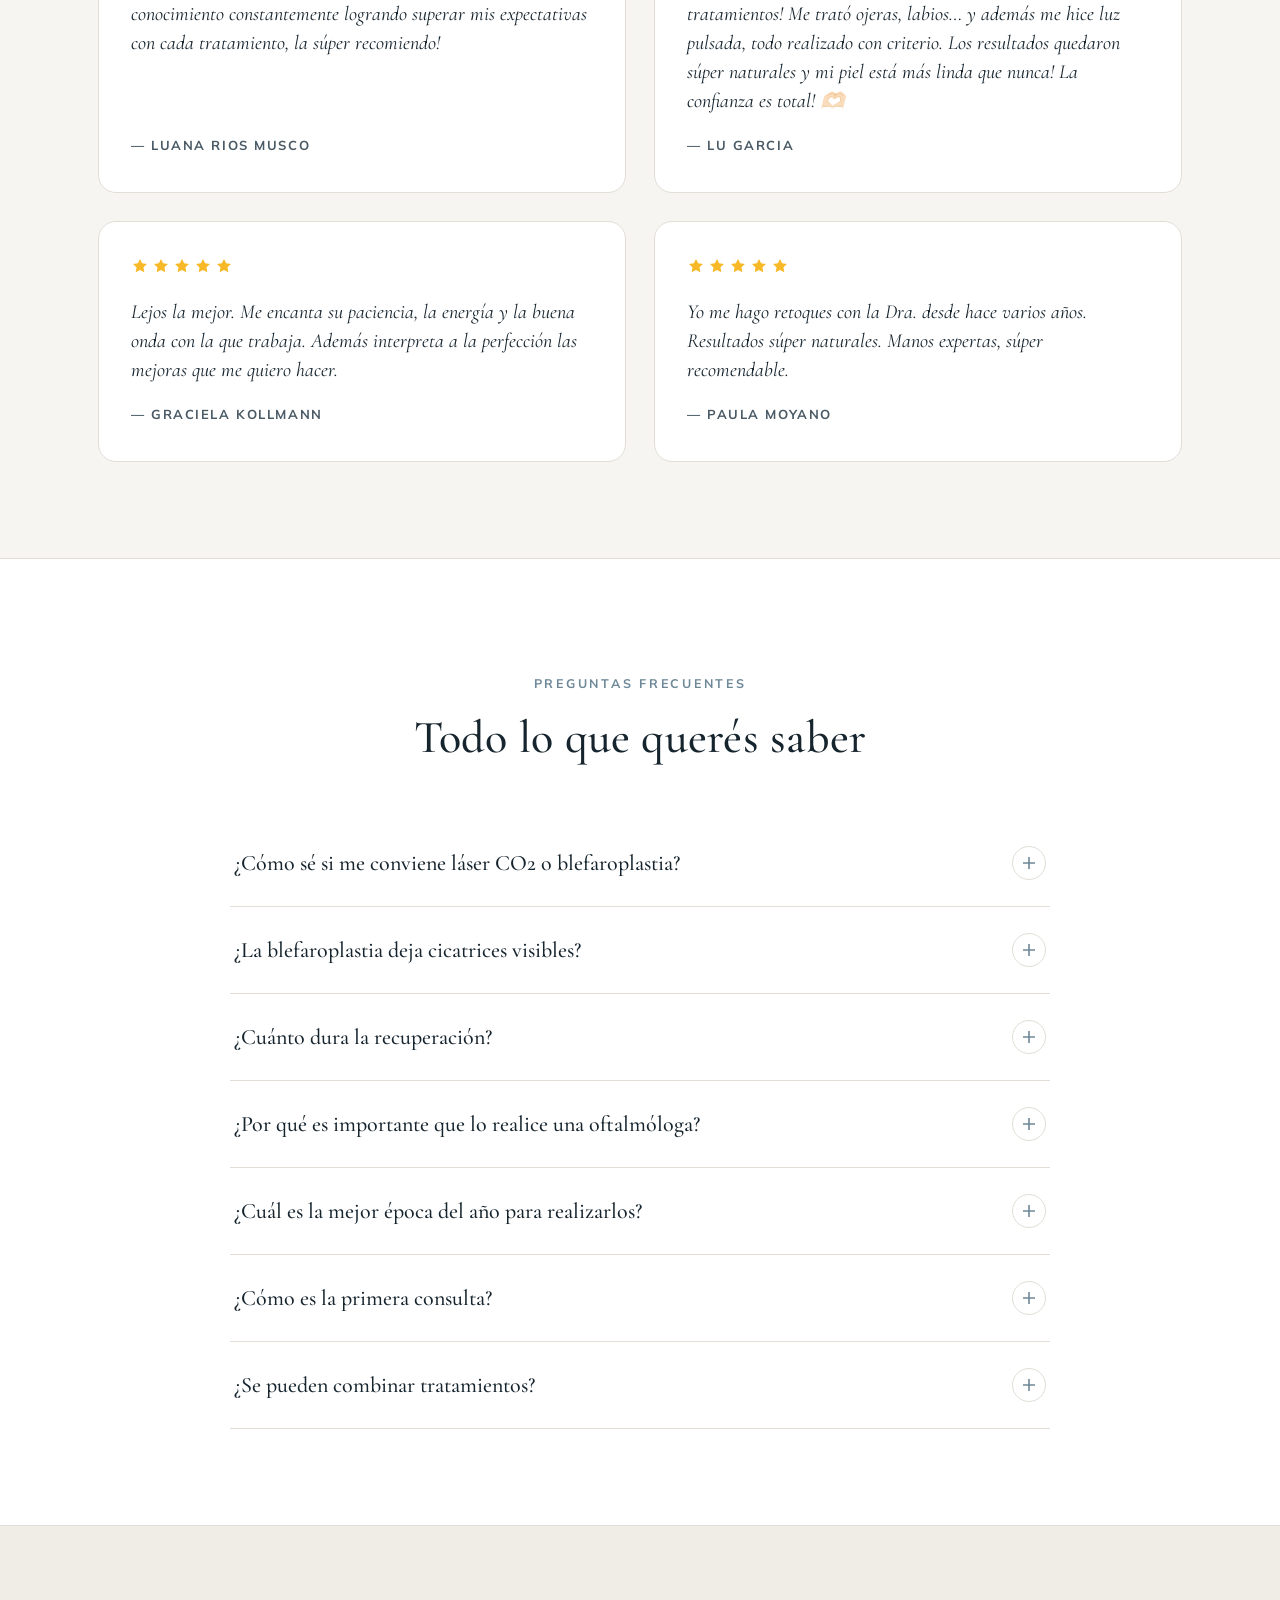
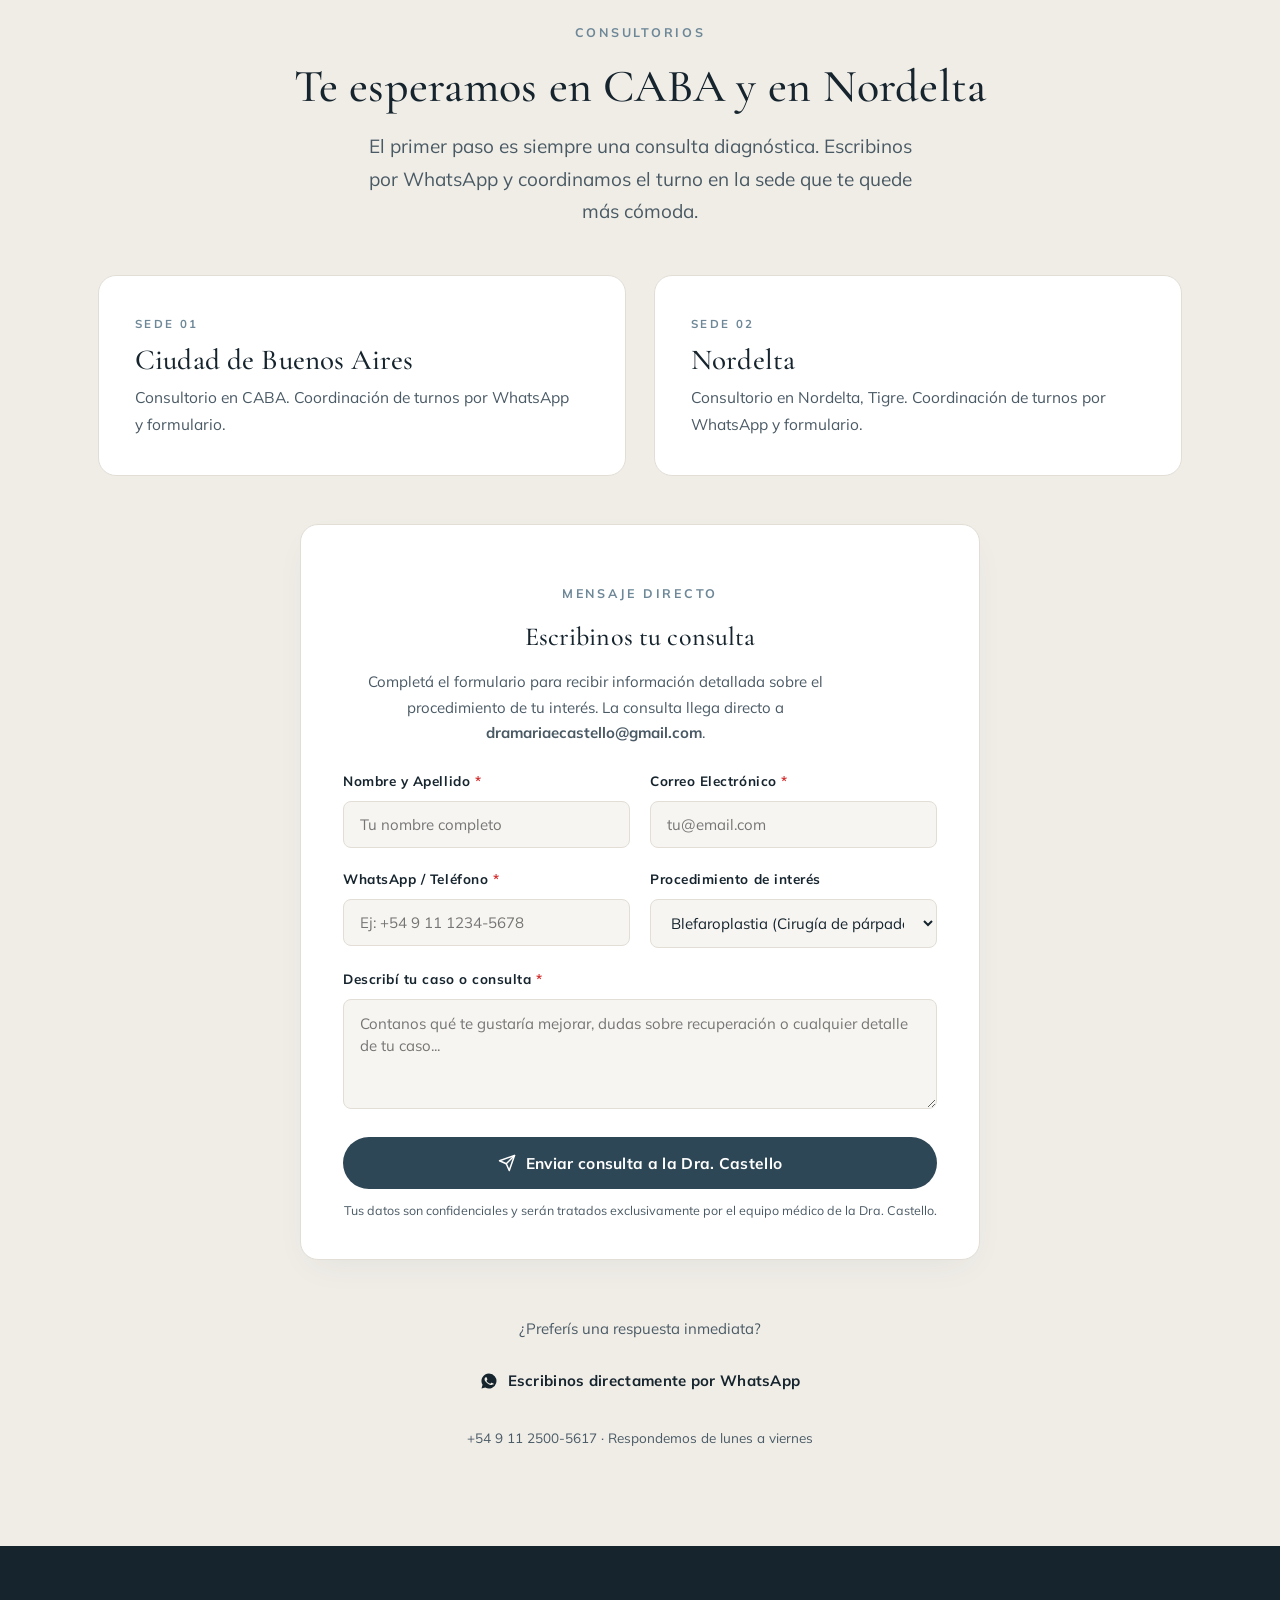
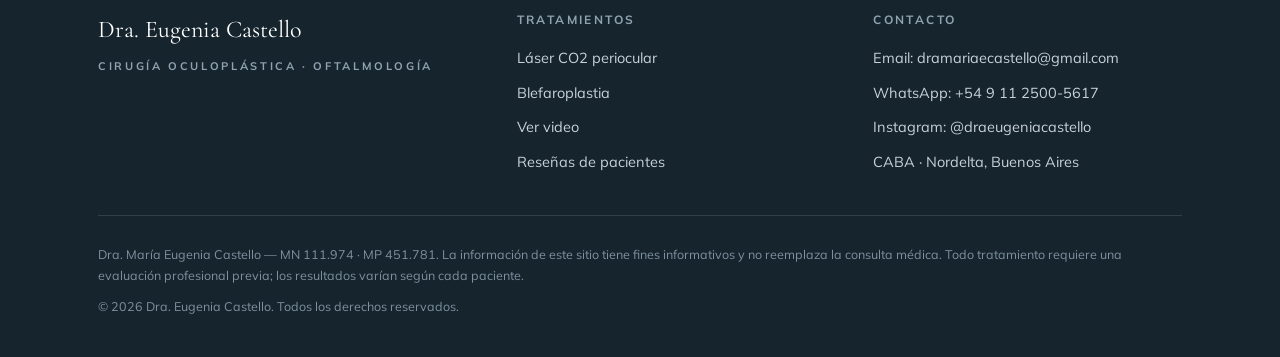
==== commit 6d7924fe: "feat: agregar formulario de contacto hacia dramariaecastello@gmail.com - Formulario completo en la s" ====
--- a/index.html
+++ b/index.html
@@ -453,18 +453,77 @@
       <div class="location-card reveal">
         <p class="loc-kicker">Sede 01</p>
         <h3>Ciudad de Buenos Aires</h3>
-        <p>Consultorio en CABA. Coordinación de turnos por WhatsApp.</p>
+        <p>Consultorio en CABA. Coordinación de turnos por WhatsApp y formulario.</p>
       </div>
       <div class="location-card reveal reveal-d1">
         <p class="loc-kicker">Sede 02</p>
         <h3>Nordelta</h3>
-        <p>Consultorio en Nordelta, Tigre. Coordinación de turnos por WhatsApp.</p>
-      </div>
-    </div>
-    <div class="cta-final reveal">
-      <a class="btn btn-primary" href="https://wa.me/5491125005617?text=Hola%2C%20quiero%20agendar%20una%20consulta%20con%20la%20Dra.%20Castello" target="_blank" rel="noopener noreferrer">
+        <p>Consultorio en Nordelta, Tigre. Coordinación de turnos por WhatsApp y formulario.</p>
+      </div>
+    </div>
+
+    <!-- Formulario de contacto -->
+    <div class="contact-form-wrapper reveal">
+      <div class="section-head center" style="margin-bottom: 24px;">
+        <p class="eyebrow">Mensaje directo</p>
+        <h3 style="font-size: 26px;">Escribinos tu consulta</h3>
+        <p class="lead" style="font-size: 15px;">Completá el formulario para recibir información detallada sobre el procedimiento de tu interés. La consulta llega directo a <strong>dramariaecastello@gmail.com</strong>.</p>
+      </div>
+
+      <form id="contact-form" class="contact-form" action="https://formspree.io/f/dramariaecastello@gmail.com" method="POST">
+        <!-- Configuración de destino -->
+        <input type="hidden" name="_to" value="dramariaecastello@gmail.com">
+        <input type="hidden" name="_subject" value="Nueva consulta desde la web de la Dra. Castello">
+        
+        <div class="form-row">
+          <div class="form-group">
+            <label for="form-nombre">Nombre y Apellido <span class="required">*</span></label>
+            <input type="text" id="form-nombre" name="nombre" placeholder="Tu nombre completo" required autocomplete="name">
+          </div>
+          <div class="form-group">
+            <label for="form-email">Correo Electrónico <span class="required">*</span></label>
+            <input type="email" id="form-email" name="_replyto" placeholder="tu@email.com" required autocomplete="email">
+          </div>
+        </div>
+
+        <div class="form-row">
+          <div class="form-group">
+            <label for="form-whatsapp">WhatsApp / Teléfono <span class="required">*</span></label>
+            <input type="tel" id="form-whatsapp" name="whatsapp" placeholder="Ej: +54 9 11 1234-5678" required autocomplete="tel">
+          </div>
+          <div class="form-group">
+            <label for="form-procedimiento">Procedimiento de interés</label>
+            <select id="form-procedimiento" name="motivo">
+              <option value="Blefaroplastia">Blefaroplastia (Cirugía de párpados)</option>
+              <option value="Láser CO2 periocular">Láser CO2 periocular</option>
+              <option value="Combinación Láser + Blefaroplastia">Combinación Láser + Cirugía</option>
+              <option value="Consulta diagnóstica general">Consulta diagnóstica general</option>
+              <option value="Otro procedimiento">Otro procedimiento / Solicitar información</option>
+            </select>
+          </div>
+        </div>
+
+        <div class="form-group">
+          <label for="form-mensaje">Describí tu caso o consulta <span class="required">*</span></label>
+          <textarea id="form-mensaje" name="mensaje" placeholder="Contanos qué te gustaría mejorar, dudas sobre recuperación o cualquier detalle de tu caso..." required></textarea>
+        </div>
+
+        <div class="form-submit-row">
+          <button type="submit" class="btn btn-primary">
+            <svg width="18" height="18" viewBox="0 0 24 24" fill="none" stroke="currentColor" stroke-width="2" stroke-linecap="round" stroke-linejoin="round" aria-hidden="true"><line x1="22" y1="2" x2="11" y2="13"></line><polygon points="22 2 15 22 11 13 2 9 22 2"></polygon></svg>
+            Enviar consulta a la Dra. Castello
+          </button>
+          <div id="form-status" class="form-status" role="alert" aria-live="polite"></div>
+          <p class="form-privacy-note">Tus datos son confidenciales y serán tratados exclusivamente por el equipo médico de la Dra. Castello.</p>
+        </div>
+      </form>
+    </div>
+
+    <div class="cta-final reveal" style="margin-top: 56px;">
+      <p style="font-size: 15px; color: var(--ink-soft); margin-bottom: 12px;">¿Preferís una respuesta inmediata?</p>
+      <a class="btn btn-secondary" href="https://wa.me/5491125005617?text=Hola%2C%20quiero%20agendar%20una%20consulta%20con%20la%20Dra.%20Castello" target="_blank" rel="noopener noreferrer">
         <svg width="18" height="18" viewBox="0 0 24 24" fill="currentColor" aria-hidden="true"><path d="M12 2a10 10 0 0 0-8.6 15.1L2 22l5-1.3A10 10 0 1 0 12 2Zm5.3 14.1c-.2.6-1.3 1.2-1.8 1.3-.5 0-1 .2-3.4-.7-2.9-1.2-4.7-4.1-4.9-4.3-.1-.2-1.1-1.5-1.1-2.9s.7-2 1-2.3c.2-.3.5-.3.7-.3h.5c.2 0 .4 0 .6.5l.9 2.1c0 .2.1.4 0 .6l-.4.6-.5.5c-.2.2-.3.4-.1.7.2.3.8 1.4 1.8 2.2 1.2 1.1 2.3 1.5 2.6 1.6.3.1.5.1.7-.1l1-1.2c.2-.3.4-.2.7-.1l2.1 1c.3.2.5.3.6.4.1.2.1.7-.1 1.4Z"></path></svg>
-        Agendá tu consulta por WhatsApp
+        Escribinos directamente por WhatsApp
       </a>
       <p class="cta-note">+54 9 11 2500-5617 · Respondemos de lunes a viernes</p>
     </div>
@@ -491,6 +550,7 @@
       <div>
         <h4>Contacto</h4>
         <ul>
+          <li><a href="mailto:dramariaecastello@gmail.com">Email: dramariaecastello@gmail.com</a></li>
           <li><a href="https://wa.me/5491125005617" target="_blank" rel="noopener noreferrer">WhatsApp: +54 9 11 2500-5617</a></li>
           <li><a href="https://www.instagram.com/draeugeniacastello/" target="_blank" rel="noopener noreferrer">Instagram: @draeugeniacastello</a></li>
           <li>CABA · Nordelta, Buenos Aires</li>
--- a/assets/castello.css
+++ b/assets/castello.css
@@ -987,12 +987,126 @@
   margin: 0 auto;
 }
 
-.cta-final .btn { margin-top: 34px; }
-
 .cta-final .cta-note {
   margin-top: 18px;
   font-size: 13.5px;
   color: var(--ink-soft);
+}
+
+/* ---------- Formulario de contacto ---------- */
+
+.contact-form-wrapper {
+  max-width: 680px;
+  margin: 48px auto 0;
+  background: var(--surface);
+  border: 1px solid var(--line);
+  border-radius: var(--radius);
+  padding: 40px 42px;
+  box-shadow: 0 12px 36px -12px rgba(46, 71, 86, 0.08);
+}
+
+.contact-form {
+  display: flex;
+  flex-direction: column;
+  gap: 20px;
+}
+
+.form-row {
+  display: grid;
+  grid-template-columns: 1fr 1fr;
+  gap: 20px;
+}
+
+.form-group {
+  display: flex;
+  flex-direction: column;
+  gap: 8px;
+  text-align: left;
+}
+
+.form-group label {
+  font-size: 13.5px;
+  font-weight: 700;
+  letter-spacing: 0.04em;
+  color: var(--ink);
+}
+
+.form-group label .required {
+  color: #D32F2F;
+}
+
+.form-group input,
+.form-group select,
+.form-group textarea {
+  width: 100%;
+  padding: 13px 16px;
+  font-family: inherit;
+  font-size: 15px;
+  color: var(--ink);
+  background: var(--bg);
+  border: 1px solid var(--line);
+  border-radius: 8px;
+  transition: border-color 0.2s ease, box-shadow 0.2s ease, background 0.2s ease;
+  outline: none;
+}
+
+.form-group input:focus,
+.form-group select:focus,
+.form-group textarea:focus {
+  background: #FFFFFF;
+  border-color: var(--accent);
+  box-shadow: 0 0 0 3px rgba(74, 107, 130, 0.18);
+}
+
+.form-group textarea {
+  resize: vertical;
+  min-height: 110px;
+  line-height: 1.5;
+}
+
+.form-submit-row {
+  margin-top: 8px;
+  display: flex;
+  flex-direction: column;
+  gap: 12px;
+}
+
+.form-submit-row .btn {
+  width: 100%;
+  justify-content: center;
+  font-size: 15.5px;
+  padding: 15px 28px;
+  cursor: pointer;
+}
+
+.form-status {
+  font-size: 14px;
+  font-weight: 600;
+  text-align: center;
+  padding: 12px 16px;
+  border-radius: 8px;
+  display: none;
+}
+
+.form-status.success {
+  display: block;
+  background: #E8F5E9;
+  color: #2E7D32;
+  border: 1px solid #C8E6C9;
+}
+
+.form-status.error {
+  display: block;
+  background: #FFEBEE;
+  color: #C62828;
+  border: 1px solid #FFCDD2;
+}
+
+.form-privacy-note {
+  font-size: 12.5px;
+  color: var(--ink-soft);
+  text-align: center;
+  line-height: 1.45;
 }
 
 /* ---------- Footer ---------- */
@@ -1253,6 +1367,16 @@
     gap: 16px;
     margin-top: 24px;
   }
+
+  .contact-form-wrapper {
+    padding: 28px 20px;
+    margin-top: 36px;
+  }
+
+  .form-row {
+    grid-template-columns: 1fr;
+    gap: 16px;
+  }
 }
 
 /* ---------- Large screens ---------- */
